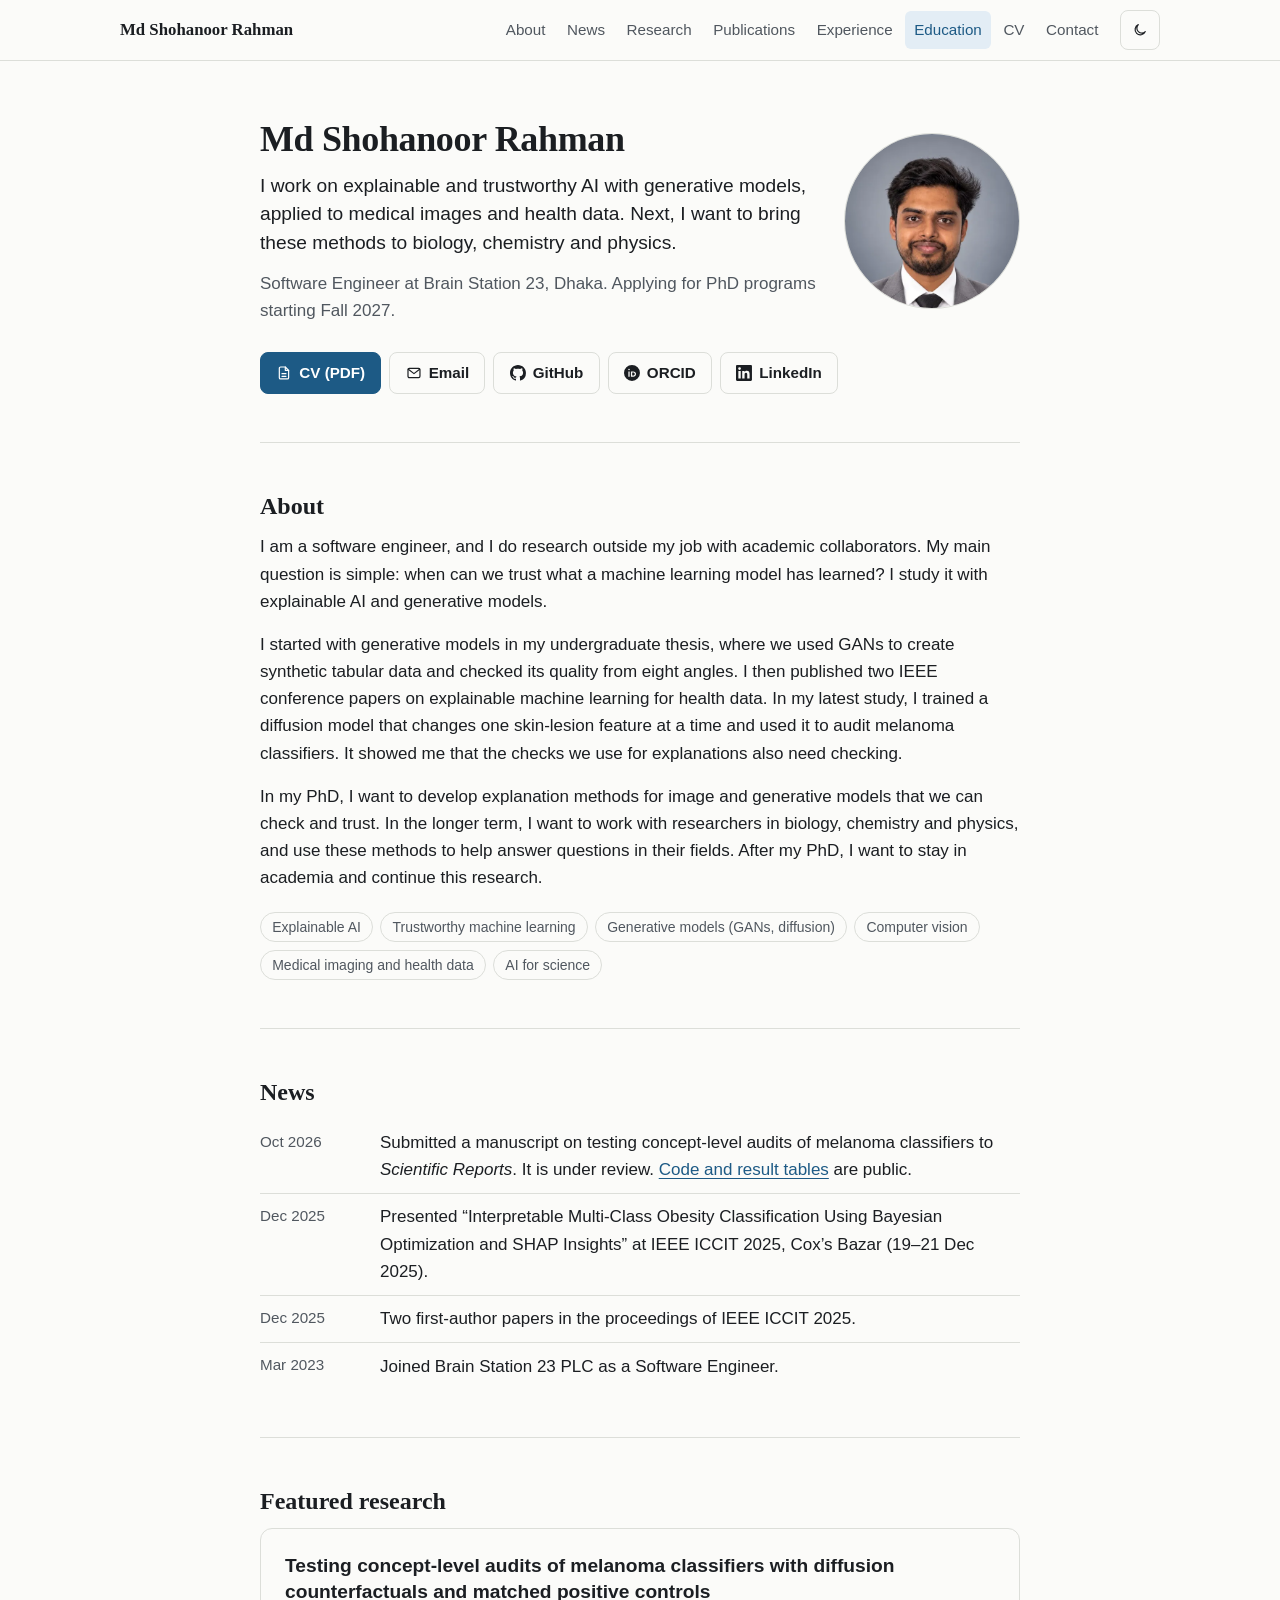
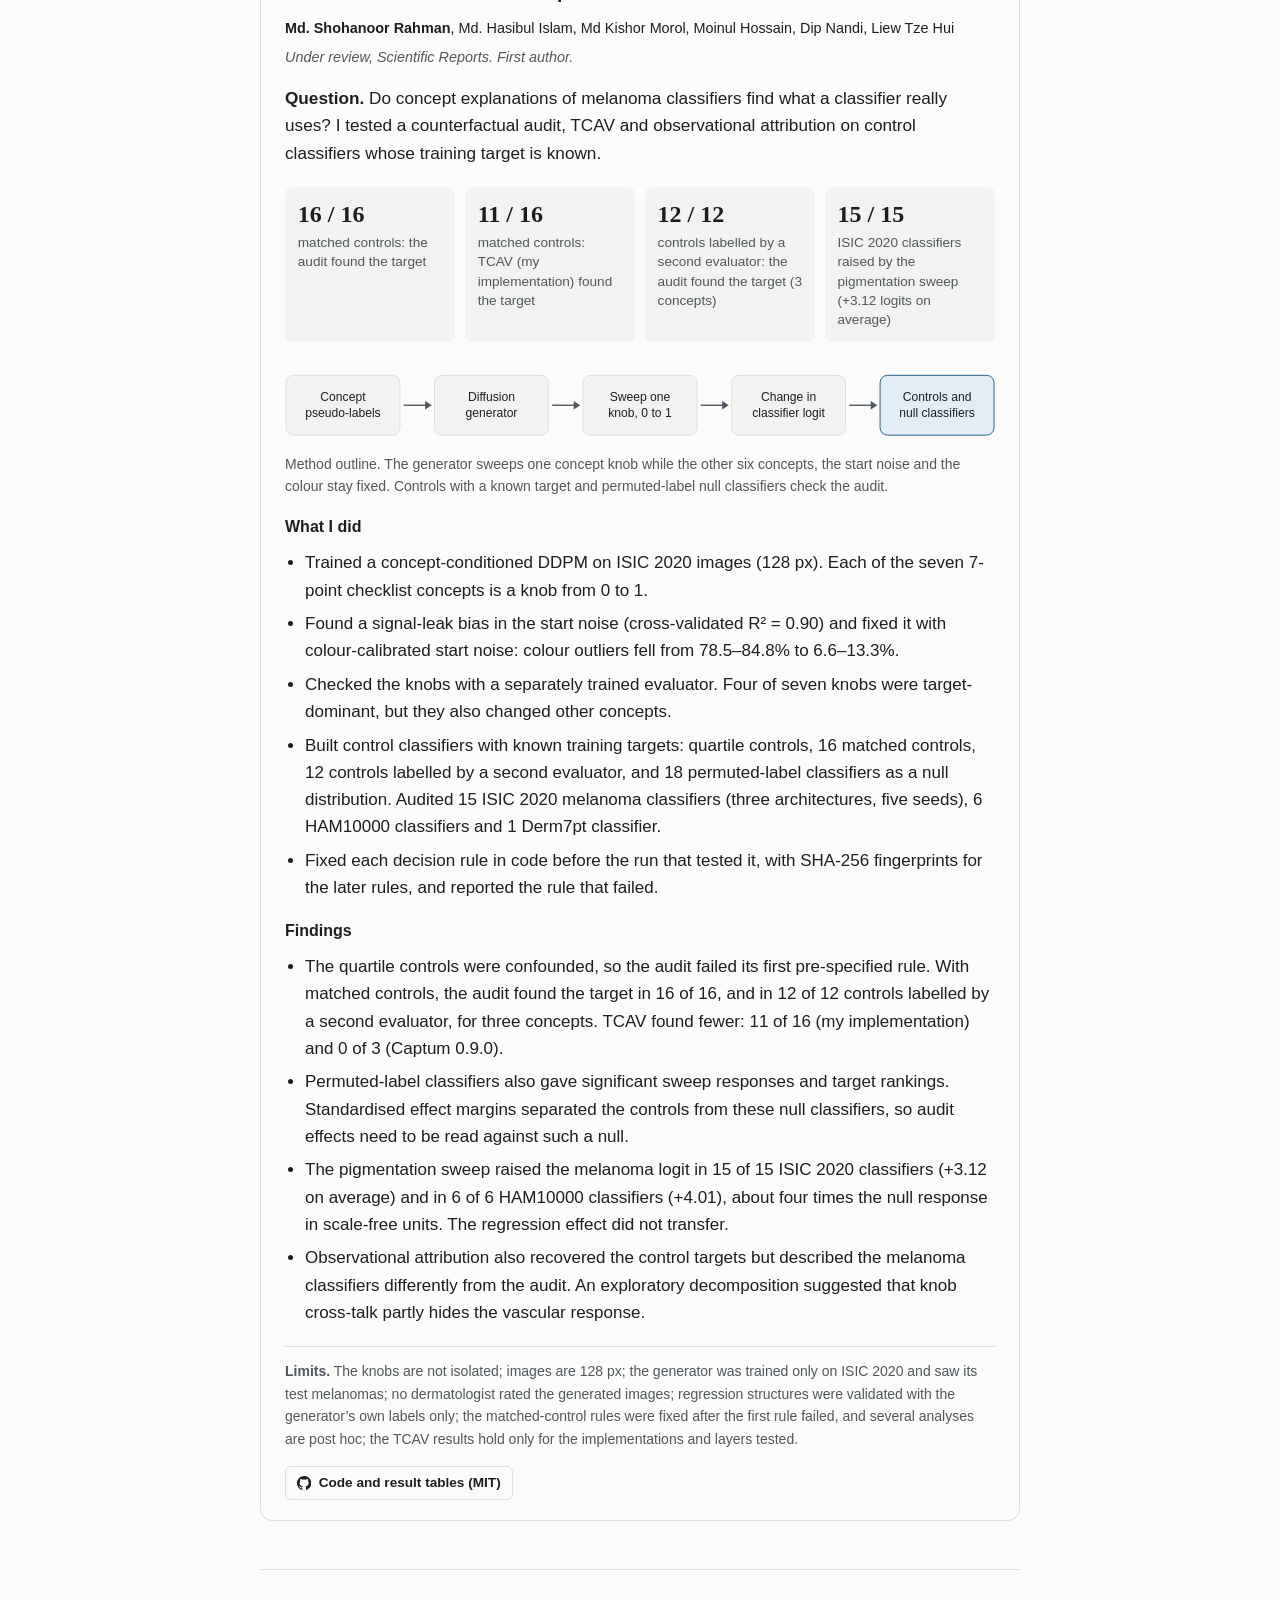
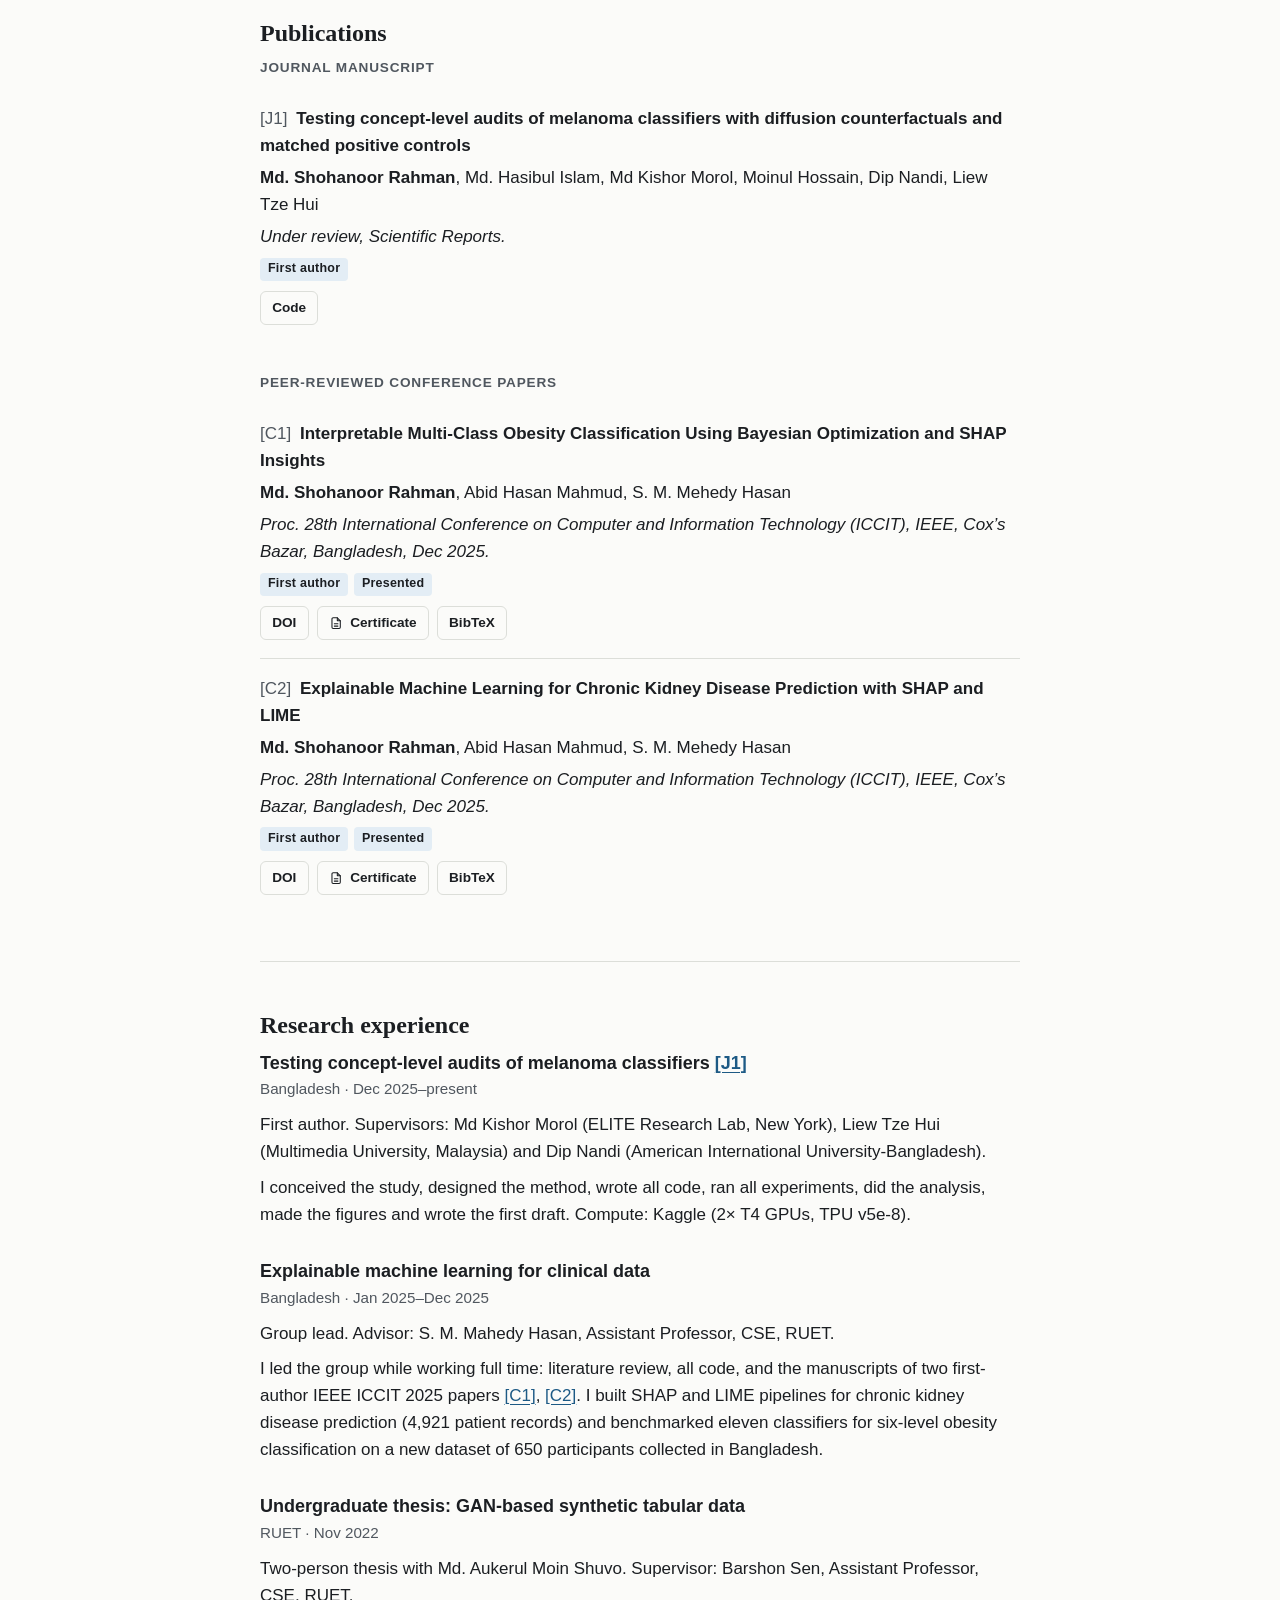
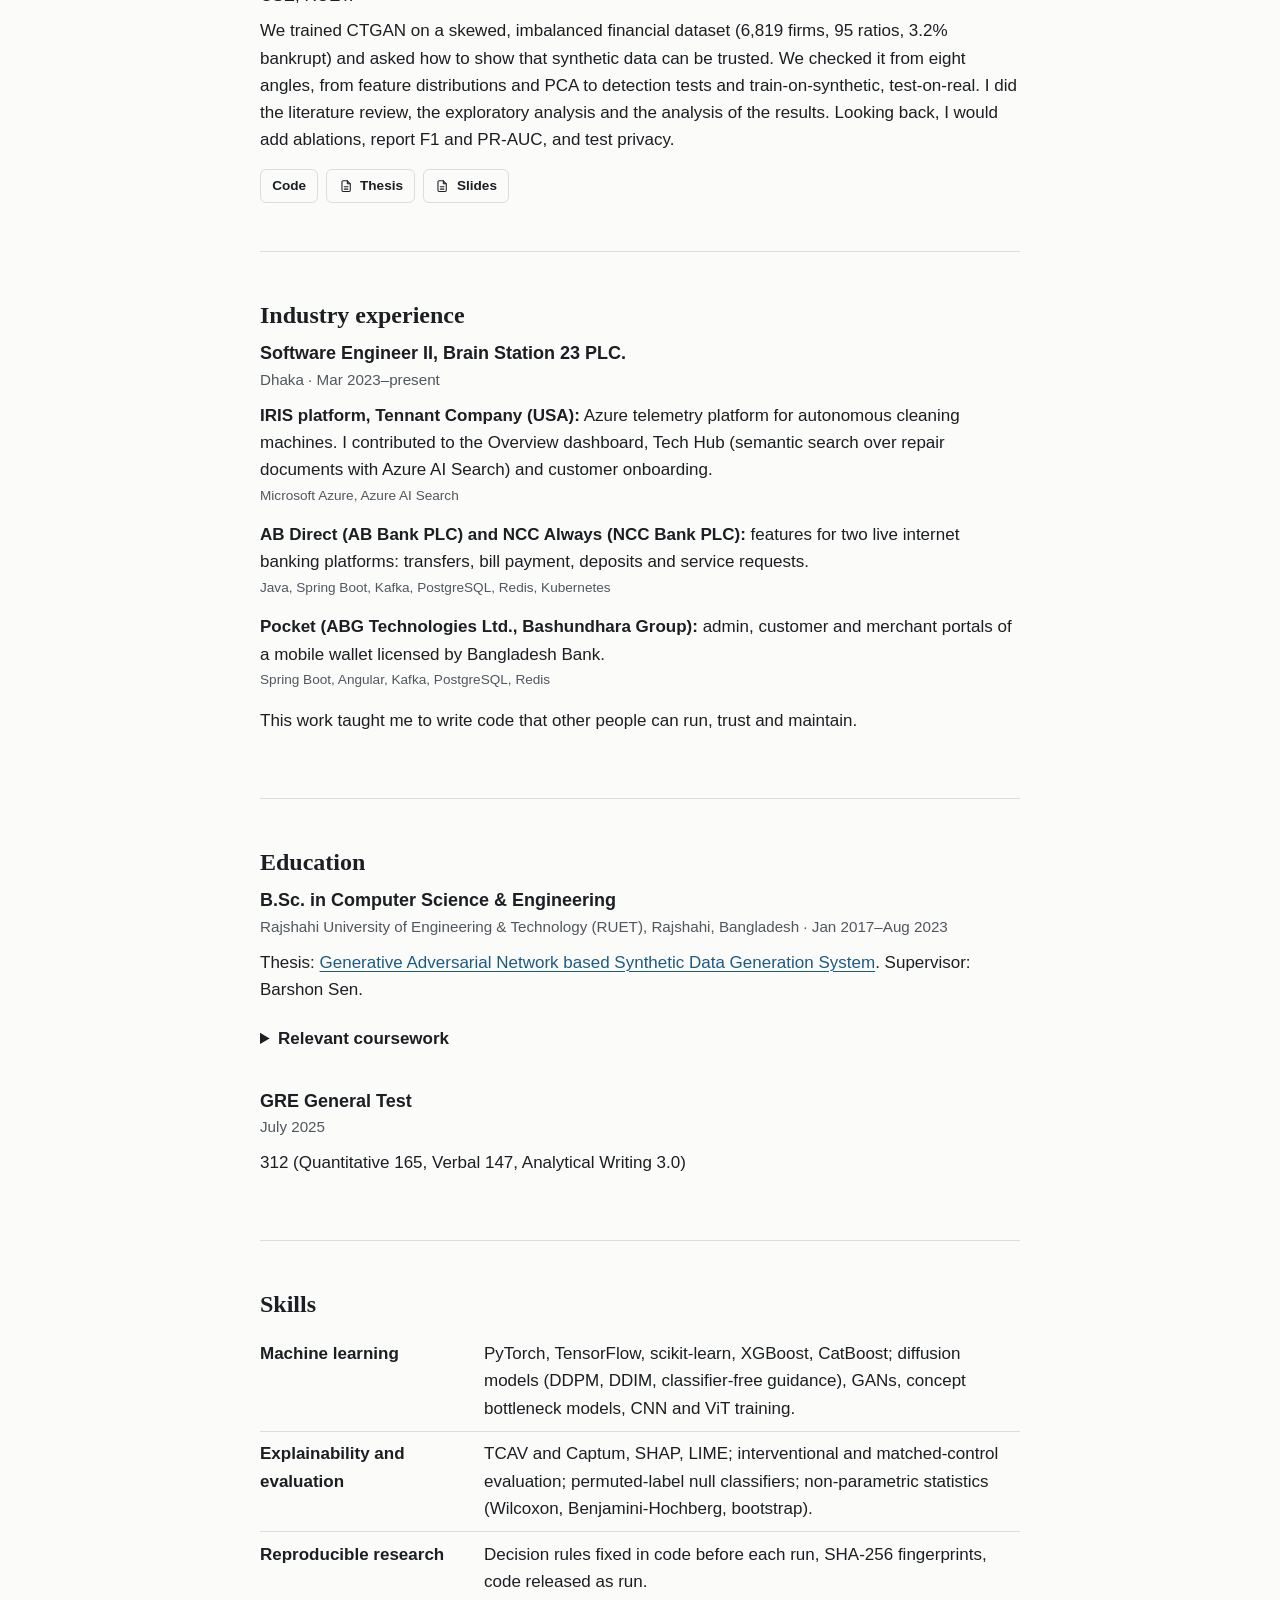
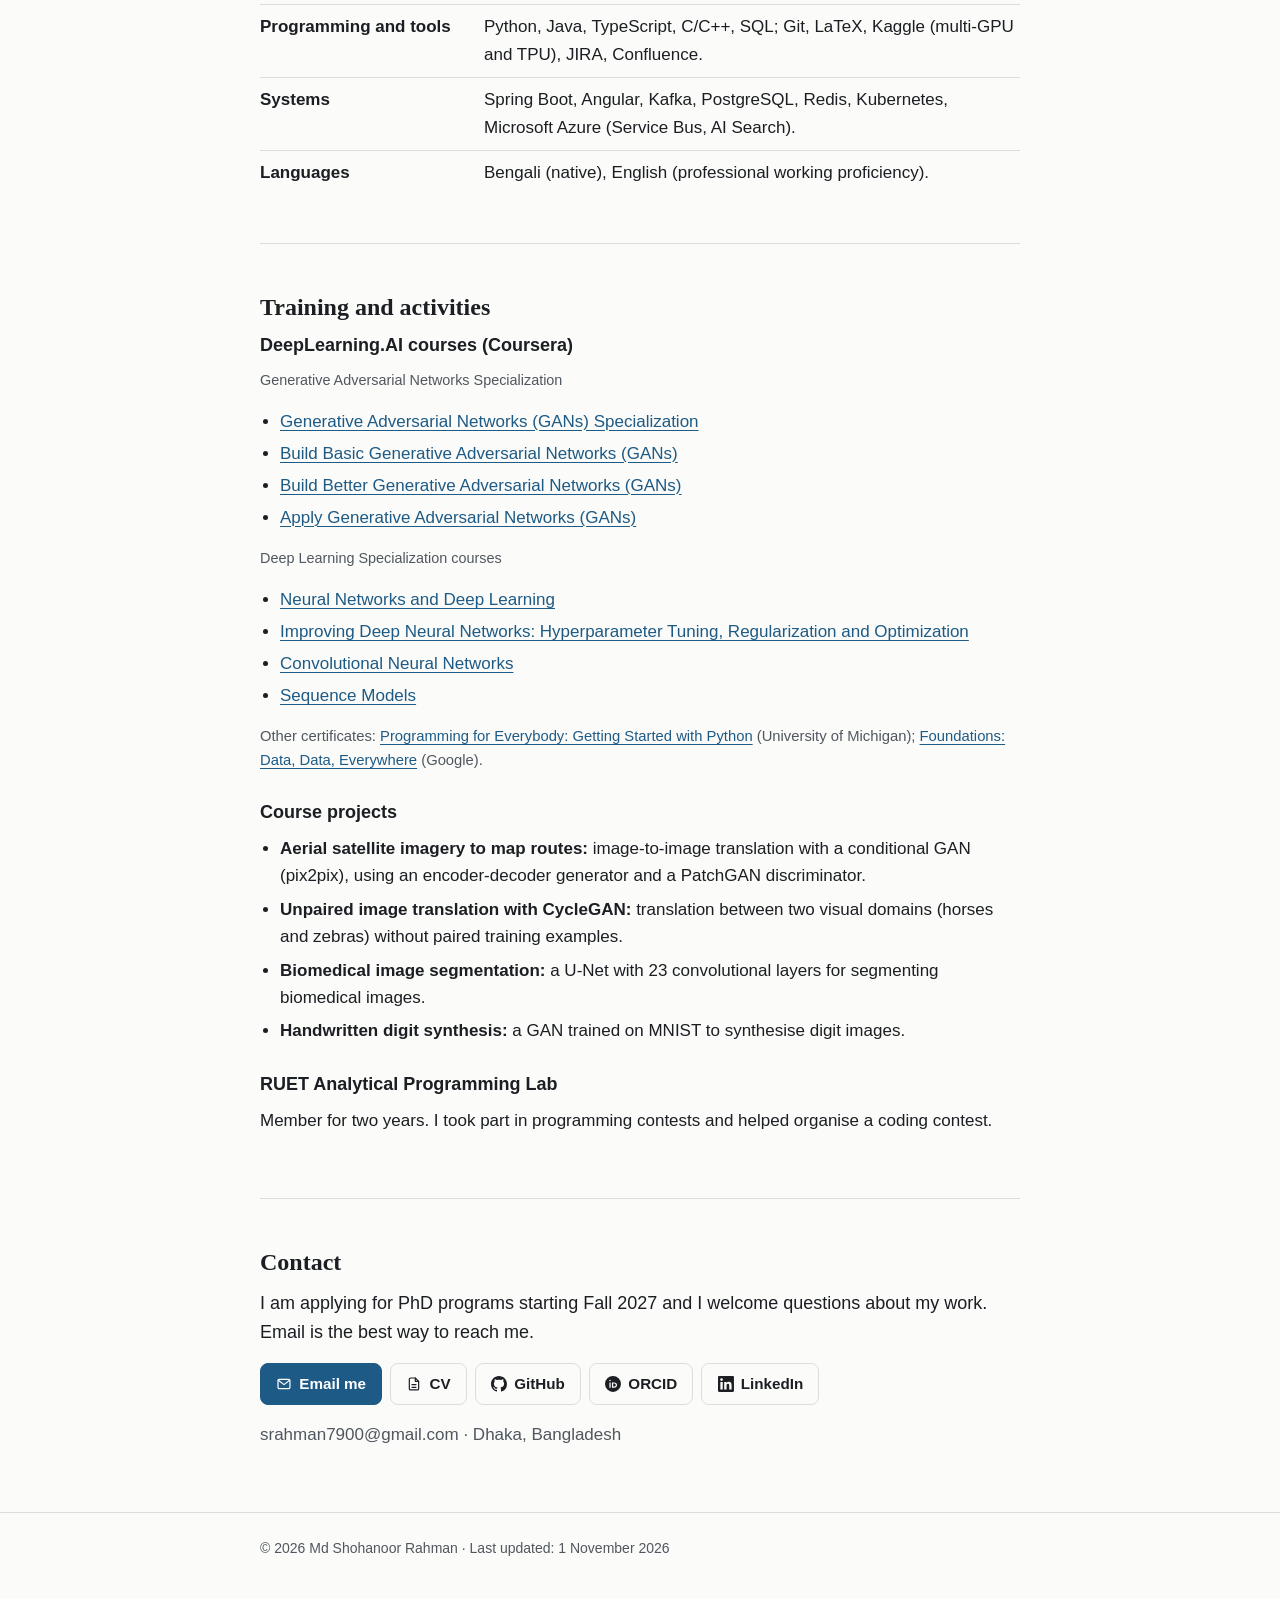
==== index.html @ b1d7bacd "Frame the undergraduate thesis around trusting synthetic data Co-Authored-By: Claude Opus 5.5 <norep" ====
<!DOCTYPE html>
<html lang="en">
<head>
<meta charset="utf-8">
<meta name="viewport" content="width=device-width, initial-scale=1">
<title>Md Shohanoor Rahman: Explainable AI and Generative Models</title>
<meta name="description" content="Prospective PhD student (Fall 2027) working on explainable and trustworthy AI with generative models, applied to medical images and health data.">
<meta name="author" content="Md Shohanoor Rahman">
<link rel="canonical" href="https://srahman7900.github.io/">
<link rel="icon" href="favicon.svg" type="image/svg+xml">
<meta name="theme-color" content="#fbfbf9" media="(prefers-color-scheme: light)">
<meta name="theme-color" content="#14171a" media="(prefers-color-scheme: dark)">

<meta property="og:type" content="profile">
<meta property="og:title" content="Md Shohanoor Rahman: Explainable AI and Generative Models">
<meta property="og:description" content="Prospective PhD student (Fall 2027) working on explainable and trustworthy AI with generative models, applied to medical images and health data.">
<meta property="og:url" content="https://srahman7900.github.io/">
<meta property="og:image" content="https://srahman7900.github.io/assets/img/portrait.jpg">
<meta property="og:image:alt" content="Portrait of Md Shohanoor Rahman">
<meta name="twitter:card" content="summary">
<meta name="twitter:title" content="Md Shohanoor Rahman: Explainable AI and Generative Models">
<meta name="twitter:description" content="Prospective PhD student (Fall 2027) working on explainable and trustworthy AI with generative models, applied to medical images and health data.">
<meta name="twitter:image" content="https://srahman7900.github.io/assets/img/portrait.jpg">

<!-- Apply the saved theme before first paint, to avoid a flash -->
<script>document.documentElement.classList.add('js');try{var t=localStorage.getItem('theme');if(t==='light'||t==='dark')document.documentElement.setAttribute('data-theme',t)}catch(e){}</script>
<link rel="stylesheet" href="assets/css/style.css">
<script src="assets/js/main.js" defer></script>

<script type="application/ld+json">
{
  "@context": "https://schema.org",
  "@graph": [
    {
      "@type": "Person",
      "@id": "https://srahman7900.github.io/#person",
      "name": "Md Shohanoor Rahman",
      "alternateName": "Md. Shohanoor Rahman",
      "url": "https://srahman7900.github.io/",
      "email": "mailto:srahman7900@gmail.com",
      "image": "https://srahman7900.github.io/assets/img/portrait.jpg",
      "jobTitle": "Software Engineer",
      "worksFor": { "@type": "Organization", "name": "Brain Station 23 PLC" },
      "alumniOf": { "@type": "CollegeOrUniversity", "name": "Rajshahi University of Engineering & Technology" },
      "sameAs": [
        "https://orcid.org/0009-0004-4447-7502",
        "https://github.com/srahman7900",
        "https://www.linkedin.com/in/shohanoor-rahman/"
      ]
    },
    {
      "@type": "ScholarlyArticle",
      "headline": "Interpretable Multi-Class Obesity Classification Using Bayesian Optimization and SHAP Insights",
      "author": [
        { "@id": "https://srahman7900.github.io/#person" },
        { "@type": "Person", "name": "Abid Hasan Mahmud" },
        { "@type": "Person", "name": "S. M. Mehedy Hasan" }
      ],
      "datePublished": "2025-12",
      "isPartOf": { "@type": "CreativeWork", "name": "Proc. 28th International Conference on Computer and Information Technology (ICCIT)" },
      "publisher": { "@type": "Organization", "name": "IEEE" },
      "identifier": { "@type": "PropertyValue", "propertyID": "DOI", "value": "10.1109/ICCIT68739.2025.11491728" },
      "sameAs": "https://doi.org/10.1109/ICCIT68739.2025.11491728"
    },
    {
      "@type": "ScholarlyArticle",
      "headline": "Explainable Machine Learning for Chronic Kidney Disease Prediction with SHAP and LIME",
      "author": [
        { "@id": "https://srahman7900.github.io/#person" },
        { "@type": "Person", "name": "Abid Hasan Mahmud" },
        { "@type": "Person", "name": "S. M. Mehedy Hasan" }
      ],
      "datePublished": "2025-12",
      "isPartOf": { "@type": "CreativeWork", "name": "Proc. 28th International Conference on Computer and Information Technology (ICCIT)" },
      "publisher": { "@type": "Organization", "name": "IEEE" },
      "identifier": { "@type": "PropertyValue", "propertyID": "DOI", "value": "10.1109/ICCIT68739.2025.11490146" },
      "sameAs": "https://doi.org/10.1109/ICCIT68739.2025.11490146"
    }
  ]
}
</script>
</head>
<body id="top">

<!-- Icon sprite: referenced with <use href="#..."> -->
<svg xmlns="http://www.w3.org/2000/svg" hidden>
  <symbol id="i-mail" viewBox="0 0 24 24" fill="none" stroke="currentColor" stroke-width="1.8" stroke-linejoin="round" stroke-linecap="round"><rect x="3" y="5" width="18" height="14" rx="2"/><path d="M3.5 6.5 12 13l8.5-6.5"/></symbol>
  <symbol id="i-github" viewBox="0 0 16 16" fill="currentColor"><path d="M8 0C3.58 0 0 3.58 0 8c0 3.54 2.29 6.53 5.47 7.59.4.07.55-.17.55-.38 0-.19-.01-.82-.01-1.49-2.01.37-2.53-.49-2.69-.94-.09-.23-.48-.94-.82-1.13-.28-.15-.68-.52-.01-.53.63-.01 1.08.58 1.23.82.72 1.21 1.87.87 2.33.66.07-.52.28-.87.51-1.07-1.78-.2-3.64-.89-3.64-3.95 0-.87.31-1.59.82-2.15-.08-.2-.36-1.02.08-2.12 0 0 .67-.21 2.2.82.64-.18 1.32-.27 2-.27.68 0 1.36.09 2 .27 1.53-1.04 2.2-.82 2.2-.82.44 1.1.16 1.92.08 2.12.51.56.82 1.27.82 2.15 0 3.07-1.87 3.75-3.65 3.95.29.25.54.73.54 1.48 0 1.07-.01 1.93-.01 2.2 0 .21.15.46.55.38A8.01 8.01 0 0 0 16 8c0-4.42-3.58-8-8-8z"/></symbol>
  <symbol id="i-orcid" viewBox="0 0 24 24" fill="currentColor"><path fill-rule="evenodd" d="M12 0a12 12 0 1 0 0 24 12 12 0 1 0 0-24zM6.6 9.6h1.9v8H6.6zM7.55 5.7a1.15 1.15 0 1 0 0 2.3 1.15 1.15 0 1 0 0-2.3zM10.4 9.6h3.4c2.6 0 4.3 1.7 4.3 4s-1.7 4-4.3 4h-3.4zM12.3 11.3v4.6h1.4c1.5 0 2.5-.9 2.5-2.3s-1-2.3-2.5-2.3z"/></symbol>
  <symbol id="i-linkedin" viewBox="0 0 24 24" fill="currentColor"><path d="M20.45 20.45h-3.56v-5.57c0-1.33-.02-3.04-1.85-3.04-1.85 0-2.14 1.45-2.14 2.94v5.67H9.35V9h3.41v1.56h.05c.48-.9 1.64-1.85 3.37-1.85 3.6 0 4.27 2.37 4.27 5.46v6.28zM5.34 7.43a2.06 2.06 0 1 1 0-4.13 2.06 2.06 0 0 1 0 4.13zM7.12 20.45H3.56V9h3.56v11.45zM22.22 0H1.77C.79 0 0 .77 0 1.73v20.54C0 23.23.79 24 1.77 24h20.45c.98 0 1.78-.77 1.78-1.73V1.73C24 .77 23.2 0 22.22 0z"/></symbol>
  <symbol id="i-pdf" viewBox="0 0 24 24" fill="none" stroke="currentColor" stroke-width="1.8" stroke-linejoin="round" stroke-linecap="round"><path d="M14 3H7a2 2 0 0 0-2 2v14a2 2 0 0 0 2 2h10a2 2 0 0 0 2-2V8z"/><path d="M14 3v5h5M9 13h6M9 17h6"/></symbol>
  <symbol id="i-moon" viewBox="0 0 24 24" fill="none" stroke="currentColor" stroke-width="1.8" stroke-linejoin="round" stroke-linecap="round"><path d="M20 14.5A8 8 0 1 1 9.5 4a6.5 6.5 0 0 0 10.5 10.5z"/></symbol>
  <symbol id="i-sun" viewBox="0 0 24 24" fill="none" stroke="currentColor" stroke-width="1.8" stroke-linecap="round"><circle cx="12" cy="12" r="4"/><path d="M12 2v2M12 20v2M2 12h2M20 12h2M4.9 4.9l1.4 1.4M17.7 17.7l1.4 1.4M4.9 19.1l1.4-1.4M17.7 6.3l1.4-1.4"/></symbol>
  <symbol id="i-menu" viewBox="0 0 24 24" fill="none" stroke="currentColor" stroke-width="1.8" stroke-linecap="round"><path d="M4 7h16M4 12h16M4 17h16"/></symbol>
</svg>

<a class="skip-link" href="#main">Skip to content</a>

<header class="site-header">
  <div class="nav-wrap">
    <a class="brand" href="#top">Md Shohanoor Rahman</a>
    <nav aria-label="Main">
      <button class="menu-btn" type="button" aria-expanded="false" aria-controls="nav-list">
        <svg class="icon" aria-hidden="true"><use href="#i-menu"/></svg>Menu
      </button>
      <ul class="nav-list" id="nav-list">
        <li><a href="#about">About</a></li>
        <li><a href="#news">News</a></li>
        <li><a href="#research">Research</a></li>
        <li><a href="#publications">Publications</a></li>
        <li><a href="#experience">Experience</a></li>
        <li><a href="#education">Education</a></li>
        <li><a href="cv.html">CV</a></li>
        <li><a href="#contact">Contact</a></li>
      </ul>
    </nav>
    <button class="icon-btn theme-btn" type="button" aria-label="Switch colour theme">
      <svg class="icon i-moon" aria-hidden="true"><use href="#i-moon"/></svg>
      <svg class="icon i-sun" aria-hidden="true"><use href="#i-sun"/></svg>
    </button>
  </div>
</header>

<main id="main" class="wrap">

  <!-- 1. Hero -->
  <section class="hero" aria-labelledby="name">
    <div>
      <h1 id="name">Md Shohanoor Rahman</h1>
      <p class="identity">I work on explainable and trustworthy AI with generative models, applied to medical images and health data. Next, I want to bring these methods to biology, chemistry and physics.</p>
      <p class="status-line">Software Engineer at Brain Station 23, Dhaka. Applying for PhD programs starting Fall 2027.</p>
    </div>
    <picture>
      <source srcset="assets/img/portrait.webp" type="image/webp">
      <img class="portrait" src="assets/img/portrait.jpg" width="480" height="480" alt="Portrait of Md Shohanoor Rahman" fetchpriority="high">
    </picture>
    <ul class="btn-row hero-links">
      <li><a class="btn btn-primary" href="cv.html"><svg class="icon" aria-hidden="true"><use href="#i-pdf"/></svg>CV (PDF)</a></li>
      <li><a class="btn" href="mailto:srahman7900@gmail.com"><svg class="icon" aria-hidden="true"><use href="#i-mail"/></svg>Email</a></li>
      <li><a class="btn" href="https://github.com/srahman7900"><svg class="icon" aria-hidden="true"><use href="#i-github"/></svg>GitHub</a></li>
      <li><a class="btn" href="https://orcid.org/0009-0004-4447-7502"><svg class="icon" aria-hidden="true"><use href="#i-orcid"/></svg>ORCID</a></li>
      <li><a class="btn" href="https://www.linkedin.com/in/shohanoor-rahman/"><svg class="icon" aria-hidden="true"><use href="#i-linkedin"/></svg>LinkedIn</a></li>
    </ul>
  </section>

  <!-- 2. About -->
  <section id="about" aria-labelledby="about-h">
    <h2 id="about-h">About</h2>
    <p>I am a software engineer, and I do research outside my job with academic collaborators. My main question is simple: when can we trust what a machine learning model has learned? I study it with explainable AI and generative models.</p>
    <p>I started with generative models in my undergraduate thesis, where we used GANs to create synthetic tabular data and checked its quality from eight angles. I then published two IEEE conference papers on explainable machine learning for health data. In my latest study, I trained a diffusion model that changes one skin-lesion feature at a time and used it to audit melanoma classifiers. It showed me that the checks we use for explanations also need checking.</p>
    <p>In my PhD, I want to develop explanation methods for image and generative models that we can check and trust. In the longer term, I want to work with researchers in biology, chemistry and physics, and use these methods to help answer questions in their fields. After my PhD, I want to stay in academia and continue this research.</p>
    <h3 class="visually-hidden">Research interests</h3>
    <ul class="chips">
      <li>Explainable AI</li>
      <li>Trustworthy machine learning</li>
      <li>Generative models (GANs, diffusion)</li>
      <li>Computer vision</li>
      <li>Medical imaging and health data</li>
      <li>AI for science</li>
    </ul>
  </section>

  <!-- 3. News -->
  <section id="news" aria-labelledby="news-h">
    <h2 id="news-h">News</h2>
    <ul class="news">
      <li><time datetime="2026-10">Oct 2026</time><span>Submitted a manuscript on testing concept-level audits of melanoma classifiers to <i>Scientific Reports</i>. It is under review. <a href="https://github.com/srahman7900/melanoma-concept-audit">Code and result tables</a> are public.</span></li>
      <li><time datetime="2025-12">Dec 2025</time><span>Presented &ldquo;Interpretable Multi-Class Obesity Classification Using Bayesian Optimization and SHAP Insights&rdquo; at IEEE ICCIT 2025, Cox&rsquo;s Bazar (19&ndash;21 Dec 2025).</span></li>
      <li><time datetime="2025-12">Dec 2025</time><span>Two first-author papers in the proceedings of IEEE ICCIT 2025.</span></li>
      <li><time datetime="2023-03">Mar 2023</time><span>Joined Brain Station 23 PLC as a Software Engineer.</span></li>
    </ul>
  </section>

  <!-- 4. Featured research -->
  <section id="research" aria-labelledby="research-h">
    <h2 id="research-h">Featured research</h2>
    <article class="card" aria-labelledby="j1-card-title">
      <h3 id="j1-card-title">Testing concept-level audits of melanoma classifiers with diffusion counterfactuals and matched positive controls</h3>
      <p class="authors small"><strong>Md. Shohanoor Rahman</strong>, Md. Hasibul Islam, Md Kishor Morol, Moinul Hossain, Dip Nandi, Liew Tze Hui</p>
      <p class="venue small muted">Under review, <i>Scientific Reports</i>. First author.</p>

      <p class="question"><b>Question.</b> Do concept explanations of melanoma classifiers find what a classifier really uses? I tested a counterfactual audit, TCAV and observational attribution on control classifiers whose training target is known.</p>

      <ul class="tiles">
        <li><span class="num">16 / 16</span><span class="cap">matched controls: the audit found the target</span></li>
        <li><span class="num">11 / 16</span><span class="cap">matched controls: TCAV (my implementation) found the target</span></li>
        <li><span class="num">12 / 12</span><span class="cap">controls labelled by a second evaluator: the audit found the target (3 concepts)</span></li>
        <li><span class="num">15 / 15</span><span class="cap">ISIC 2020 classifiers raised by the pigmentation sweep (+3.12 logits on average)</span></li>
      </ul>

      <figure class="method">
        <svg class="flow-h" viewBox="0 0 760 84" role="img" aria-labelledby="flow-h-title">
          <title id="flow-h-title">Method outline: concept pseudo-labels, diffusion generator, sweep one knob from 0 to 1, change in classifier logit, check with matched controls and null classifiers.</title>
          <rect class="flow-box" x="1" y="10" width="122" height="64" rx="8"/>
          <text class="flow-text" x="62" y="38" text-anchor="middle">Concept</text>
          <text class="flow-text" x="62" y="55" text-anchor="middle">pseudo-labels</text>
          <path class="flow-arrow" d="M127 42h24"/><path class="flow-head" d="M157 42l-7-4.5v9z"/>
          <rect class="flow-box" x="160" y="10" width="122" height="64" rx="8"/>
          <text class="flow-text" x="221" y="38" text-anchor="middle">Diffusion</text>
          <text class="flow-text" x="221" y="55" text-anchor="middle">generator</text>
          <path class="flow-arrow" d="M286 42h24"/><path class="flow-head" d="M316 42l-7-4.5v9z"/>
          <rect class="flow-box" x="319" y="10" width="122" height="64" rx="8"/>
          <text class="flow-text" x="380" y="38" text-anchor="middle">Sweep one</text>
          <text class="flow-text" x="380" y="55" text-anchor="middle">knob, 0 to 1</text>
          <path class="flow-arrow" d="M445 42h24"/><path class="flow-head" d="M475 42l-7-4.5v9z"/>
          <rect class="flow-box" x="478" y="10" width="122" height="64" rx="8"/>
          <text class="flow-text" x="539" y="38" text-anchor="middle">Change in</text>
          <text class="flow-text" x="539" y="55" text-anchor="middle">classifier logit</text>
          <path class="flow-arrow" d="M604 42h24"/><path class="flow-head" d="M634 42l-7-4.5v9z"/>
          <rect class="flow-box end" x="637" y="10" width="122" height="64" rx="8"/>
          <text class="flow-text" x="698" y="38" text-anchor="middle">Controls and</text>
          <text class="flow-text" x="698" y="55" text-anchor="middle">null classifiers</text>
        </svg>
        <svg class="flow-v" viewBox="0 0 260 326" role="img" aria-labelledby="flow-v-title">
          <title id="flow-v-title">Method outline: concept pseudo-labels, diffusion generator, sweep one knob from 0 to 1, change in classifier logit, check with matched controls and null classifiers.</title>
          <rect class="flow-box" x="20" y="1" width="220" height="44" rx="8"/>
          <text class="flow-text" x="130" y="28" text-anchor="middle">Concept pseudo-labels</text>
          <path class="flow-arrow" d="M130 48v14"/><path class="flow-head" d="M130 68l-4.5-7h9z"/>
          <rect class="flow-box" x="20" y="71" width="220" height="44" rx="8"/>
          <text class="flow-text" x="130" y="98" text-anchor="middle">Diffusion generator</text>
          <path class="flow-arrow" d="M130 118v14"/><path class="flow-head" d="M130 138l-4.5-7h9z"/>
          <rect class="flow-box" x="20" y="141" width="220" height="44" rx="8"/>
          <text class="flow-text" x="130" y="168" text-anchor="middle">Sweep one knob from 0 to 1</text>
          <path class="flow-arrow" d="M130 188v14"/><path class="flow-head" d="M130 208l-4.5-7h9z"/>
          <rect class="flow-box" x="20" y="211" width="220" height="44" rx="8"/>
          <text class="flow-text" x="130" y="238" text-anchor="middle">Change in classifier logit</text>
          <path class="flow-arrow" d="M130 258v14"/><path class="flow-head" d="M130 278l-4.5-7h9z"/>
          <rect class="flow-box end" x="20" y="281" width="220" height="44" rx="8"/>
          <text class="flow-text" x="130" y="308" text-anchor="middle">Controls and null classifiers</text>
        </svg>
        <figcaption>Method outline. The generator sweeps one concept knob while the other six concepts, the start noise and the colour stay fixed. Controls with a known target and permuted-label null classifiers check the audit.</figcaption>
      </figure>

      <h4>What I did</h4>
      <ul>
        <li>Trained a concept-conditioned DDPM on ISIC 2020 images (128 px). Each of the seven 7-point checklist concepts is a knob from 0 to 1.</li>
        <li>Found a signal-leak bias in the start noise (cross-validated R&sup2; = 0.90) and fixed it with colour-calibrated start noise: colour outliers fell from 78.5&ndash;84.8% to 6.6&ndash;13.3%.</li>
        <li>Checked the knobs with a separately trained evaluator. Four of seven knobs were target-dominant, but they also changed other concepts.</li>
        <li>Built control classifiers with known training targets: quartile controls, 16 matched controls, 12 controls labelled by a second evaluator, and 18 permuted-label classifiers as a null distribution. Audited 15 ISIC 2020 melanoma classifiers (three architectures, five seeds), 6 HAM10000 classifiers and 1 Derm7pt classifier.</li>
        <li>Fixed each decision rule in code before the run that tested it, with SHA-256 fingerprints for the later rules, and reported the rule that failed.</li>
      </ul>

      <h4>Findings</h4>
      <ul>
        <li>The quartile controls were confounded, so the audit failed its first pre-specified rule. With matched controls, the audit found the target in 16 of 16, and in 12 of 12 controls labelled by a second evaluator, for three concepts. TCAV found fewer: 11 of 16 (my implementation) and 0 of 3 (Captum 0.9.0).</li>
        <li>Permuted-label classifiers also gave significant sweep responses and target rankings. Standardised effect margins separated the controls from these null classifiers, so audit effects need to be read against such a null.</li>
        <li>The pigmentation sweep raised the melanoma logit in 15 of 15 ISIC 2020 classifiers (+3.12 on average) and in 6 of 6 HAM10000 classifiers (+4.01), about four times the null response in scale-free units. The regression effect did not transfer.</li>
        <li>Observational attribution also recovered the control targets but described the melanoma classifiers differently from the audit. An exploratory decomposition suggested that knob cross-talk partly hides the vascular response.</li>
      </ul>

      <p class="limits"><b>Limits.</b> The knobs are not isolated; images are 128 px; the generator was trained only on ISIC 2020 and saw its test melanomas; no dermatologist rated the generated images; regression structures were validated with the generator&rsquo;s own labels only; the matched-control rules were fixed after the first rule failed, and several analyses are post hoc; the TCAV results hold only for the implementations and layers tested.</p>

      <ul class="btn-row">
        <li><a class="btn btn-sm" href="https://github.com/srahman7900/melanoma-concept-audit"><svg class="icon" aria-hidden="true"><use href="#i-github"/></svg>Code and result tables (MIT)</a></li>
      </ul>
    </article>
  </section>

  <!-- 5. Publications -->
  <section id="publications" aria-labelledby="pubs-h">
    <h2 id="pubs-h">Publications</h2>

    <div class="pub-group">
      <h3>Journal manuscript</h3>
      <article class="pub" id="pub-j1">
        <p class="pub-title"><span class="pub-id">[J1]</span> Testing concept-level audits of melanoma classifiers with diffusion counterfactuals and matched positive controls</p>
        <p><strong>Md. Shohanoor Rahman</strong>, Md. Hasibul Islam, Md Kishor Morol, Moinul Hossain, Dip Nandi, Liew Tze Hui</p>
        <p class="venue">Under review, Scientific Reports.</p>
        <ul class="tags"><li>First author</li></ul>
        <ul class="btn-row actions">
          <li><a class="btn btn-sm" href="https://github.com/srahman7900/melanoma-concept-audit">Code</a></li>
        </ul>
      </article>
    </div>

    <div class="pub-group">
      <h3>Peer-reviewed conference papers</h3>

      <article class="pub" id="pub-c1">
        <p class="pub-title"><span class="pub-id">[C1]</span> Interpretable Multi-Class Obesity Classification Using Bayesian Optimization and SHAP Insights</p>
        <p><strong>Md. Shohanoor Rahman</strong>, Abid Hasan Mahmud, S. M. Mehedy Hasan</p>
        <p class="venue">Proc. 28th International Conference on Computer and Information Technology (ICCIT), IEEE, Cox&rsquo;s Bazar, Bangladesh, Dec 2025.</p>
        <ul class="tags"><li>First author</li><li>Presented</li></ul>
        <ul class="btn-row actions">
          <li><a class="btn btn-sm" href="https://doi.org/10.1109/ICCIT68739.2025.11491728">DOI</a></li>
          <li><a class="btn btn-sm" href="assets/certificates/ICCIT2025_C1_presentation_certificate.pdf" aria-label="Certificate of presentation for [C1] (PDF)"><svg class="icon" aria-hidden="true"><use href="#i-pdf"/></svg>Certificate</a></li>
          <li><button class="btn btn-sm" type="button" data-bib-toggle aria-expanded="false" aria-controls="bib-c1">BibTeX</button></li>
        </ul>
        <div class="bib" id="bib-c1" hidden>
<pre>@inproceedings{rahman2025obesity,
  author    = {Rahman, Md. Shohanoor and Mahmud, Abid Hasan and Hasan, S. M. Mehedy},
  title     = {Interpretable Multi-Class Obesity Classification Using Bayesian Optimization and SHAP Insights},
  booktitle = {Proc. 28th International Conference on Computer and Information Technology (ICCIT)},
  publisher = {IEEE},
  address   = {Cox's Bazar, Bangladesh},
  month     = dec,
  year      = {2025},
  doi       = {10.1109/ICCIT68739.2025.11491728}
}</pre>
          <div class="bib-bar">
            <button class="btn btn-sm" type="button" data-bib-copy>Copy BibTeX</button>
            <span class="copy-status" role="status" aria-live="polite"></span>
          </div>
        </div>
      </article>

      <article class="pub" id="pub-c2">
        <p class="pub-title"><span class="pub-id">[C2]</span> Explainable Machine Learning for Chronic Kidney Disease Prediction with SHAP and LIME</p>
        <p><strong>Md. Shohanoor Rahman</strong>, Abid Hasan Mahmud, S. M. Mehedy Hasan</p>
        <p class="venue">Proc. 28th International Conference on Computer and Information Technology (ICCIT), IEEE, Cox&rsquo;s Bazar, Bangladesh, Dec 2025.</p>
        <ul class="tags"><li>First author</li><li>Presented</li></ul>
        <ul class="btn-row actions">
          <li><a class="btn btn-sm" href="https://doi.org/10.1109/ICCIT68739.2025.11490146">DOI</a></li>
          <li><a class="btn btn-sm" href="assets/certificates/ICCIT2025_C2_presentation_certificate.pdf" aria-label="Certificate of presentation for [C2] (PDF)"><svg class="icon" aria-hidden="true"><use href="#i-pdf"/></svg>Certificate</a></li>
          <li><button class="btn btn-sm" type="button" data-bib-toggle aria-expanded="false" aria-controls="bib-c2">BibTeX</button></li>
        </ul>
        <div class="bib" id="bib-c2" hidden>
<pre>@inproceedings{rahman2025ckd,
  author    = {Rahman, Md. Shohanoor and Mahmud, Abid Hasan and Hasan, S. M. Mehedy},
  title     = {Explainable Machine Learning for Chronic Kidney Disease Prediction with SHAP and LIME},
  booktitle = {Proc. 28th International Conference on Computer and Information Technology (ICCIT)},
  publisher = {IEEE},
  address   = {Cox's Bazar, Bangladesh},
  month     = dec,
  year      = {2025},
  doi       = {10.1109/ICCIT68739.2025.11490146}
}</pre>
          <div class="bib-bar">
            <button class="btn btn-sm" type="button" data-bib-copy>Copy BibTeX</button>
            <span class="copy-status" role="status" aria-live="polite"></span>
          </div>
        </div>
      </article>
    </div>
  </section>

  <!-- 6. Research experience -->
  <section id="experience" aria-labelledby="exp-h">
    <h2 id="exp-h">Research experience</h2>

    <div class="entry">
      <h3>Testing concept-level audits of melanoma classifiers <a href="#pub-j1">[J1]</a></h3>
      <p class="meta">Bangladesh · Dec 2025&ndash;present</p>
      <p class="role">First author. Supervisors: Md Kishor Morol (ELITE Research Lab, New York), Liew Tze Hui (Multimedia University, Malaysia) and Dip Nandi (American International University-Bangladesh).</p>
      <p>I conceived the study, designed the method, wrote all code, ran all experiments, did the analysis, made the figures and wrote the first draft. Compute: Kaggle (2&times; T4 GPUs, TPU v5e-8).</p>
    </div>

    <div class="entry">
      <h3>Explainable machine learning for clinical data</h3>
      <p class="meta">Bangladesh · Jan 2025&ndash;Dec 2025</p>
      <p class="role">Group lead. Advisor: S. M. Mahedy Hasan, Assistant Professor, CSE, RUET.</p>
      <p>I led the group while working full time: literature review, all code, and the manuscripts of two first-author IEEE ICCIT 2025 papers <a href="#pub-c1">[C1]</a>, <a href="#pub-c2">[C2]</a>. I built SHAP and LIME pipelines for chronic kidney disease prediction (4,921 patient records) and benchmarked eleven classifiers for six-level obesity classification on a new dataset of 650 participants collected in Bangladesh.</p>
    </div>

    <div class="entry">
      <h3>Undergraduate thesis: GAN-based synthetic tabular data</h3>
      <p class="meta">RUET · Nov 2022</p>
      <p class="role">Two-person thesis with Md. Aukerul Moin Shuvo. Supervisor: Barshon Sen, Assistant Professor, CSE, RUET.</p>
      <p>We trained CTGAN on a skewed, imbalanced financial dataset (6,819 firms, 95 ratios, 3.2% bankrupt) and asked how to show that synthetic data can be trusted. We checked it from eight angles, from feature distributions and PCA to detection tests and train-on-synthetic, test-on-real. I did the literature review, the exploratory analysis and the analysis of the results. Looking back, I would add ablations, report F1 and PR-AUC, and test privacy.</p>
      <ul class="btn-row actions">
        <li><a class="btn btn-sm" href="https://github.com/srahman7900/UG-Thesis">Code</a></li>
        <li><a class="btn btn-sm" href="https://github.com/srahman7900/UG-Thesis/blob/main/docs/BSc_thesis_RUET_2022.pdf" aria-label="Undergraduate thesis (PDF)"><svg class="icon" aria-hidden="true"><use href="#i-pdf"/></svg>Thesis</a></li>
        <li><a class="btn btn-sm" href="https://github.com/srahman7900/UG-Thesis/blob/main/docs/seminar_slides_2022-08.pdf" aria-label="Thesis seminar slides (PDF)"><svg class="icon" aria-hidden="true"><use href="#i-pdf"/></svg>Slides</a></li>
      </ul>
    </div>
  </section>

  <!-- 7. Industry experience -->
  <section id="engineering" data-nav="experience" aria-labelledby="eng-h">
    <h2 id="eng-h">Industry experience</h2>
    <div class="entry">
      <h3>Software Engineer II, Brain Station 23 PLC.</h3>
      <p class="meta">Dhaka · Mar 2023&ndash;present</p>
      <ul class="projects">
        <li><b>IRIS platform, Tennant Company (USA):</b> Azure telemetry platform for autonomous cleaning machines. I contributed to the Overview dashboard, Tech Hub (semantic search over repair documents with Azure AI Search) and customer onboarding.
          <span class="stack">Microsoft Azure, Azure AI Search</span></li>
        <li><b>AB Direct (AB Bank PLC) and NCC Always (NCC Bank PLC):</b> features for two live internet banking platforms: transfers, bill payment, deposits and service requests.
          <span class="stack">Java, Spring Boot, Kafka, PostgreSQL, Redis, Kubernetes</span></li>
        <li><b>Pocket (ABG Technologies Ltd., Bashundhara Group):</b> admin, customer and merchant portals of a mobile wallet licensed by Bangladesh Bank.
          <span class="stack">Spring Boot, Angular, Kafka, PostgreSQL, Redis</span></li>
      </ul>
      <p>This work taught me to write code that other people can run, trust and maintain.</p>
    </div>
  </section>

  <!-- 8. Education -->
  <section id="education" aria-labelledby="edu-h">
    <h2 id="edu-h">Education</h2>
    <div class="entry">
      <h3>B.Sc. in Computer Science &amp; Engineering</h3>
      <p class="meta">Rajshahi University of Engineering &amp; Technology (RUET), Rajshahi, Bangladesh · Jan 2017&ndash;Aug 2023</p>
      <p>Thesis: <a href="https://github.com/srahman7900/UG-Thesis">Generative Adversarial Network based Synthetic Data Generation System</a>. Supervisor: Barshon Sen.</p>
      <details class="coursework">
        <summary>Relevant coursework</summary>
        <ul class="course-grid">
          <li>Artificial Intelligence</li>
          <li>Neural Networks and Fuzzy Systems</li>
          <li>Data Mining</li>
          <li>Digital Image Processing</li>
          <li>Digital Signal Processing</li>
          <li>Vector Analysis and Linear Algebra</li>
          <li>Applied Statistics and Queuing Theory</li>
          <li>Discrete Mathematics</li>
          <li>Numerical Methods</li>
          <li>Data Structure</li>
          <li>Computer Algorithms</li>
          <li>Database Systems</li>
          <li>Operating Systems</li>
          <li>Parallel and Distributed Processing</li>
          <li>Computer Architecture and Design</li>
          <li>Software Engineering</li>
          <li>Information System Analysis and Design</li>
          <li>Technical Writing and Presentation</li>
        </ul>
      </details>
    </div>
    <div class="entry">
      <h3>GRE General Test</h3>
      <p class="meta">July 2025</p>
      <p>312 (Quantitative 165, Verbal 147, Analytical Writing 3.0)</p>
    </div>
  </section>

  <!-- 9. Skills -->
  <section id="skills" data-nav="education" aria-labelledby="skills-h">
    <h2 id="skills-h">Skills</h2>
    <dl class="skills">
      <div><dt>Machine learning</dt><dd>PyTorch, TensorFlow, scikit-learn, XGBoost, CatBoost; diffusion models (DDPM, DDIM, classifier-free guidance), GANs, concept bottleneck models, CNN and ViT training.</dd></div>
      <div><dt>Explainability and evaluation</dt><dd>TCAV and Captum, SHAP, LIME; interventional and matched-control evaluation; permuted-label null classifiers; non-parametric statistics (Wilcoxon, Benjamini-Hochberg, bootstrap).</dd></div>
      <div><dt>Reproducible research</dt><dd>Decision rules fixed in code before each run, SHA-256 fingerprints, code released as run.</dd></div>
      <div><dt>Programming and tools</dt><dd>Python, Java, TypeScript, C/C++, SQL; Git, LaTeX, Kaggle (multi-GPU and TPU), JIRA, Confluence.</dd></div>
      <div><dt>Systems</dt><dd>Spring Boot, Angular, Kafka, PostgreSQL, Redis, Kubernetes, Microsoft Azure (Service Bus, AI Search).</dd></div>
      <div><dt>Languages</dt><dd>Bengali (native), English (professional working proficiency).</dd></div>
    </dl>
  </section>

  <!-- 10. Training and activities -->
  <section id="training" data-nav="education" aria-labelledby="training-h">
    <h2 id="training-h">Training and activities</h2>

    <div class="sub">
      <h3>DeepLearning.AI courses (Coursera)</h3>
      <p class="muted small">Generative Adversarial Networks Specialization</p>
      <ul class="cert-list">
        <li><a href="https://coursera.org/share/4e77a15c8e4b36a6a1bb5087d89b9ee6">Generative Adversarial Networks (GANs) Specialization</a></li>
        <li><a href="https://www.coursera.org/account/accomplishments/verify/HBCDHSZMQ36U">Build Basic Generative Adversarial Networks (GANs)</a></li>
        <li><a href="https://coursera.org/share/22fc3c9a49e2b21da48cf4cea50bc9f7">Build Better Generative Adversarial Networks (GANs)</a></li>
        <li><a href="https://coursera.org/share/d04cde9a4bf3b81cb0124f67b2621fa6">Apply Generative Adversarial Networks (GANs)</a></li>
      </ul>
      <p class="muted small">Deep Learning Specialization courses</p>
      <ul class="cert-list">
        <li><a href="https://www.coursera.org/account/accomplishments/verify/UCUXWGK6HMRK">Neural Networks and Deep Learning</a></li>
        <li><a href="https://coursera.org/share/be50cd3a6ffbd98c1089dc4ca99d89b1">Improving Deep Neural Networks: Hyperparameter Tuning, Regularization and Optimization</a></li>
        <li><a href="https://coursera.org/share/0c0962410e14a6578bc35b7b6d32cc1b">Convolutional Neural Networks</a></li>
        <li><a href="https://coursera.org/share/31c21f5616a5c2da4eb6157e318751c5">Sequence Models</a></li>
      </ul>
      <p class="minor">Other certificates: <a href="https://www.coursera.org/account/accomplishments/verify/SVXBF7NQUTSP">Programming for Everybody: Getting Started with Python</a> (University of Michigan); <a href="https://coursera.org/share/dfc2165696b8b739e7581026d19f1c70">Foundations: Data, Data, Everywhere</a> (Google).</p>
    </div>

    <div class="sub">
      <h3>Course projects</h3>
      <ul>
        <li><b>Aerial satellite imagery to map routes:</b> image-to-image translation with a conditional GAN (pix2pix), using an encoder-decoder generator and a PatchGAN discriminator.</li>
        <li><b>Unpaired image translation with CycleGAN:</b> translation between two visual domains (horses and zebras) without paired training examples.</li>
        <li><b>Biomedical image segmentation:</b> a U-Net with 23 convolutional layers for segmenting biomedical images.</li>
        <li><b>Handwritten digit synthesis:</b> a GAN trained on MNIST to synthesise digit images.</li>
      </ul>
    </div>

    <div class="sub">
      <h3>RUET Analytical Programming Lab</h3>
      <p>Member for two years. I took part in programming contests and helped organise a coding contest.</p>
    </div>
  </section>

  <!-- 11. Contact -->
  <section id="contact" aria-labelledby="contact-h">
    <h2 id="contact-h">Contact</h2>
    <p class="lead">I am applying for PhD programs starting Fall 2027 and I welcome questions about my work. Email is the best way to reach me.</p>
    <ul class="btn-row contact-links">
      <li><a class="btn btn-primary" href="mailto:srahman7900@gmail.com"><svg class="icon" aria-hidden="true"><use href="#i-mail"/></svg>Email me</a></li>
      <li><a class="btn" href="cv.html"><svg class="icon" aria-hidden="true"><use href="#i-pdf"/></svg>CV</a></li>
      <li><a class="btn" href="https://github.com/srahman7900"><svg class="icon" aria-hidden="true"><use href="#i-github"/></svg>GitHub</a></li>
      <li><a class="btn" href="https://orcid.org/0009-0004-4447-7502"><svg class="icon" aria-hidden="true"><use href="#i-orcid"/></svg>ORCID</a></li>
      <li><a class="btn" href="https://www.linkedin.com/in/shohanoor-rahman/"><svg class="icon" aria-hidden="true"><use href="#i-linkedin"/></svg>LinkedIn</a></li>
    </ul>
    <p class="email-text">srahman7900@gmail.com · Dhaka, Bangladesh</p>
  </section>

</main>

<footer class="site-footer">
  <div class="wrap">
    <p>&copy; 2026 Md Shohanoor Rahman · Last updated: 1 November 2026</p>
  </div>
</footer>

</body>
</html>
---- assets/css/style.css ----
/* Md Shohanoor Rahman: site styles. One file, no build step. */

/* ---------- Colour tokens (light by default) ---------- */
:root {
  color-scheme: light;
  --bg: #fbfbf9;
  --surface: #f2f3f0;
  --text: #1b1e22;
  --muted: #50575f;
  --rule: #dcded9;
  --accent: #1d5a85;
  --accent-text: #ffffff;
  --accent-soft: #e3edf5;
  --focus: #b35c00;

  --sans: -apple-system, BlinkMacSystemFont, "Segoe UI", Roboto, "Helvetica Neue", Arial, sans-serif;
  --serif: "Iowan Old Style", "Palatino Linotype", Palatino, "Book Antiqua", Georgia, serif;
  --mono: ui-monospace, SFMono-Regular, Menlo, Consolas, monospace;

  --col: 800px;
  --header-h: 60px;
}

/* Dark: follow the system unless the visitor chose light */
@media (prefers-color-scheme: dark) {
  :root:not([data-theme="light"]) {
    color-scheme: dark;
    --bg: #14171a;
    --surface: #1c2125;
    --text: #e6e8ea;
    --muted: #a6aeb6;
    --rule: #2e353b;
    --accent: #82bbe8;
    --accent-text: #0f1215;
    --accent-soft: #1b2a36;
    --focus: #f0a64a;
  }
}
/* Dark: chosen with the toggle */
:root[data-theme="dark"] {
  color-scheme: dark;
  --bg: #14171a;
  --surface: #1c2125;
  --text: #e6e8ea;
  --muted: #a6aeb6;
  --rule: #2e353b;
  --accent: #82bbe8;
  --accent-text: #0f1215;
  --accent-soft: #1b2a36;
  --focus: #f0a64a;
}

/* ---------- Base ---------- */
*, *::before, *::after { box-sizing: border-box; }
html { -webkit-text-size-adjust: 100%; scroll-padding-top: calc(var(--header-h) + 12px); }
@media (prefers-reduced-motion: no-preference) {
  html { scroll-behavior: smooth; }
}
body {
  margin: 0;
  background: var(--bg);
  color: var(--text);
  font-family: var(--sans);
  font-size: 1.0625rem;
  line-height: 1.6;
  overflow-wrap: break-word;
}
img, svg { display: block; max-width: 100%; }
[hidden] { display: none !important; }
a { color: var(--accent); text-underline-offset: 0.18em; text-decoration-thickness: 1px; }
a:hover { text-decoration-thickness: 2px; }
:focus-visible { outline: 3px solid var(--focus); outline-offset: 2px; border-radius: 3px; }
p { margin: 0 0 1rem; }
ul, ol { margin: 0 0 1rem; padding-left: 1.25rem; }
li { margin-bottom: 0.4rem; }
h1, h2, h3, h4 { line-height: 1.25; margin: 0 0 0.75rem; }
h1 { font-family: var(--serif); font-size: 2.25rem; font-weight: 600; letter-spacing: -0.01em; }
h2 { font-family: var(--serif); font-size: 1.5rem; font-weight: 600; }
h3 { font-size: 1.125rem; font-weight: 650; }
h4 { font-size: 1rem; font-weight: 650; margin-top: 1.25rem; }
.small { font-size: 0.9rem; }
.muted { color: var(--muted); }

.icon { width: 1.05em; height: 1.05em; flex: none; }
.visually-hidden {
  position: absolute !important; width: 1px; height: 1px; overflow: hidden;
  clip: rect(0 0 0 0); white-space: nowrap;
}

/* Skip link: visible only on keyboard focus */
.skip-link {
  position: absolute; left: 1rem; top: -100px; z-index: 100;
  background: var(--accent); color: var(--accent-text);
  padding: 0.5rem 0.9rem; border-radius: 6px; text-decoration: none;
}
.skip-link:focus { top: 0.75rem; }

/* ---------- Header and navigation ---------- */
.site-header {
  position: sticky; top: 0; z-index: 50;
  background: var(--bg);
  border-bottom: 1px solid var(--rule);
}
.nav-wrap {
  max-width: 1080px; margin: 0 auto; padding: 0 1.25rem;
  height: var(--header-h);
  display: flex; align-items: center; gap: 0.75rem;
}
.brand {
  font-family: var(--serif); font-weight: 600; font-size: 1.05rem;
  color: var(--text); text-decoration: none; margin-right: auto; white-space: nowrap;
}
.nav-list {
  list-style: none; margin: 0; padding: 0;
  display: flex; gap: 0.15rem;
}
.nav-list li { margin: 0; }
.nav-list a {
  display: block; padding: 0.4rem 0.6rem; border-radius: 6px;
  color: var(--muted); text-decoration: none; font-size: 0.95rem;
}
.nav-list a:hover { color: var(--text); background: var(--surface); }
.nav-list a.active, .nav-list a[aria-current="page"] { color: var(--accent); background: var(--accent-soft); }

.icon-btn, .menu-btn {
  display: inline-flex; align-items: center; justify-content: center; gap: 0.4rem;
  min-width: 40px; height: 40px; padding: 0 0.6rem;
  border: 1px solid var(--rule); border-radius: 8px;
  background: transparent; color: var(--text); font: inherit; font-size: 0.95rem;
  cursor: pointer;
}
.icon-btn:hover, .menu-btn:hover { background: var(--surface); }
.menu-btn { display: none; }

/* Theme icon: show the sun in dark mode, the moon in light mode */
.theme-btn .i-sun { display: none; }
:root[data-theme="dark"] .theme-btn .i-sun { display: block; }
:root[data-theme="dark"] .theme-btn .i-moon { display: none; }
@media (prefers-color-scheme: dark) {
  :root:not([data-theme="light"]) .theme-btn .i-sun { display: block; }
  :root:not([data-theme="light"]) .theme-btn .i-moon { display: none; }
}

/* Compact menu below 900 px (only when JS runs; without JS the links wrap) */
@media (max-width: 899px) {
  .js .menu-btn { display: inline-flex; }
  .js .nav-list {
    display: none;
    position: absolute; left: 0; right: 0; top: var(--header-h);
    flex-direction: column; gap: 0;
    background: var(--bg); border-bottom: 1px solid var(--rule);
    padding: 0.5rem 1.25rem 1rem;
    box-shadow: 0 8px 16px rgba(0, 0, 0, 0.08);
  }
  .js .nav-list.open { display: flex; }
  .js .nav-list a { padding: 0.65rem 0.5rem; font-size: 1rem; }
  html:not(.js) .nav-wrap { height: auto; flex-wrap: wrap; padding-block: 0.5rem; }
  html:not(.js) .nav-list { flex-wrap: wrap; }
}

/* ---------- Layout ---------- */
.wrap { max-width: var(--col); margin: 0 auto; padding: 0 1.25rem; }
main section {
  padding: 3rem 0;
  border-top: 1px solid var(--rule);
}
main section:first-child { border-top: 0; }
.lead { font-size: 1.125rem; }

/* ---------- Hero ---------- */
.hero {
  display: grid; gap: 1.75rem; align-items: center;
  grid-template-columns: 1fr auto;
  padding: 3.5rem 0 3rem;
}
.hero h1 { margin-bottom: 0.6rem; }
.hero-links { grid-column: 1 / -1; }
.identity { font-size: 1.2rem; line-height: 1.5; margin-bottom: 0.75rem; max-width: 34em; }
.status-line { color: var(--muted); margin-bottom: 0; }
.portrait {
  width: 176px; height: 176px; border-radius: 50%;
  object-fit: cover; background: var(--surface);
  border: 1px solid var(--rule);
}
@media (max-width: 640px) {
  .hero { grid-template-columns: 1fr; padding-top: 2rem; gap: 1.25rem; }
  .hero picture { order: -1; }
  .portrait { width: 112px; height: 112px; }
  h1 { font-size: 1.95rem; }
  .identity { font-size: 1.1rem; }
}

/* ---------- Buttons ---------- */
.btn-row { display: flex; flex-wrap: wrap; gap: 0.5rem; margin: 0; padding: 0; list-style: none; }
.btn-row li { margin: 0; }
.btn {
  display: inline-flex; align-items: center; gap: 0.45rem;
  min-height: 42px; padding: 0.45rem 0.95rem;
  border: 1px solid var(--rule); border-radius: 8px;
  background: transparent; color: var(--text);
  font: inherit; font-size: 0.95rem; font-weight: 550; line-height: 1.2;
  text-decoration: none; cursor: pointer;
}
.btn:hover { border-color: var(--accent); color: var(--accent); }
.btn-primary { background: var(--accent); border-color: var(--accent); color: var(--accent-text); }
.btn-primary:hover { color: var(--accent-text); filter: brightness(1.08); }
.btn-sm { min-height: 34px; padding: 0.25rem 0.7rem; font-size: 0.85rem; border-radius: 6px; }

/* ---------- Chips ---------- */
.chips { list-style: none; padding: 0; margin: 1.25rem 0 0; display: flex; flex-wrap: wrap; gap: 0.45rem; }
.chips li {
  margin: 0; padding: 0.2rem 0.7rem;
  border: 1px solid var(--rule); border-radius: 999px;
  font-size: 0.875rem; color: var(--muted);
}

/* ---------- News ---------- */
.news { list-style: none; padding: 0; margin: 0; }
.news li {
  display: grid; grid-template-columns: 6.5rem 1fr; gap: 0.25rem 1rem;
  padding: 0.6rem 0; margin: 0; border-bottom: 1px solid var(--rule);
}
.news li:last-child { border-bottom: 0; }
.news time { color: var(--muted); font-size: 0.95rem; font-variant-numeric: tabular-nums; padding-top: 0.05rem; }
@media (max-width: 520px) {
  .news li { grid-template-columns: 1fr; }
}

/* ---------- Featured study card ---------- */
.card {
  border: 1px solid var(--rule); border-radius: 12px;
  padding: 1.5rem 1.5rem 1.25rem;
}
.card h3 { font-size: 1.2rem; line-height: 1.35; }
.authors { margin-bottom: 0.35rem; }
.venue { font-style: italic; margin-bottom: 0.6rem; }
.question { font-size: 1.075rem; margin-top: 1rem; }
.question b { font-weight: 650; }

.tiles {
  list-style: none; padding: 0; margin: 1.25rem 0;
  display: grid; grid-template-columns: repeat(4, 1fr); gap: 0.6rem;
}
.tiles li {
  margin: 0; padding: 0.85rem 0.8rem;
  background: var(--surface); border-radius: 8px;
}
.tiles .num {
  display: block; font-family: var(--serif); font-size: 1.5rem; font-weight: 600;
  line-height: 1.15; color: var(--text); font-variant-numeric: tabular-nums;
}
.tiles .cap { display: block; font-size: 0.85rem; color: var(--muted); line-height: 1.4; margin-top: 0.3rem; }
@media (max-width: 640px) {
  .tiles { grid-template-columns: repeat(2, 1fr); }
  .card { padding: 1.1rem 1rem 1rem; }
}

/* Method outline: boxes joined by arrows; stacks on small screens */
.method { margin: 1.5rem 0 0.5rem; }
.method svg { width: 100%; height: auto; }
.method .flow-v { display: none; margin: 0 auto; max-width: 260px; }
.method figcaption { font-size: 0.875rem; color: var(--muted); margin-top: 0.5rem; }
@media (max-width: 640px) {
  .method .flow-h { display: none; }
  .method .flow-v { display: block; }
}
.flow-box { fill: var(--surface); stroke: var(--rule); }
.flow-box.end { fill: var(--accent-soft); stroke: var(--accent); }
.flow-text { fill: var(--text); font-family: var(--sans); font-size: 13px; }
.flow-arrow { stroke: var(--muted); fill: none; stroke-width: 1.5; }
.flow-head { fill: var(--muted); }

.limits {
  font-size: 0.875rem; color: var(--muted);
  border-top: 1px solid var(--rule); padding-top: 0.85rem; margin: 1.25rem 0 1rem;
}

/* ---------- Publications ---------- */
.pub-group { margin-top: 2rem; }
.pub-group:first-of-type { margin-top: 0; }
.pub-group > h3 { font-size: 0.85rem; text-transform: uppercase; letter-spacing: 0.06em; color: var(--muted); font-weight: 600; }
.pub { padding: 1rem 0 1.1rem; border-bottom: 1px solid var(--rule); }
.pub:last-child { border-bottom: 0; }
.pub-title { font-weight: 650; margin-bottom: 0.3rem; }
.pub-id { color: var(--muted); font-weight: 500; font-variant-numeric: tabular-nums; margin-right: 0.25rem; }
.pub p { margin-bottom: 0.3rem; }
.tags { list-style: none; padding: 0; margin: 0.45rem 0 0.65rem; display: flex; flex-wrap: wrap; gap: 0.35rem; }
.tags li {
  margin: 0; font-size: 0.78rem; font-weight: 600; letter-spacing: 0.02em;
  padding: 0.1rem 0.5rem; border-radius: 4px;
  background: var(--accent-soft); color: var(--text);
}
.bib { margin-top: 0.75rem; }
.bib[hidden] { display: none; }
.bib pre {
  margin: 0; padding: 0.85rem 1rem; overflow-x: auto;
  background: var(--surface); border-radius: 8px;
  font-family: var(--mono); font-size: 0.8rem; line-height: 1.5;
}
.bib-bar { display: flex; align-items: center; gap: 0.75rem; margin-top: 0.5rem; }
.copy-status { font-size: 0.85rem; color: var(--muted); }

/* ---------- Experience and education entries ---------- */
.entry { margin-bottom: 2rem; }
.entry:last-child { margin-bottom: 0; }
.entry h3 { margin-bottom: 0.2rem; }
.meta { color: var(--muted); font-size: 0.95rem; margin-bottom: 0.6rem; }
.role { margin-bottom: 0.5rem; }
.projects { list-style: none; padding: 0; }
.projects li { margin-bottom: 0.9rem; }
.stack { display: block; font-size: 0.85rem; color: var(--muted); margin-top: 0.1rem; }

details.coursework { margin-top: 1rem; }
details.coursework summary {
  cursor: pointer; font-weight: 600; padding: 0.35rem 0; width: fit-content;
}
.course-grid {
  list-style: none; padding: 0; margin: 0.75rem 0 0;
  display: grid; grid-template-columns: 1fr; gap: 0.3rem 1.5rem;
  font-size: 0.95rem;
}
.course-grid li { margin: 0; }
@media (min-width: 768px) {
  .course-grid { grid-template-columns: repeat(3, 1fr); }
}

/* ---------- Skills ---------- */
.skills { margin: 0; }
.skills div { display: grid; grid-template-columns: 13rem 1fr; gap: 1rem; padding: 0.55rem 0; border-bottom: 1px solid var(--rule); }
.skills div:last-child { border-bottom: 0; }
.skills dt { font-weight: 650; }
.skills dd { margin: 0; }
@media (max-width: 640px) {
  .skills div { grid-template-columns: 1fr; gap: 0.15rem; }
}

/* ---------- Training ---------- */
.sub { margin-top: 1.75rem; }
.sub:first-of-type { margin-top: 0; }
.cert-list li { margin-bottom: 0.3rem; }
.minor { font-size: 0.925rem; color: var(--muted); }

/* ---------- Contact ---------- */
.contact-links { margin-top: 1rem; }
.email-text { margin-top: 1rem; color: var(--muted); }

/* ---------- Footer ---------- */
.site-footer {
  border-top: 1px solid var(--rule);
  padding: 1.5rem 0 2.5rem; color: var(--muted); font-size: 0.875rem;
}
.site-footer p { margin: 0; }

/* ---------- CV page ---------- */
.cv-head { padding: 2.5rem 0 1.25rem; }
.cv-head h1 { margin-bottom: 0.3rem; }
.cv-frame {
  display: block; width: 100%; height: 85vh;
  border: 1px solid var(--rule); border-radius: 8px; background: var(--surface);
  margin-bottom: 2.5rem;
}
.cv-wrap { max-width: 1080px; }
@media (max-width: 767px) {
  .cv-frame { display: none; }
  .cv-mobile-note { display: block; }
}
.cv-mobile-note { display: none; margin-top: 1.25rem; }

/* ---------- 404 ---------- */
.notfound { padding: 5rem 0; }

/* ---------- Print: ink-light summary ---------- */
@media print {
  :root, :root[data-theme="dark"] {
    color-scheme: light;
    --bg: #fff; --surface: #fff; --text: #000; --muted: #333; --rule: #bbb;
    --accent: #000; --accent-soft: #fff; --accent-text: #000;
  }
  body { font-size: 10.5pt; line-height: 1.45; }
  .site-header, .skip-link, .btn-row, .theme-btn, .bib, .actions, .method, .portrait, picture, .cv-frame { display: none !important; }
  main section { padding: 1rem 0; break-inside: auto; }
  .hero { display: block; padding: 0 0 0.5rem; }
  h2, h3 { break-after: avoid; }
  .entry, .pub, .tiles li { break-inside: avoid; }
  .card { border: 0; padding: 0; }
  .tiles li { border: 1px solid var(--rule); }
  a { color: #000; text-decoration: none; }
  a[href^="http"]::after, a[href^="mailto"]::after { content: " (" attr(href) ")"; font-size: 0.85em; word-break: break-all; }
  .nav-list a::after, .chips a::after { content: none; }
}
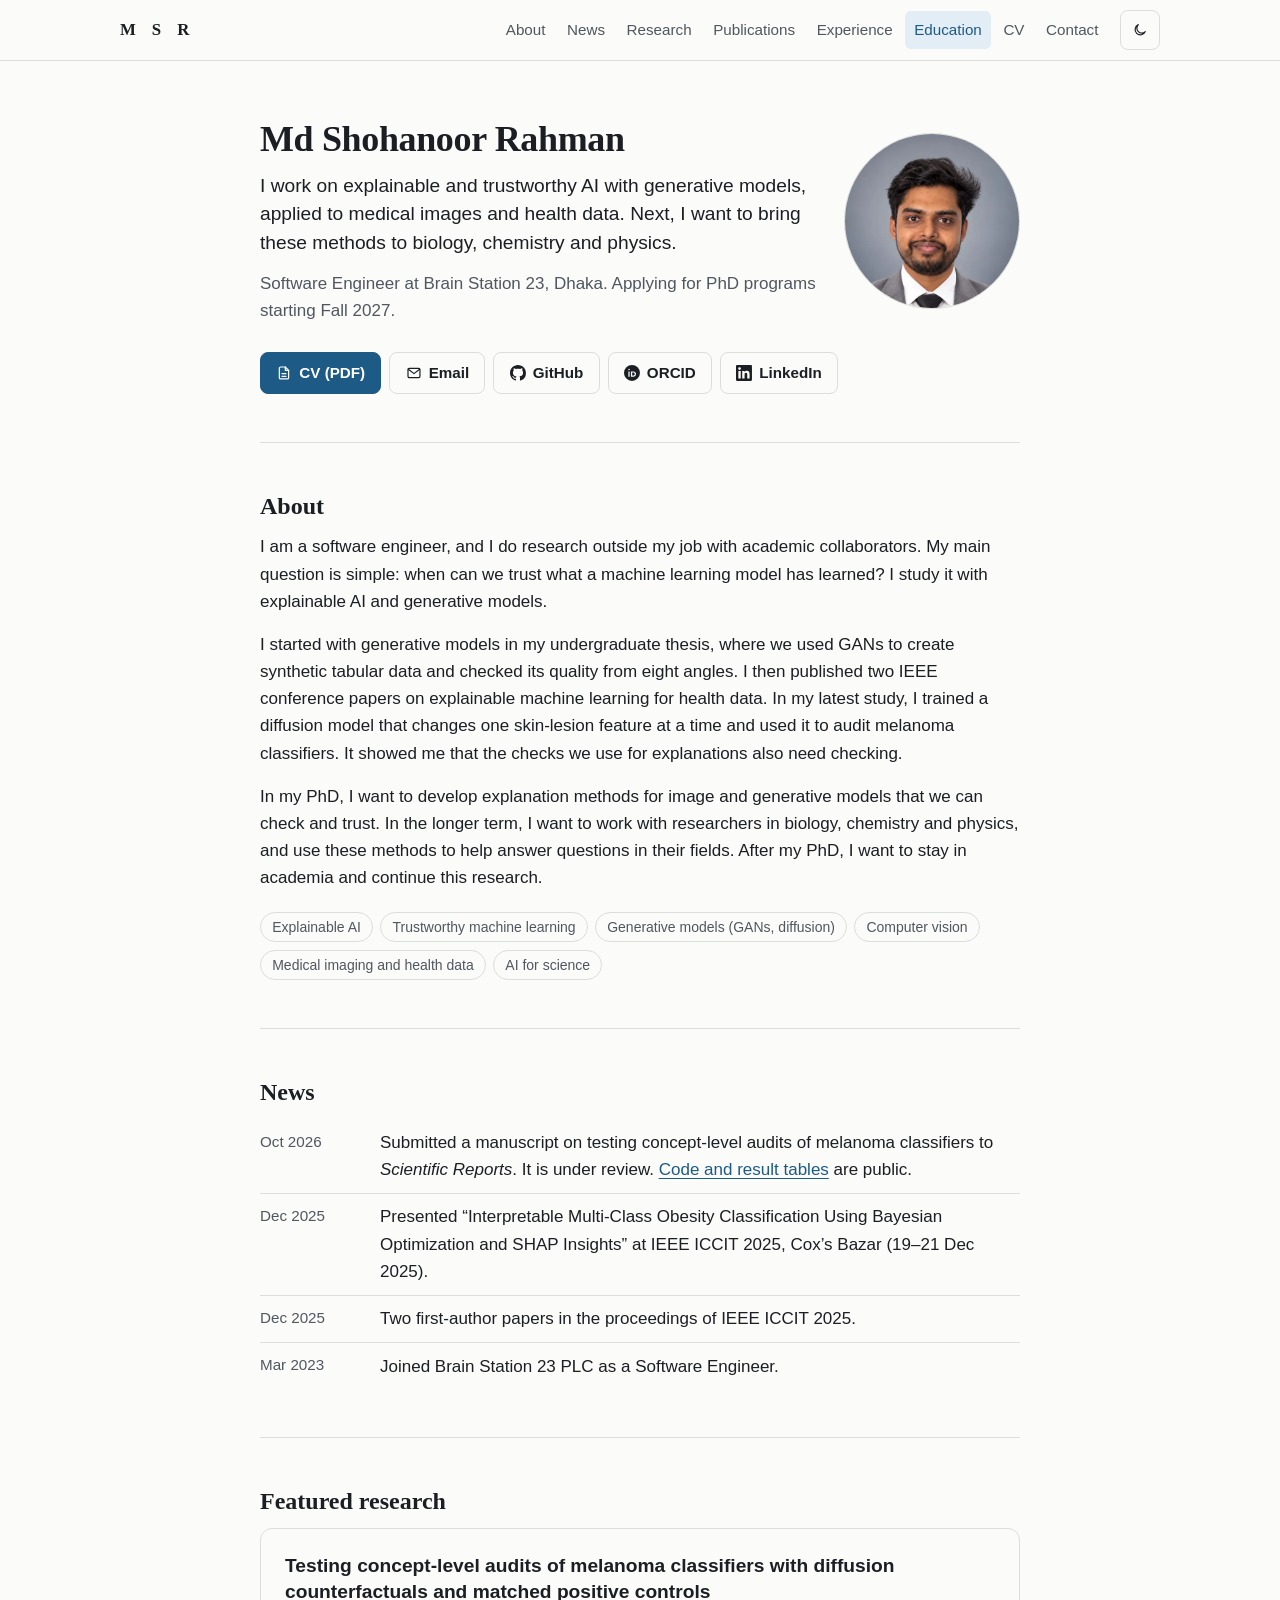
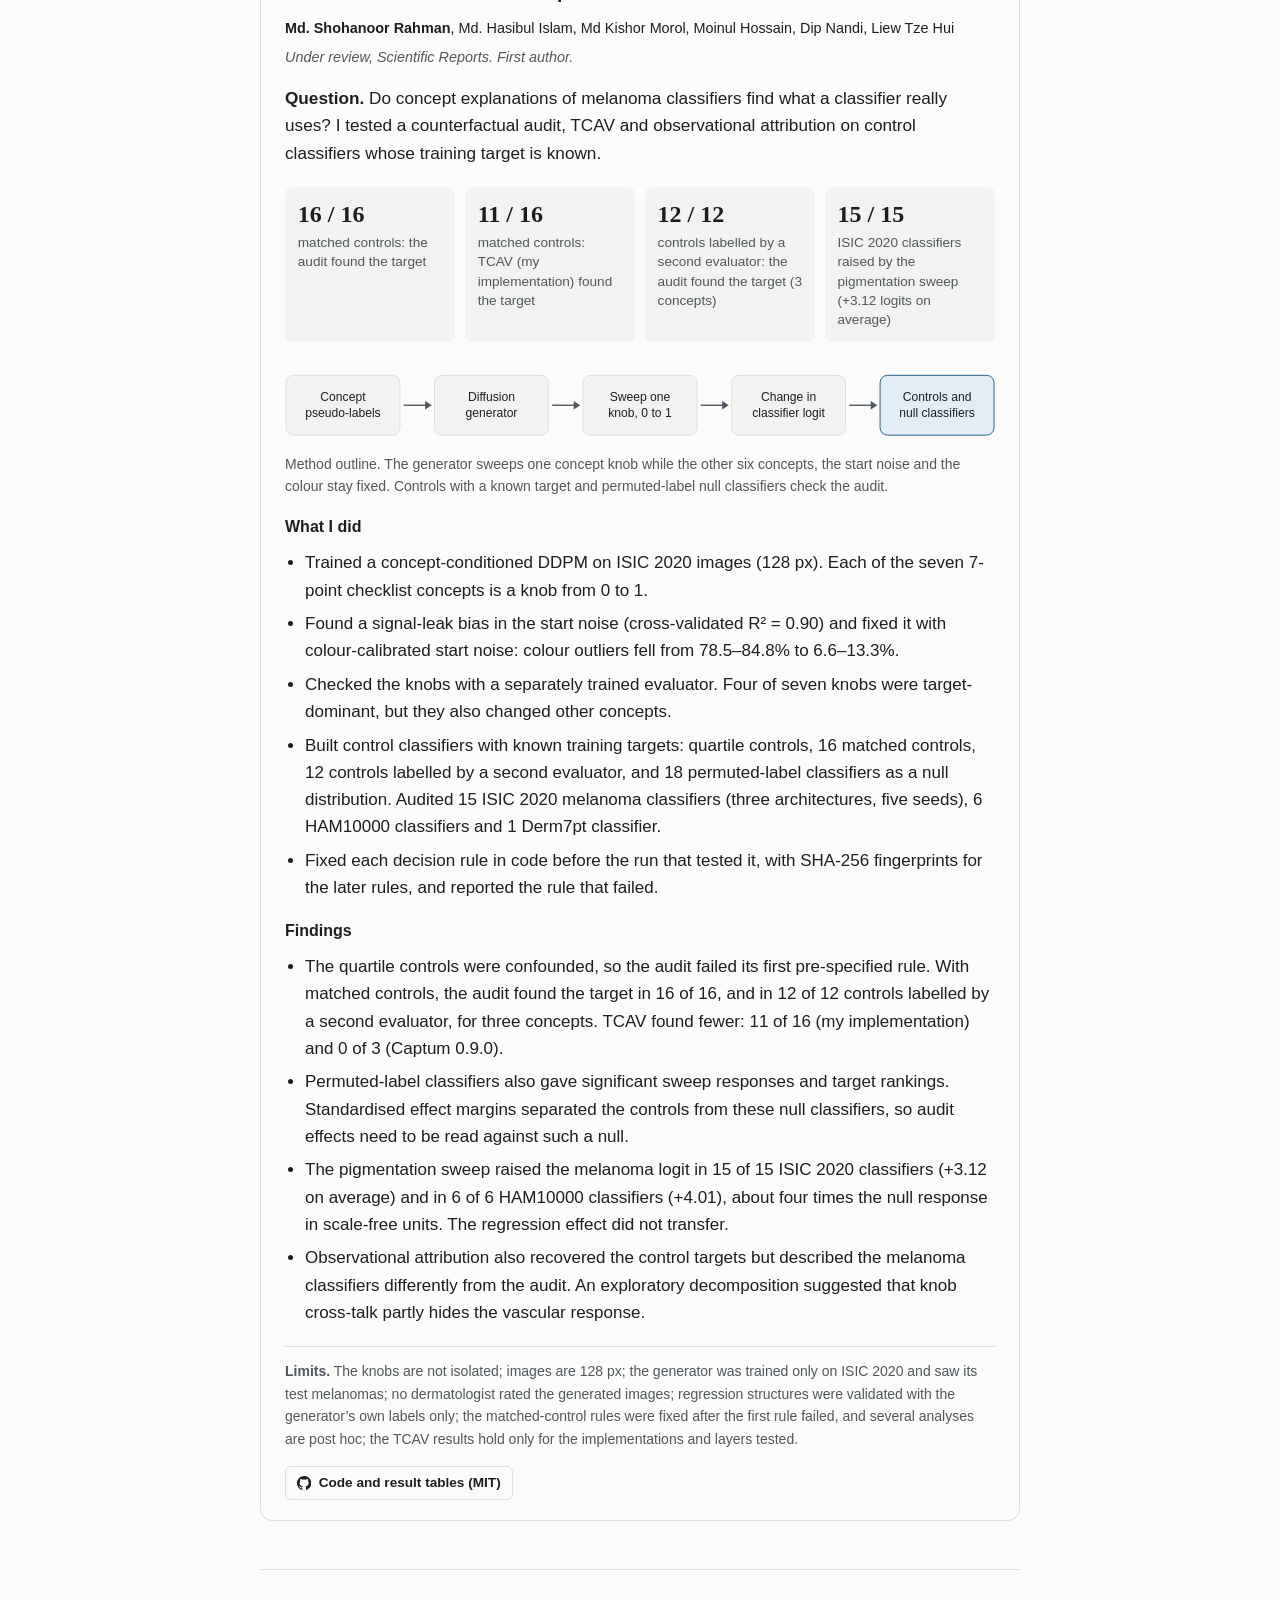
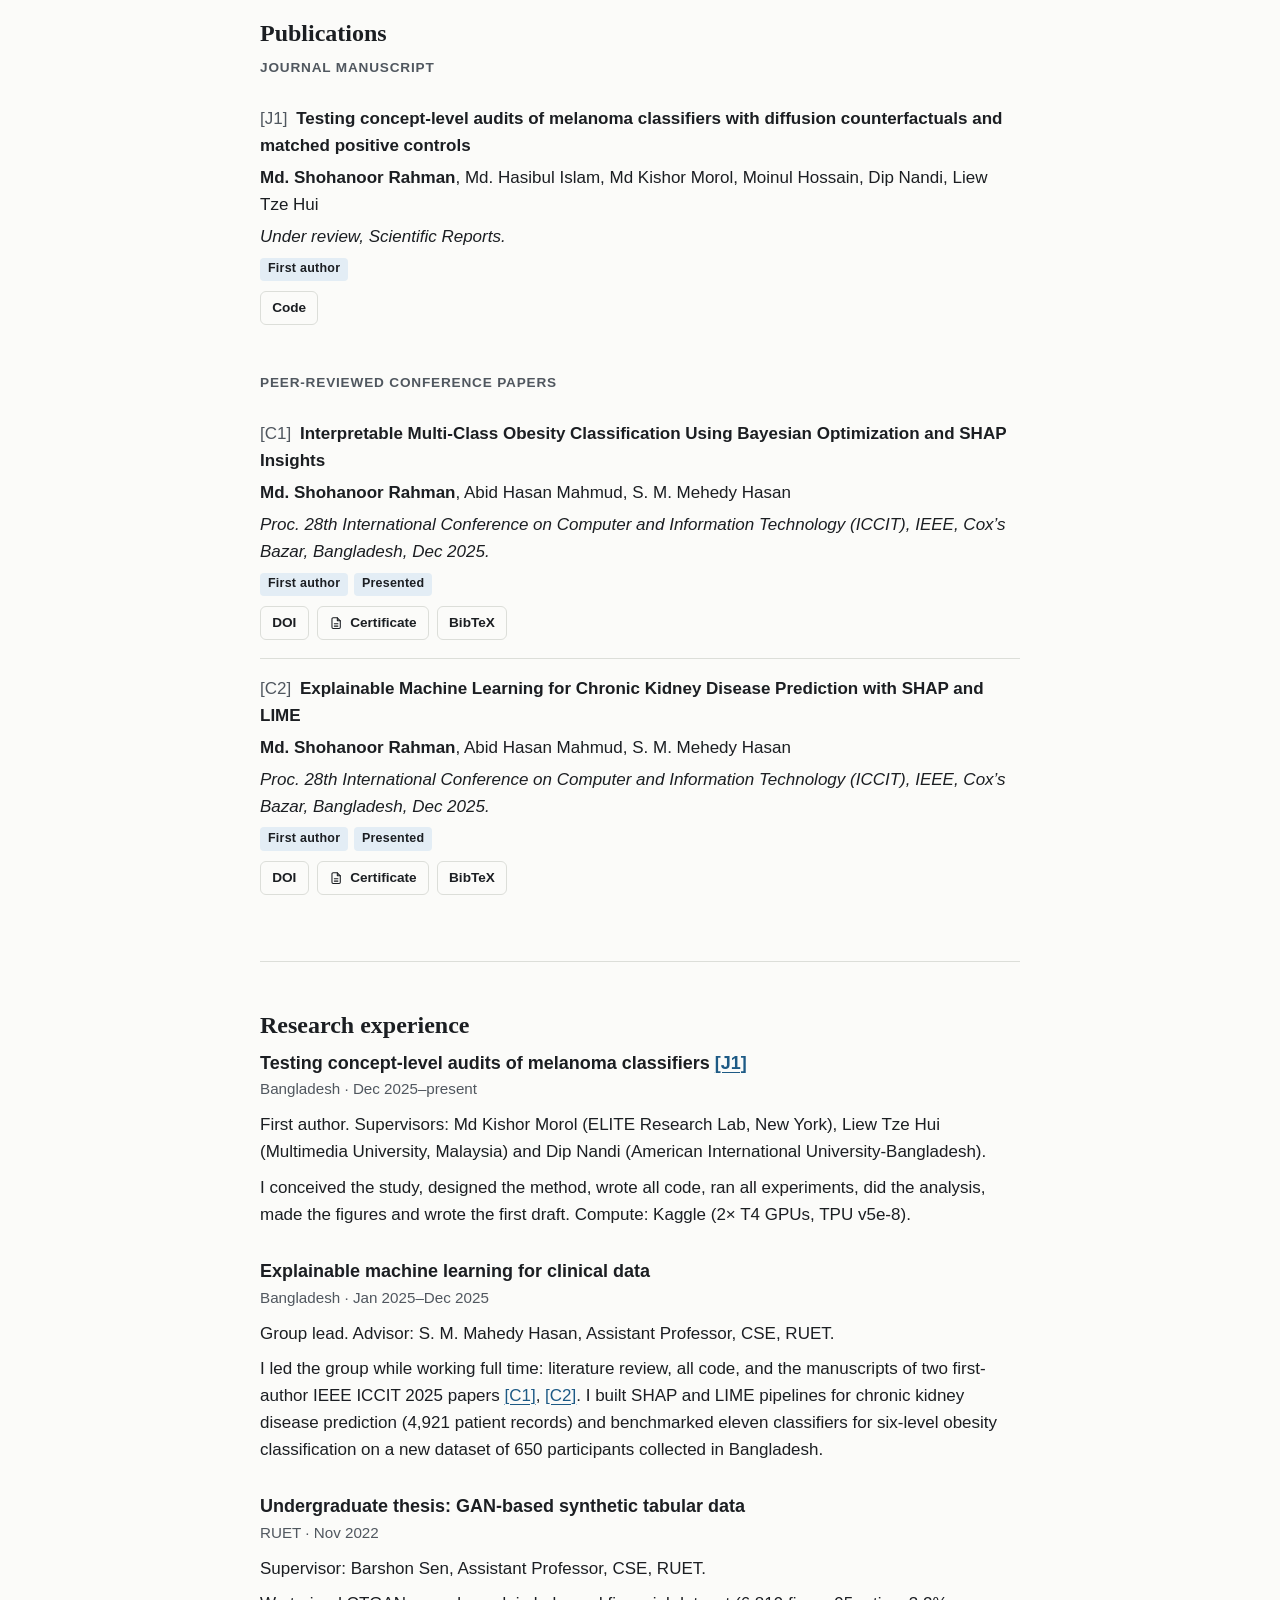
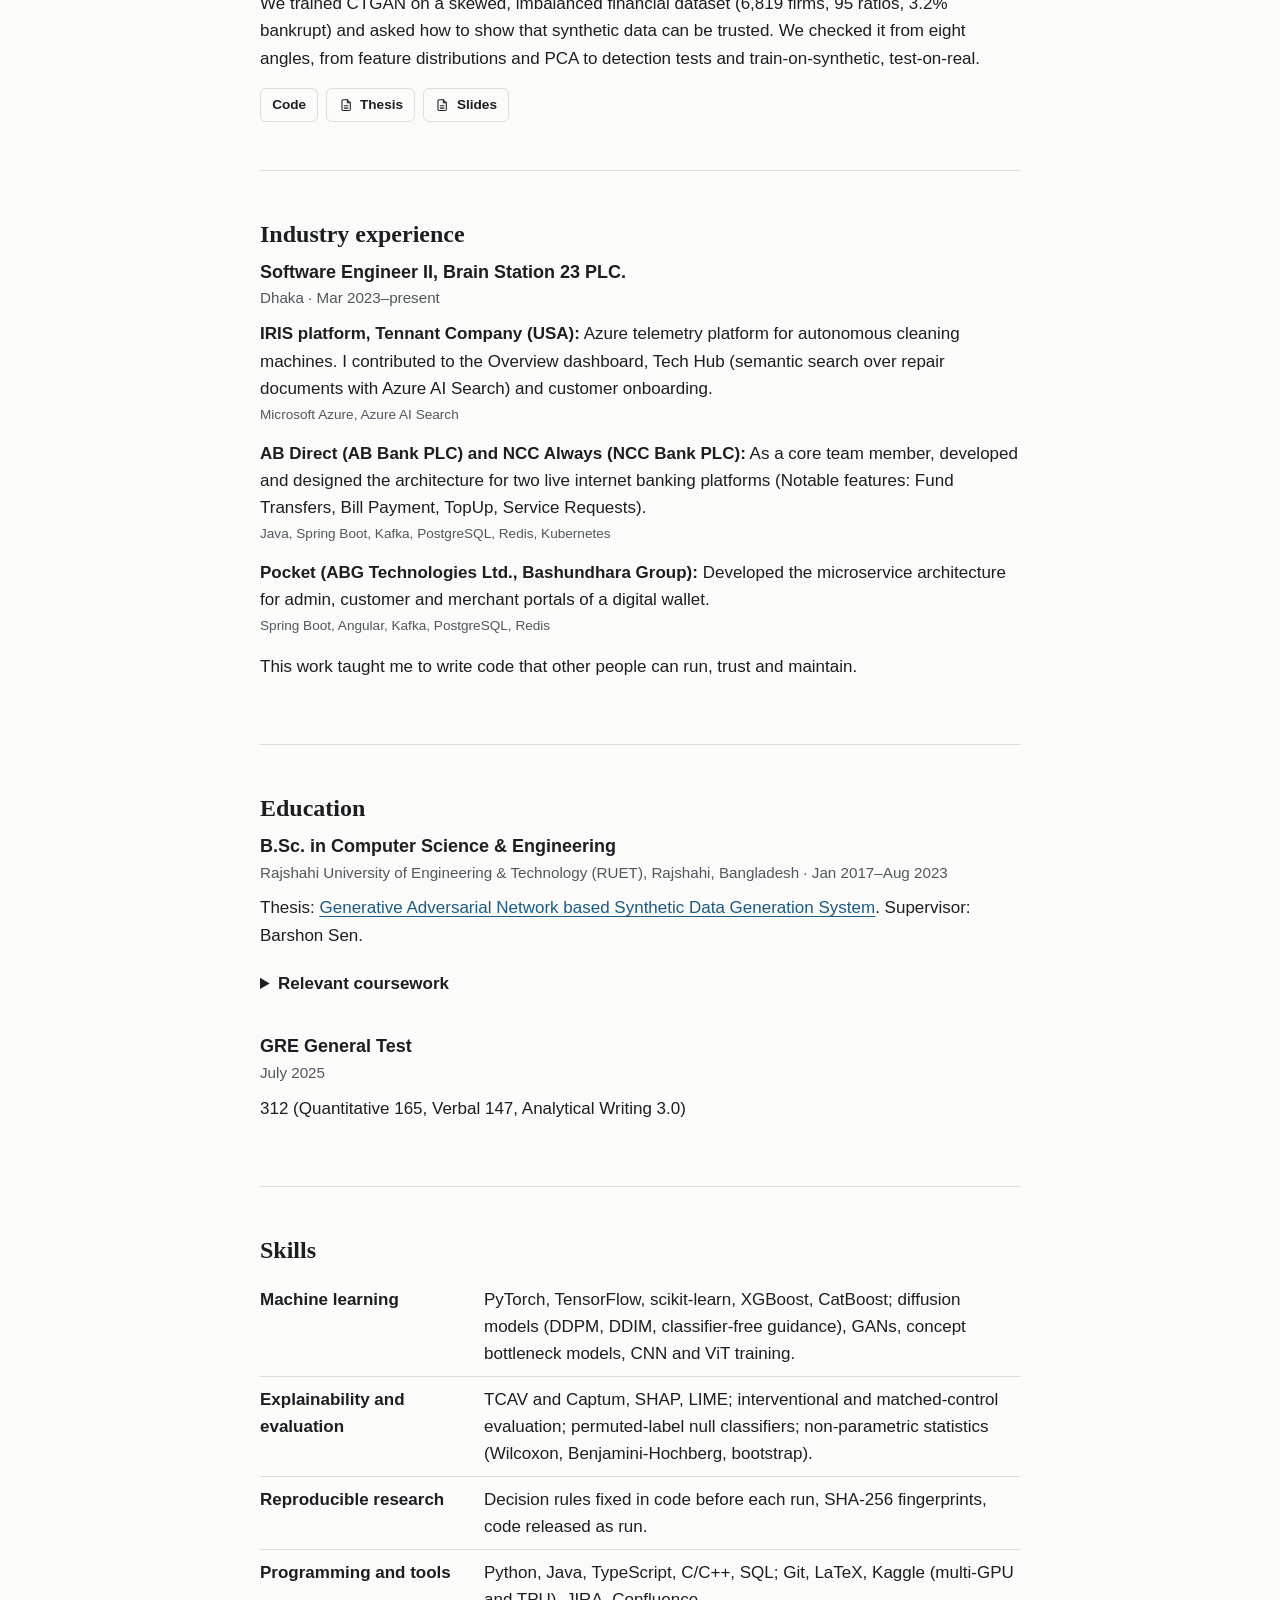
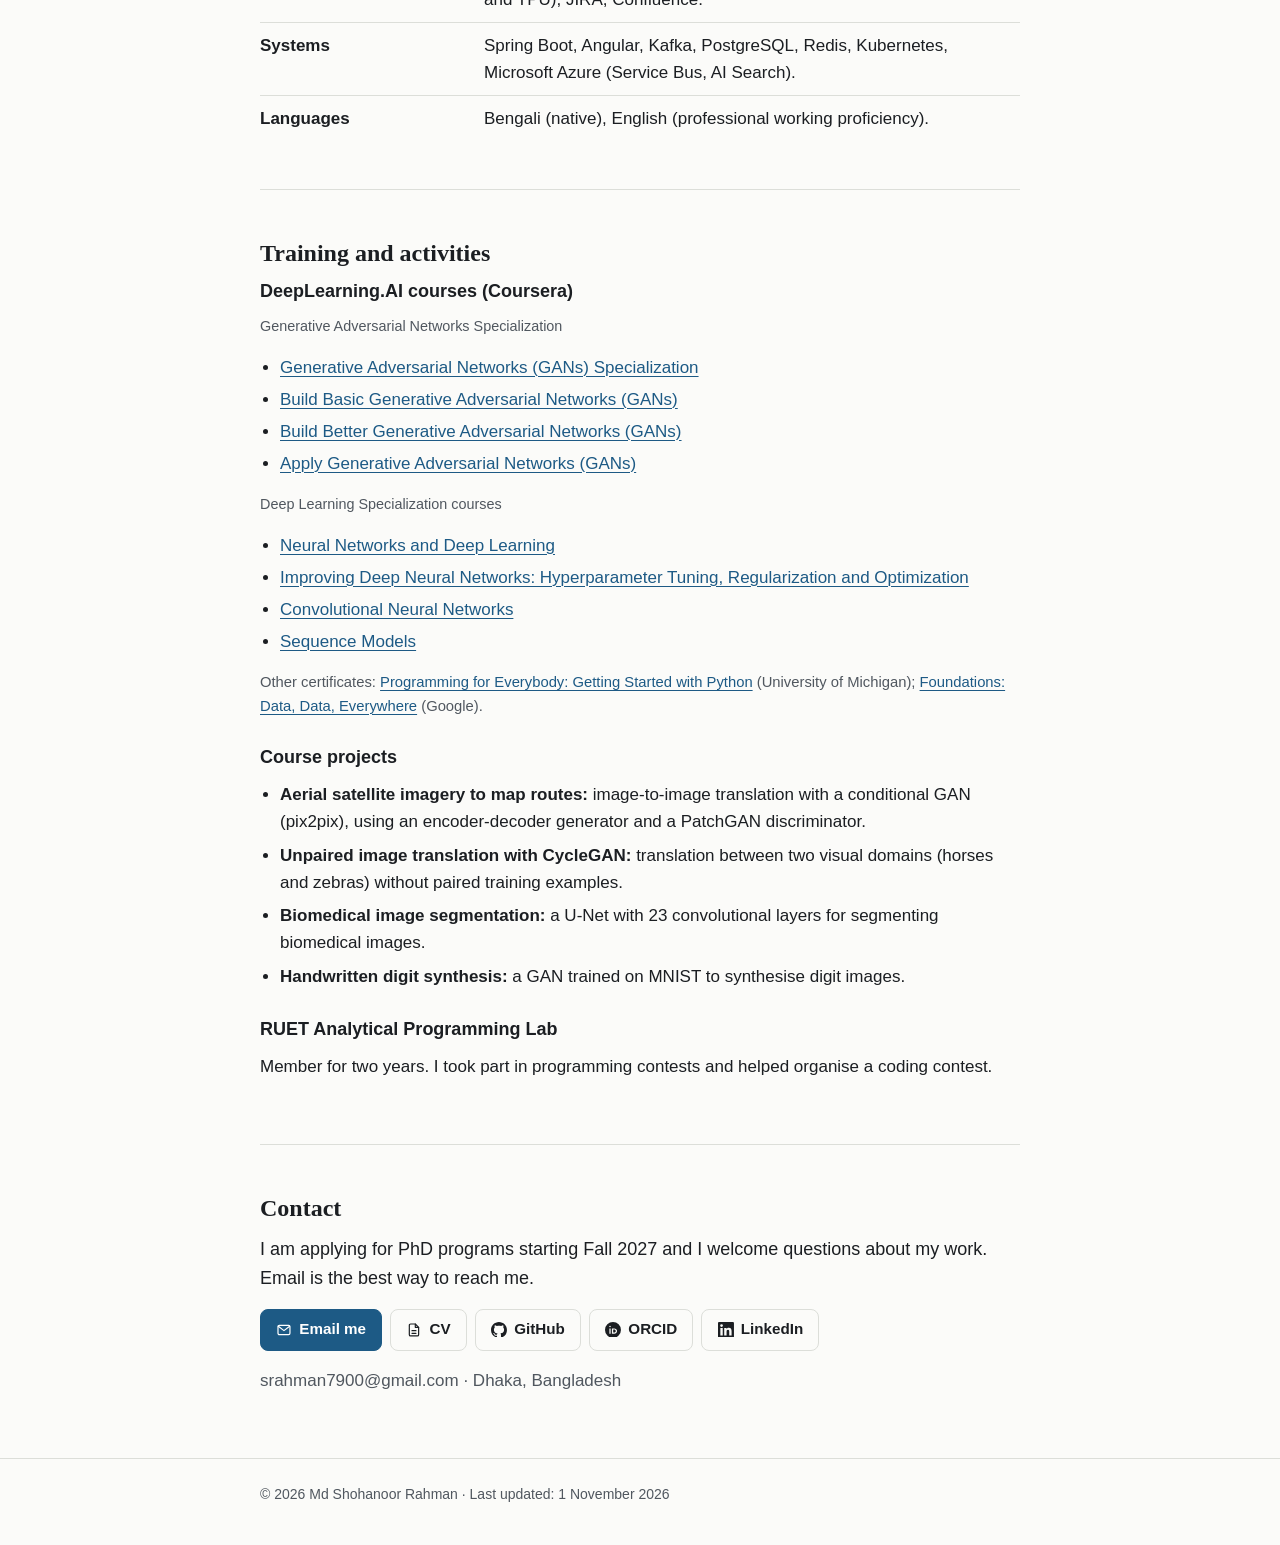
==== commit 19ae0568: "Update CV PDF and simplify brand name in header" ====
--- a/index.html
+++ b/index.html
@@ -98,7 +98,7 @@
 
 <header class="site-header">
   <div class="nav-wrap">
-    <a class="brand" href="#top">Md Shohanoor Rahman</a>
+    <a class="brand" href="#top">MSR</a>
     <nav aria-label="Main">
       <button class="menu-btn" type="button" aria-expanded="false" aria-controls="nav-list">
         <svg class="icon" aria-hidden="true"><use href="#i-menu"/></svg>Menu
@@ -355,8 +355,8 @@
     <div class="entry">
       <h3>Undergraduate thesis: GAN-based synthetic tabular data</h3>
       <p class="meta">RUET · Nov 2022</p>
-      <p class="role">Two-person thesis with Md. Aukerul Moin Shuvo. Supervisor: Barshon Sen, Assistant Professor, CSE, RUET.</p>
-      <p>We trained CTGAN on a skewed, imbalanced financial dataset (6,819 firms, 95 ratios, 3.2% bankrupt) and asked how to show that synthetic data can be trusted. We checked it from eight angles, from feature distributions and PCA to detection tests and train-on-synthetic, test-on-real. I did the literature review, the exploratory analysis and the analysis of the results. Looking back, I would add ablations, report F1 and PR-AUC, and test privacy.</p>
+      <p class="role">Supervisor: Barshon Sen, Assistant Professor, CSE, RUET.</p>
+      <p>We trained CTGAN on a skewed, imbalanced financial dataset (6,819 firms, 95 ratios, 3.2% bankrupt) and asked how to show that synthetic data can be trusted. We checked it from eight angles, from feature distributions and PCA to detection tests and train-on-synthetic, test-on-real.</p>
       <ul class="btn-row actions">
         <li><a class="btn btn-sm" href="https://github.com/srahman7900/UG-Thesis">Code</a></li>
         <li><a class="btn btn-sm" href="https://github.com/srahman7900/UG-Thesis/blob/main/docs/BSc_thesis_RUET_2022.pdf" aria-label="Undergraduate thesis (PDF)"><svg class="icon" aria-hidden="true"><use href="#i-pdf"/></svg>Thesis</a></li>
@@ -374,9 +374,9 @@
       <ul class="projects">
         <li><b>IRIS platform, Tennant Company (USA):</b> Azure telemetry platform for autonomous cleaning machines. I contributed to the Overview dashboard, Tech Hub (semantic search over repair documents with Azure AI Search) and customer onboarding.
           <span class="stack">Microsoft Azure, Azure AI Search</span></li>
-        <li><b>AB Direct (AB Bank PLC) and NCC Always (NCC Bank PLC):</b> features for two live internet banking platforms: transfers, bill payment, deposits and service requests.
+        <li><b>AB Direct (AB Bank PLC) and NCC Always (NCC Bank PLC):</b> As a core team member, developed and designed the architecture for two live internet banking platforms (Notable features: Fund Transfers, Bill Payment, TopUp, Service Requests).
           <span class="stack">Java, Spring Boot, Kafka, PostgreSQL, Redis, Kubernetes</span></li>
-        <li><b>Pocket (ABG Technologies Ltd., Bashundhara Group):</b> admin, customer and merchant portals of a mobile wallet licensed by Bangladesh Bank.
+        <li><b>Pocket (ABG Technologies Ltd., Bashundhara Group):</b> Developed the microservice architecture for admin, customer and merchant portals of a digital wallet.
           <span class="stack">Spring Boot, Angular, Kafka, PostgreSQL, Redis</span></li>
       </ul>
       <p>This work taught me to write code that other people can run, trust and maintain.</p>
--- a/assets/css/style.css
+++ b/assets/css/style.css
@@ -107,7 +107,7 @@
   display: flex; align-items: center; gap: 0.75rem;
 }
 .brand {
-  font-family: var(--serif); font-weight: 600; font-size: 1.05rem;
+  font-family: var(--serif); font-weight: 600; font-size: 1.05rem; letter-spacing: 1rem;
   color: var(--text); text-decoration: none; margin-right: auto; white-space: nowrap;
 }
 .nav-list {
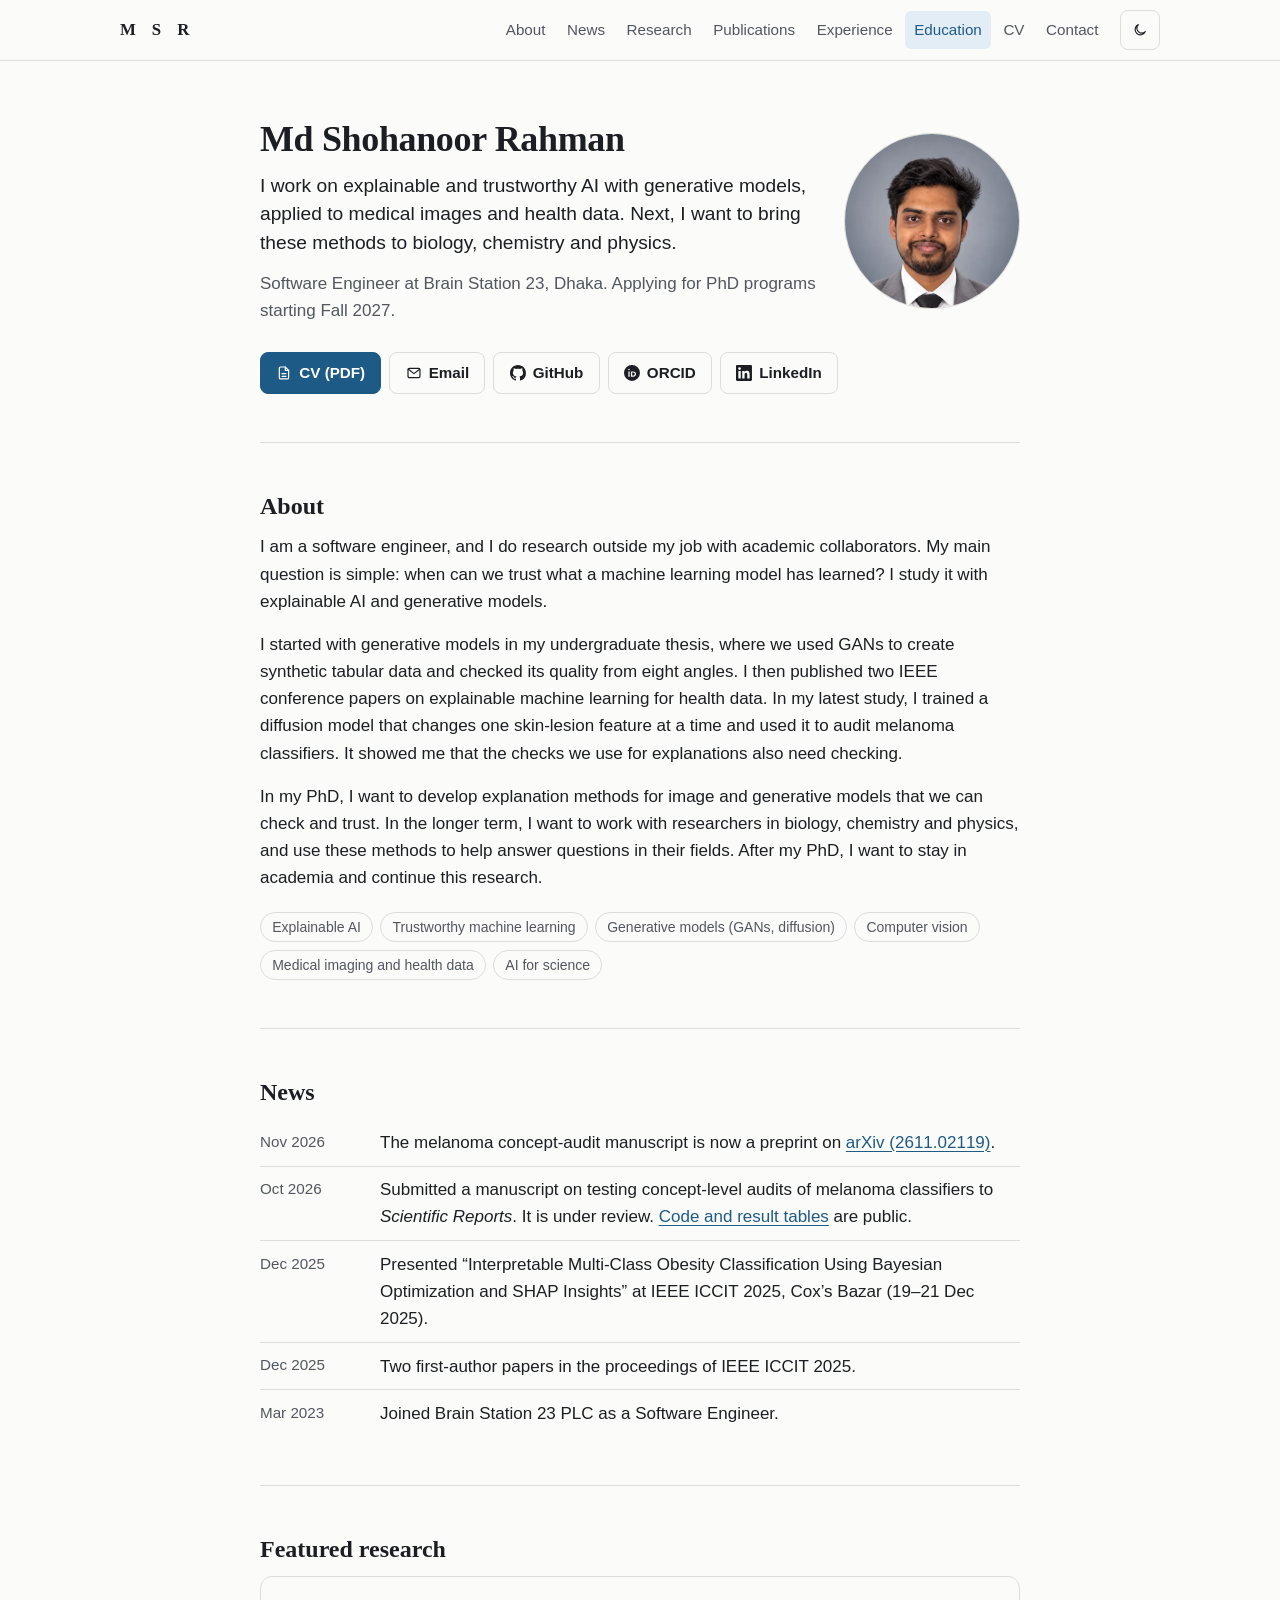
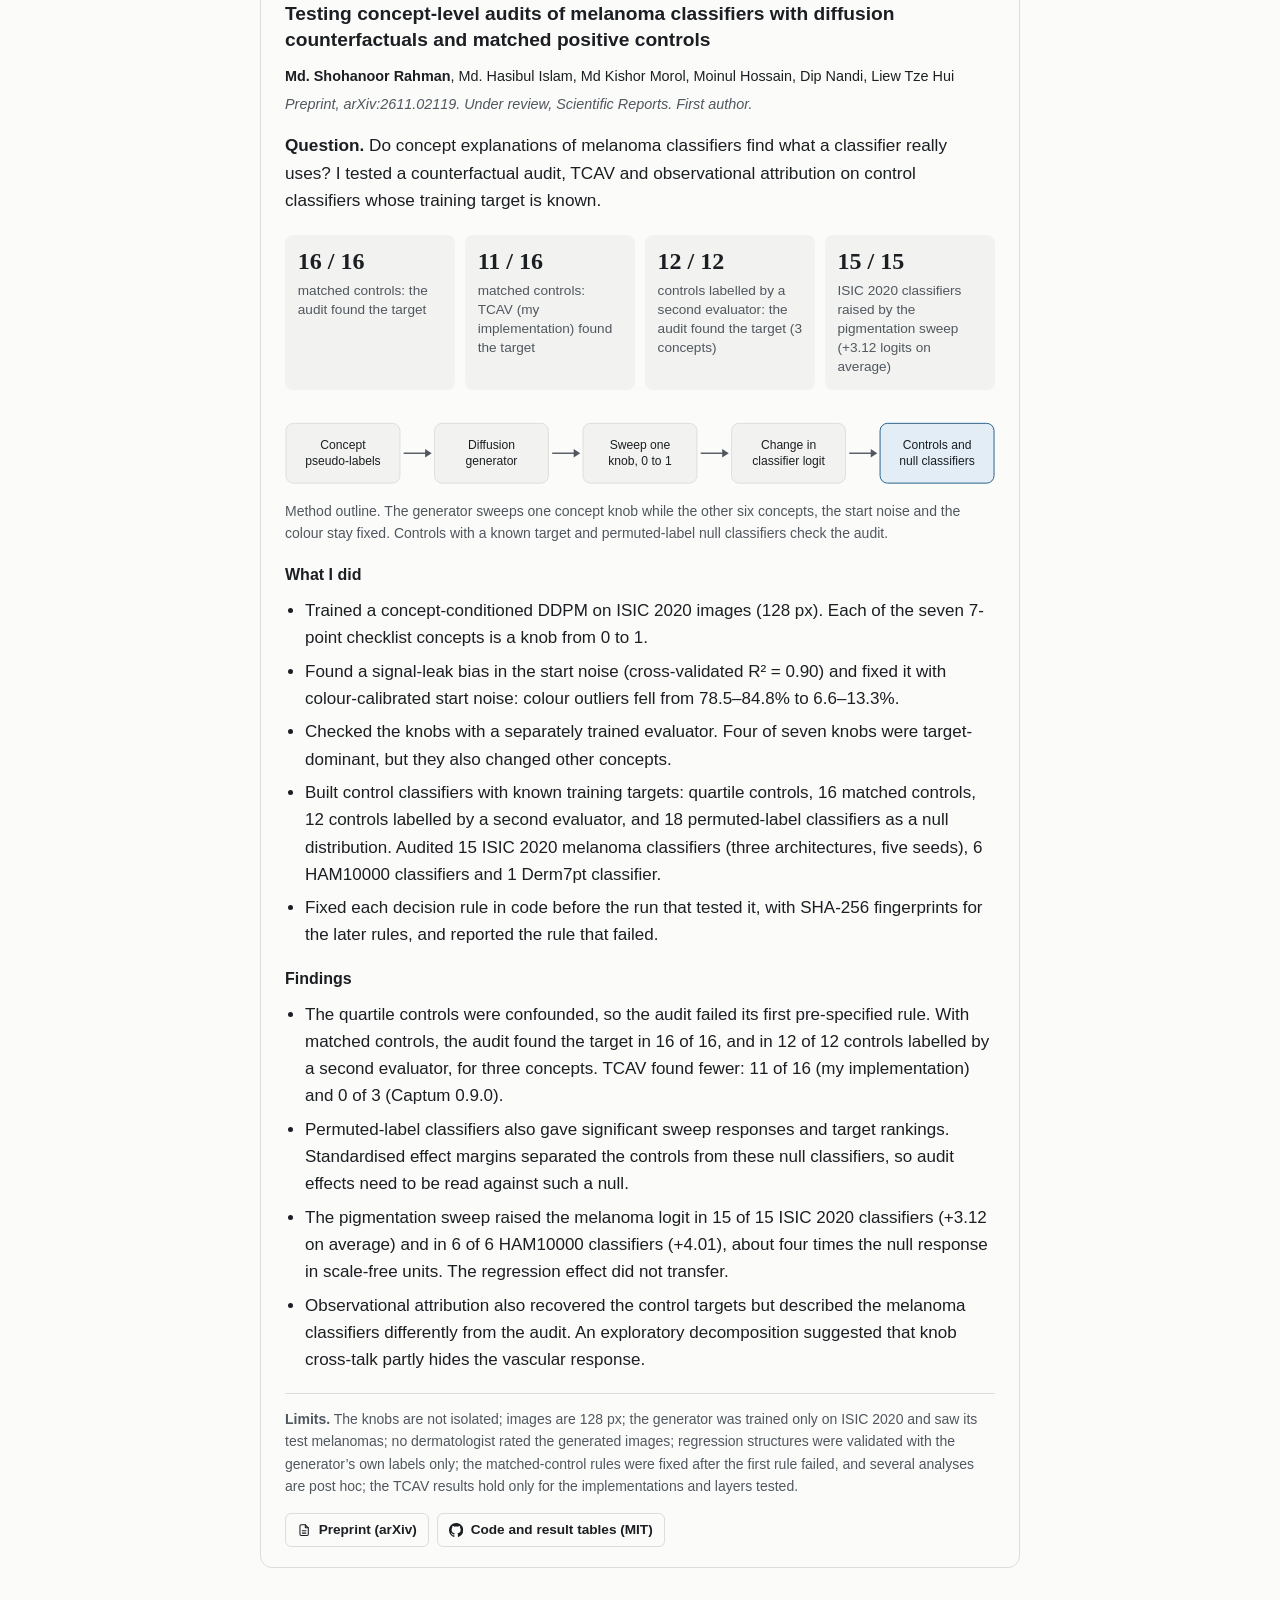
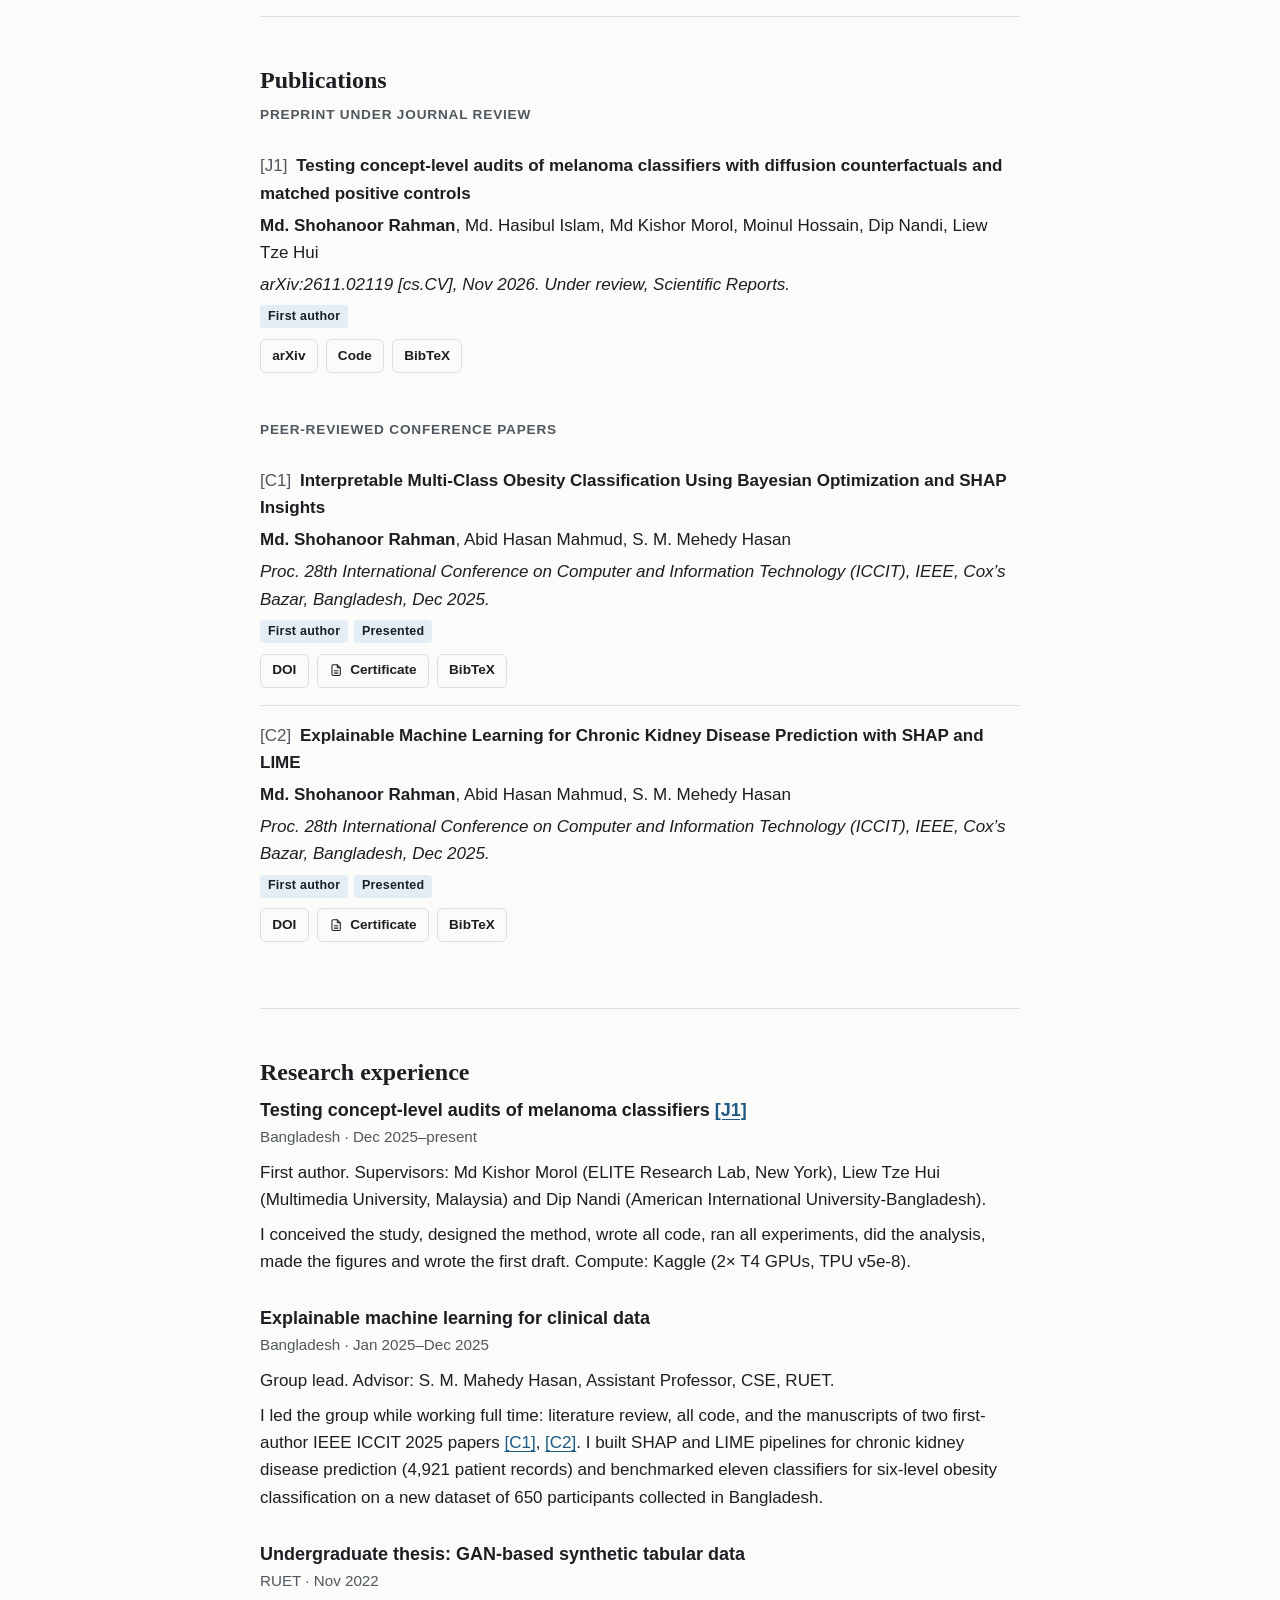
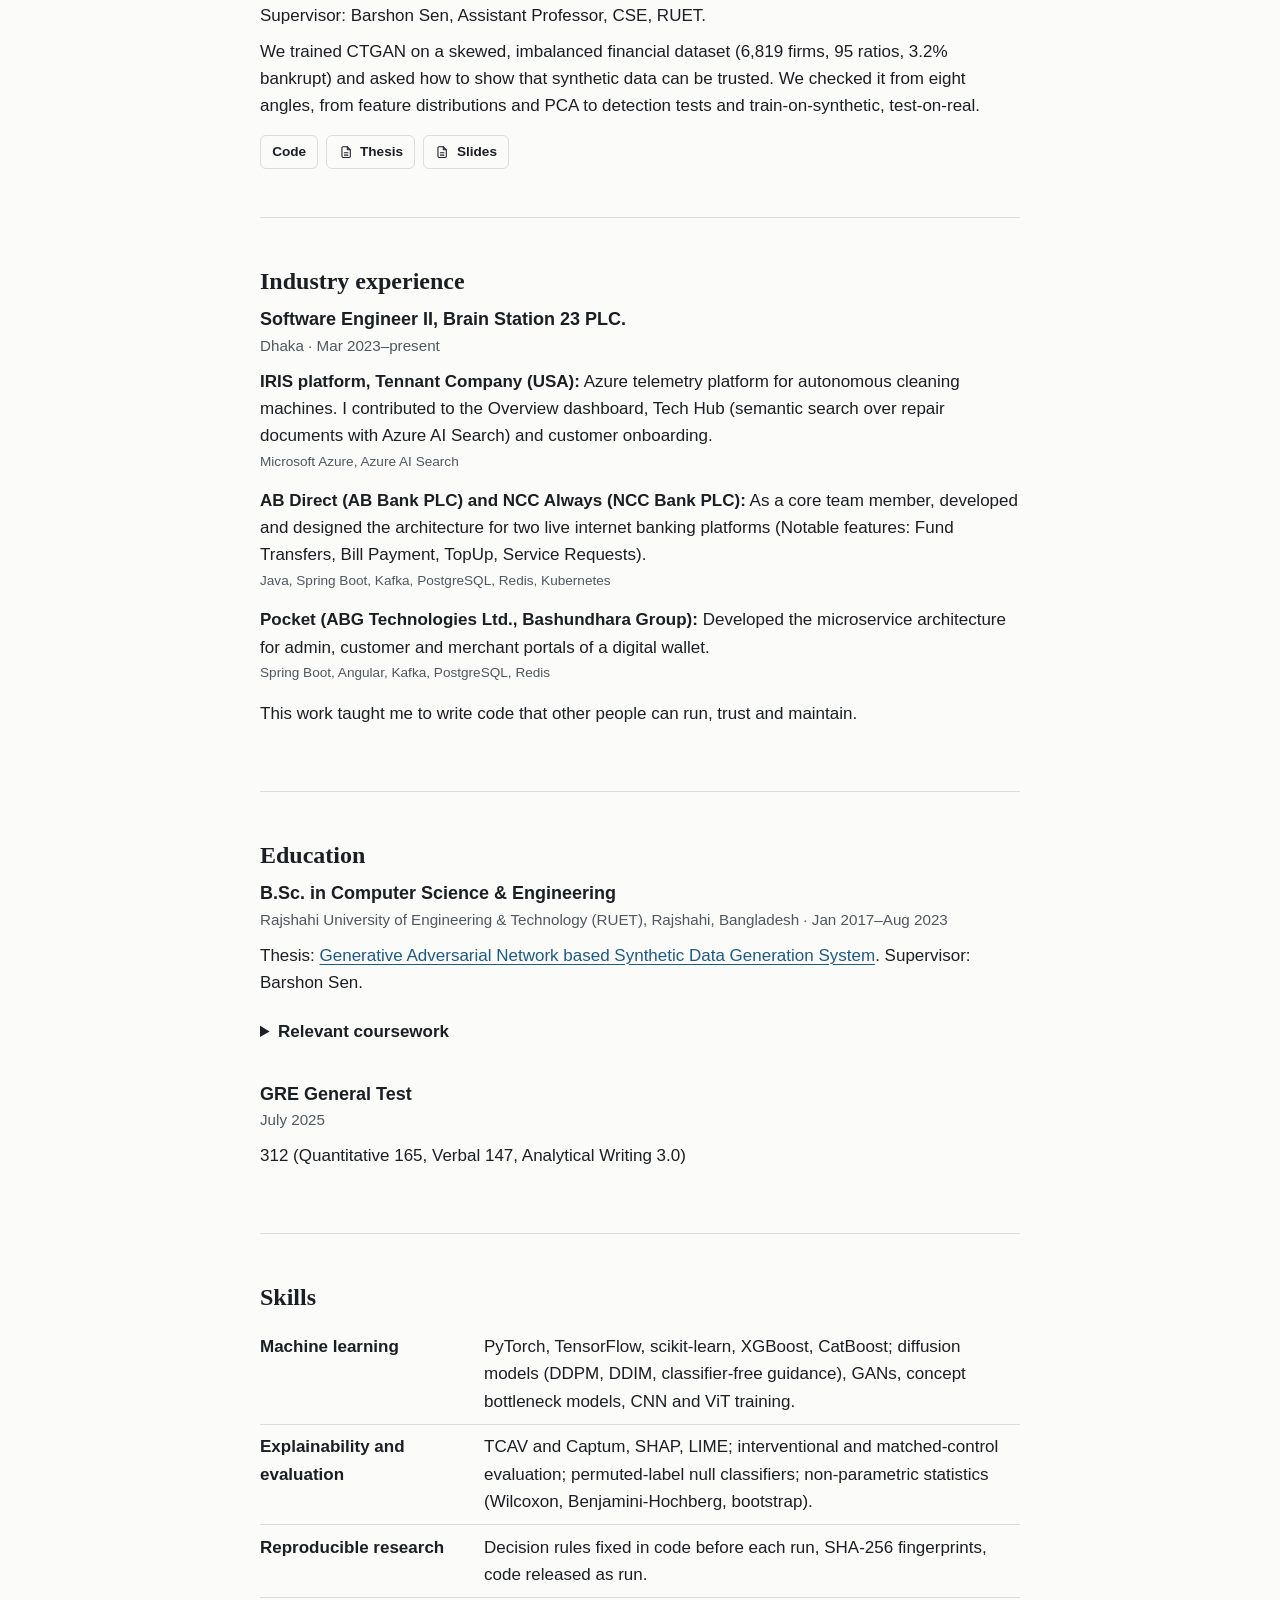
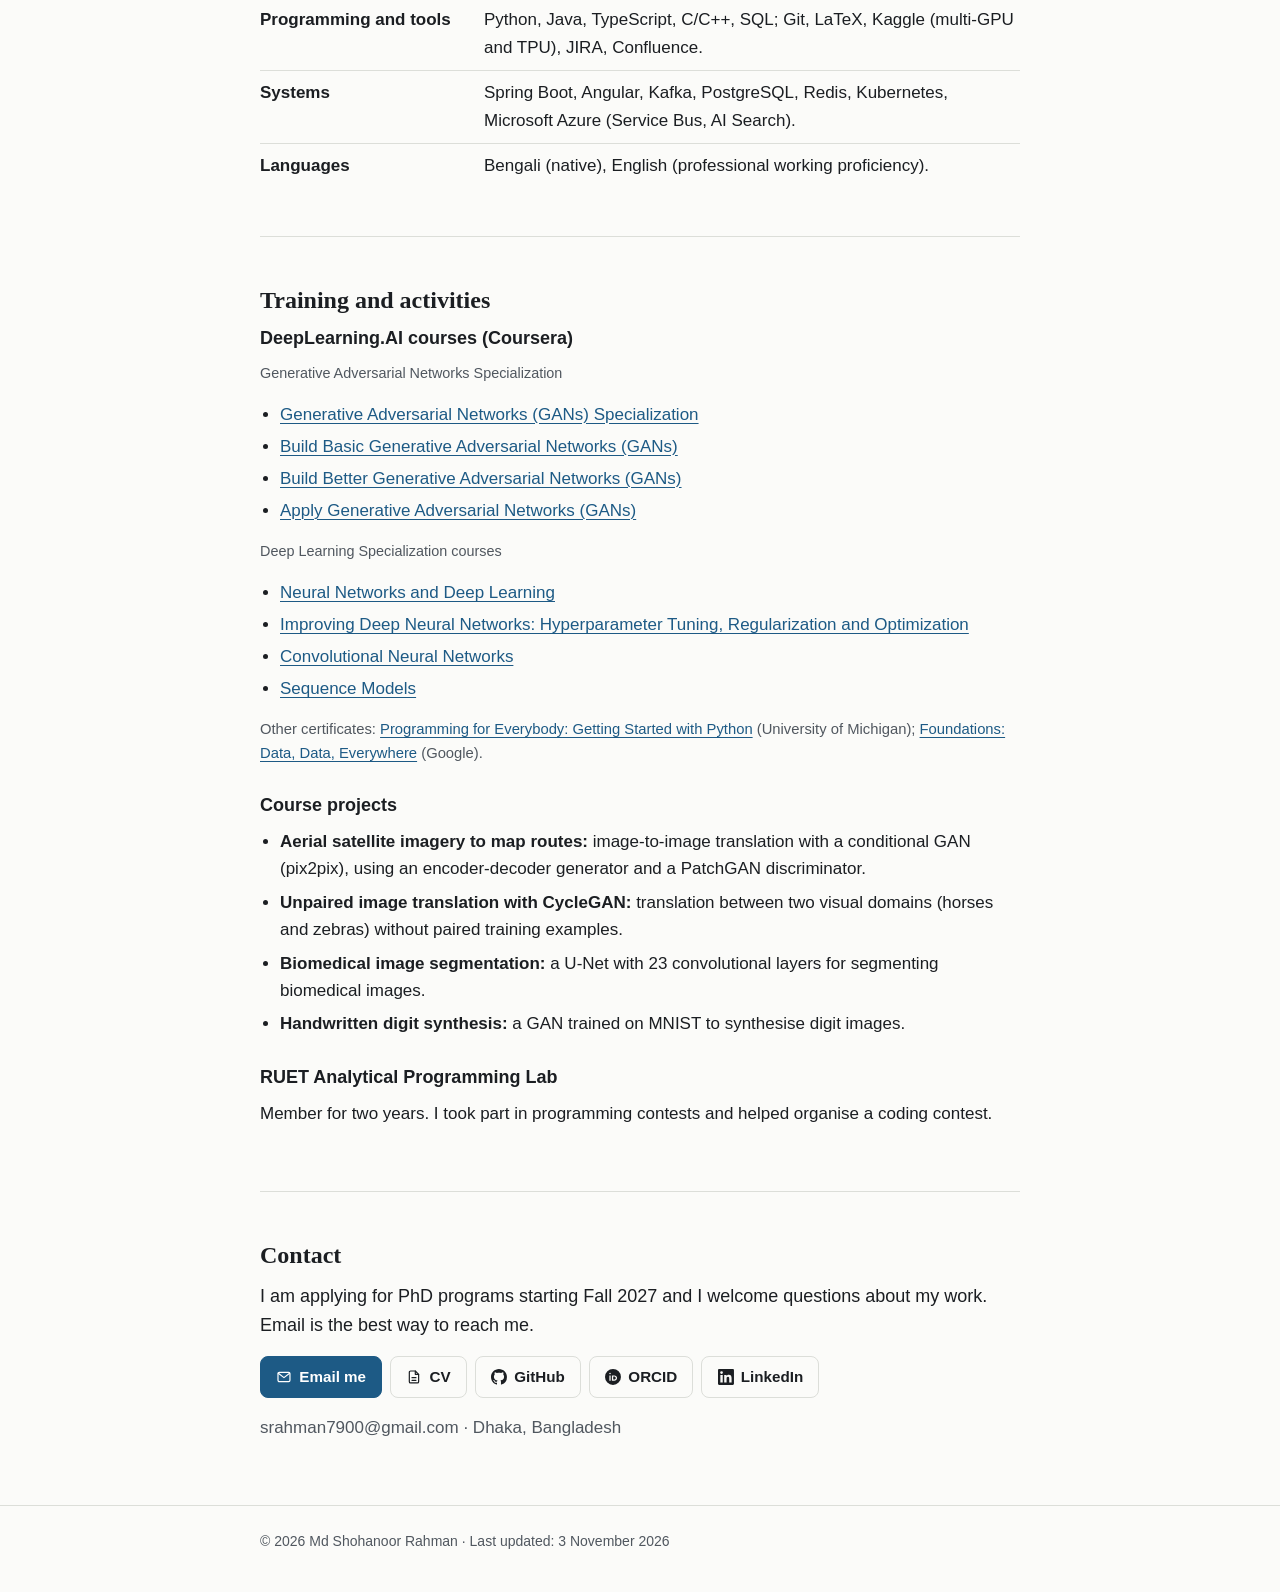
==== commit a08e25bb: "Add arXiv preprint of the melanoma concept-audit study Co-Authored-By: Claude Opus 5.5 <noreply@anth" ====
--- a/index.html
+++ b/index.html
@@ -75,6 +75,22 @@
       "publisher": { "@type": "Organization", "name": "IEEE" },
       "identifier": { "@type": "PropertyValue", "propertyID": "DOI", "value": "10.1109/ICCIT68739.2025.11490146" },
       "sameAs": "https://doi.org/10.1109/ICCIT68739.2025.11490146"
+    },
+    {
+      "@type": "ScholarlyArticle",
+      "headline": "Testing concept-level audits of melanoma classifiers with diffusion counterfactuals and matched positive controls",
+      "author": [
+        { "@id": "https://srahman7900.github.io/#person" },
+        { "@type": "Person", "name": "Md. Hasibul Islam" },
+        { "@type": "Person", "name": "Md Kishor Morol" },
+        { "@type": "Person", "name": "Moinul Hossain" },
+        { "@type": "Person", "name": "Dip Nandi" },
+        { "@type": "Person", "name": "Liew Tze Hui" }
+      ],
+      "datePublished": "2026-11-01",
+      "isPartOf": { "@type": "CreativeWork", "name": "arXiv" },
+      "identifier": { "@type": "PropertyValue", "propertyID": "DOI", "value": "10.48550/arXiv.2611.02119" },
+      "sameAs": "https://arxiv.org/abs/2611.02119"
     }
   ]
 }
@@ -164,6 +180,7 @@
   <section id="news" aria-labelledby="news-h">
     <h2 id="news-h">News</h2>
     <ul class="news">
+      <li><time datetime="2026-11">Nov 2026</time><span>The melanoma concept-audit manuscript is now a preprint on <a href="https://arxiv.org/abs/2611.02119">arXiv (2611.02119)</a>.</span></li>
       <li><time datetime="2026-10">Oct 2026</time><span>Submitted a manuscript on testing concept-level audits of melanoma classifiers to <i>Scientific Reports</i>. It is under review. <a href="https://github.com/srahman7900/melanoma-concept-audit">Code and result tables</a> are public.</span></li>
       <li><time datetime="2025-12">Dec 2025</time><span>Presented &ldquo;Interpretable Multi-Class Obesity Classification Using Bayesian Optimization and SHAP Insights&rdquo; at IEEE ICCIT 2025, Cox&rsquo;s Bazar (19&ndash;21 Dec 2025).</span></li>
       <li><time datetime="2025-12">Dec 2025</time><span>Two first-author papers in the proceedings of IEEE ICCIT 2025.</span></li>
@@ -177,7 +194,7 @@
     <article class="card" aria-labelledby="j1-card-title">
       <h3 id="j1-card-title">Testing concept-level audits of melanoma classifiers with diffusion counterfactuals and matched positive controls</h3>
       <p class="authors small"><strong>Md. Shohanoor Rahman</strong>, Md. Hasibul Islam, Md Kishor Morol, Moinul Hossain, Dip Nandi, Liew Tze Hui</p>
-      <p class="venue small muted">Under review, <i>Scientific Reports</i>. First author.</p>
+      <p class="venue small muted">Preprint, arXiv:2611.02119. Under review, <i>Scientific Reports</i>. First author.</p>
 
       <p class="question"><b>Question.</b> Do concept explanations of melanoma classifiers find what a classifier really uses? I tested a counterfactual audit, TCAV and observational attribution on control classifiers whose training target is known.</p>
 
@@ -251,6 +268,7 @@
       <p class="limits"><b>Limits.</b> The knobs are not isolated; images are 128 px; the generator was trained only on ISIC 2020 and saw its test melanomas; no dermatologist rated the generated images; regression structures were validated with the generator&rsquo;s own labels only; the matched-control rules were fixed after the first rule failed, and several analyses are post hoc; the TCAV results hold only for the implementations and layers tested.</p>
 
       <ul class="btn-row">
+        <li><a class="btn btn-sm" href="https://arxiv.org/abs/2611.02119"><svg class="icon" aria-hidden="true"><use href="#i-pdf"/></svg>Preprint (arXiv)</a></li>
         <li><a class="btn btn-sm" href="https://github.com/srahman7900/melanoma-concept-audit"><svg class="icon" aria-hidden="true"><use href="#i-github"/></svg>Code and result tables (MIT)</a></li>
       </ul>
     </article>
@@ -261,15 +279,32 @@
     <h2 id="pubs-h">Publications</h2>
 
     <div class="pub-group">
-      <h3>Journal manuscript</h3>
+      <h3>Preprint under journal review</h3>
       <article class="pub" id="pub-j1">
         <p class="pub-title"><span class="pub-id">[J1]</span> Testing concept-level audits of melanoma classifiers with diffusion counterfactuals and matched positive controls</p>
         <p><strong>Md. Shohanoor Rahman</strong>, Md. Hasibul Islam, Md Kishor Morol, Moinul Hossain, Dip Nandi, Liew Tze Hui</p>
-        <p class="venue">Under review, Scientific Reports.</p>
+        <p class="venue">arXiv:2611.02119 [cs.CV], Nov 2026. Under review, Scientific Reports.</p>
         <ul class="tags"><li>First author</li></ul>
         <ul class="btn-row actions">
+          <li><a class="btn btn-sm" href="https://arxiv.org/abs/2611.02119">arXiv</a></li>
           <li><a class="btn btn-sm" href="https://github.com/srahman7900/melanoma-concept-audit">Code</a></li>
+          <li><button class="btn btn-sm" type="button" data-bib-toggle aria-expanded="false" aria-controls="bib-j1">BibTeX</button></li>
         </ul>
+        <div class="bib" id="bib-j1" hidden>
+<pre>@misc{rahman2026testing,
+  author        = {Rahman, Md. Shohanoor and Islam, Md. Hasibul and Morol, Md Kishor and Hossain, Moinul and Nandi, Dip and Liew, Tze Hui},
+  title         = {Testing concept-level audits of melanoma classifiers with diffusion counterfactuals and matched positive controls},
+  year          = {2026},
+  eprint        = {2611.02119},
+  archivePrefix = {arXiv},
+  primaryClass  = {cs.CV},
+  doi           = {10.48550/arXiv.2611.02119}
+}</pre>
+          <div class="bib-bar">
+            <button class="btn btn-sm" type="button" data-bib-copy>Copy BibTeX</button>
+            <span class="copy-status" role="status" aria-live="polite"></span>
+          </div>
+        </div>
       </article>
     </div>
 
@@ -491,7 +526,7 @@
 
 <footer class="site-footer">
   <div class="wrap">
-    <p>&copy; 2026 Md Shohanoor Rahman · Last updated: 1 November 2026</p>
+    <p>&copy; 2026 Md Shohanoor Rahman · Last updated: 3 November 2026</p>
   </div>
 </footer>
 
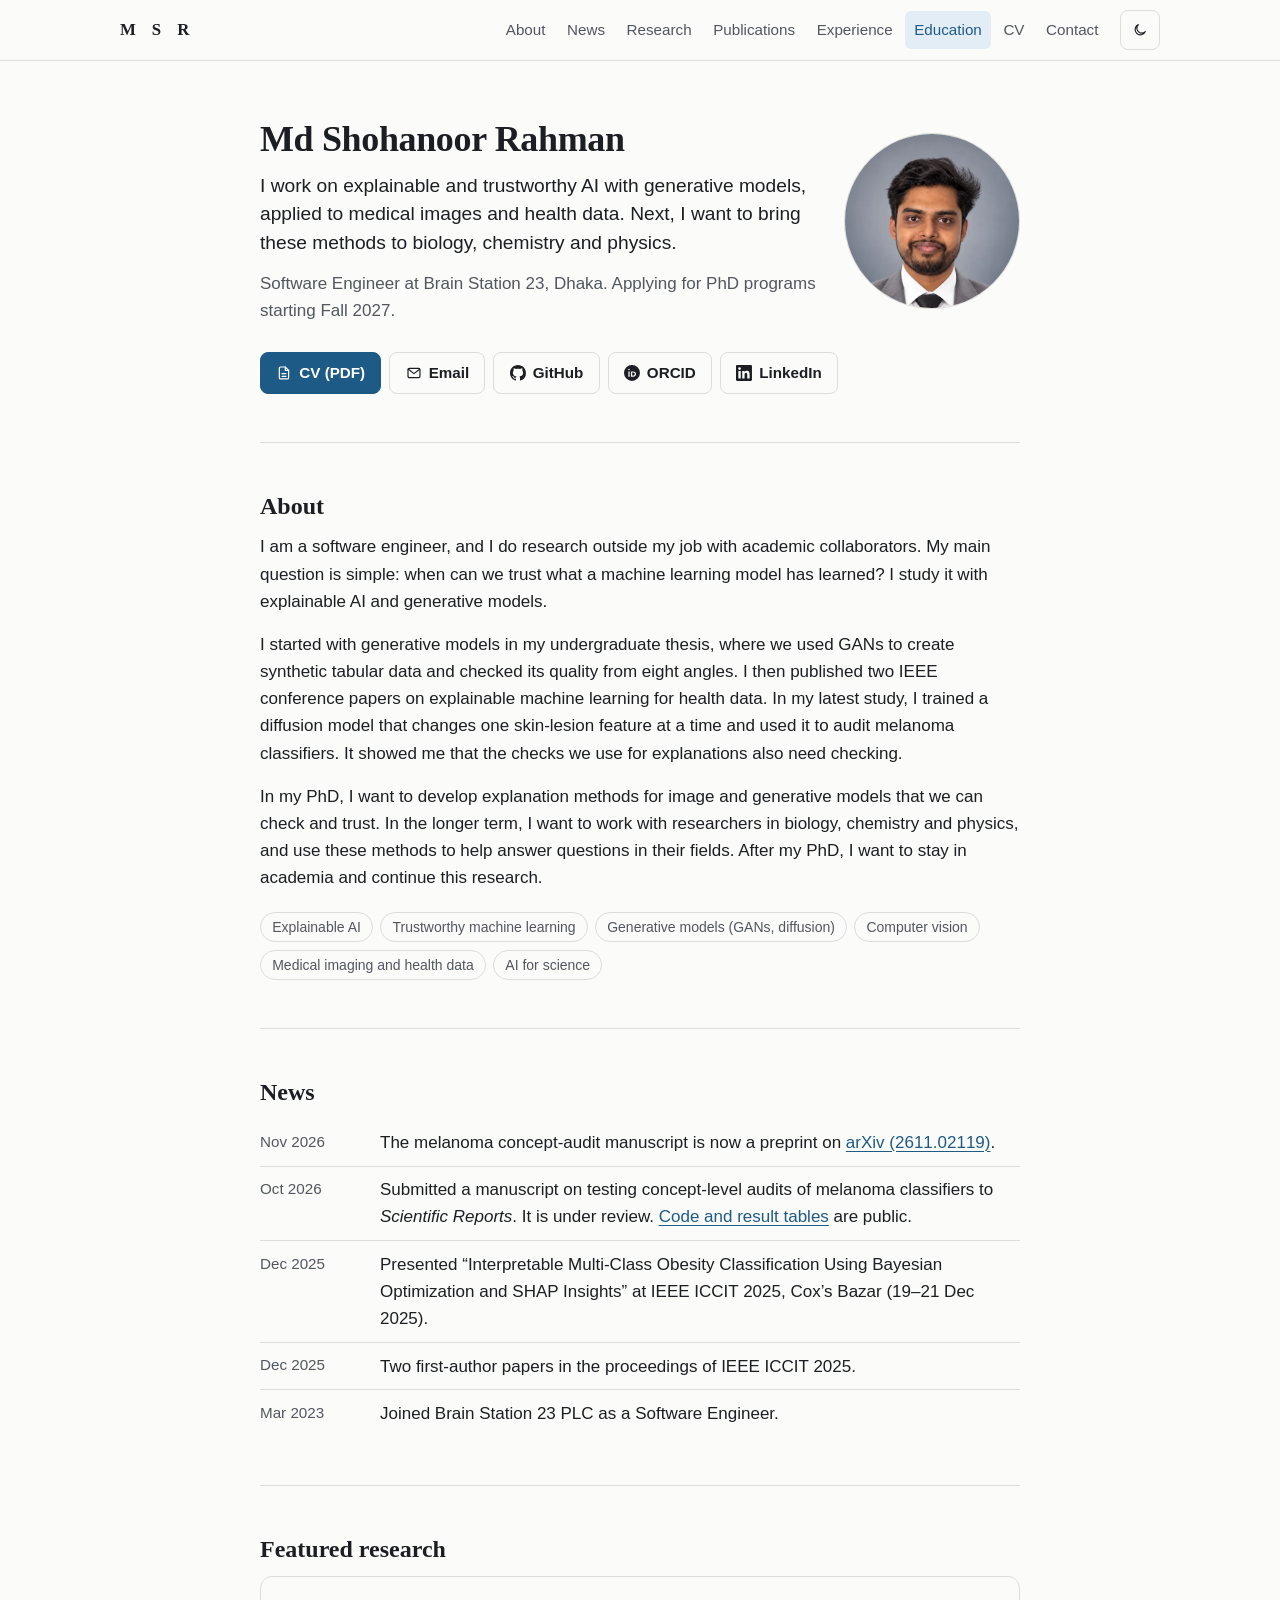
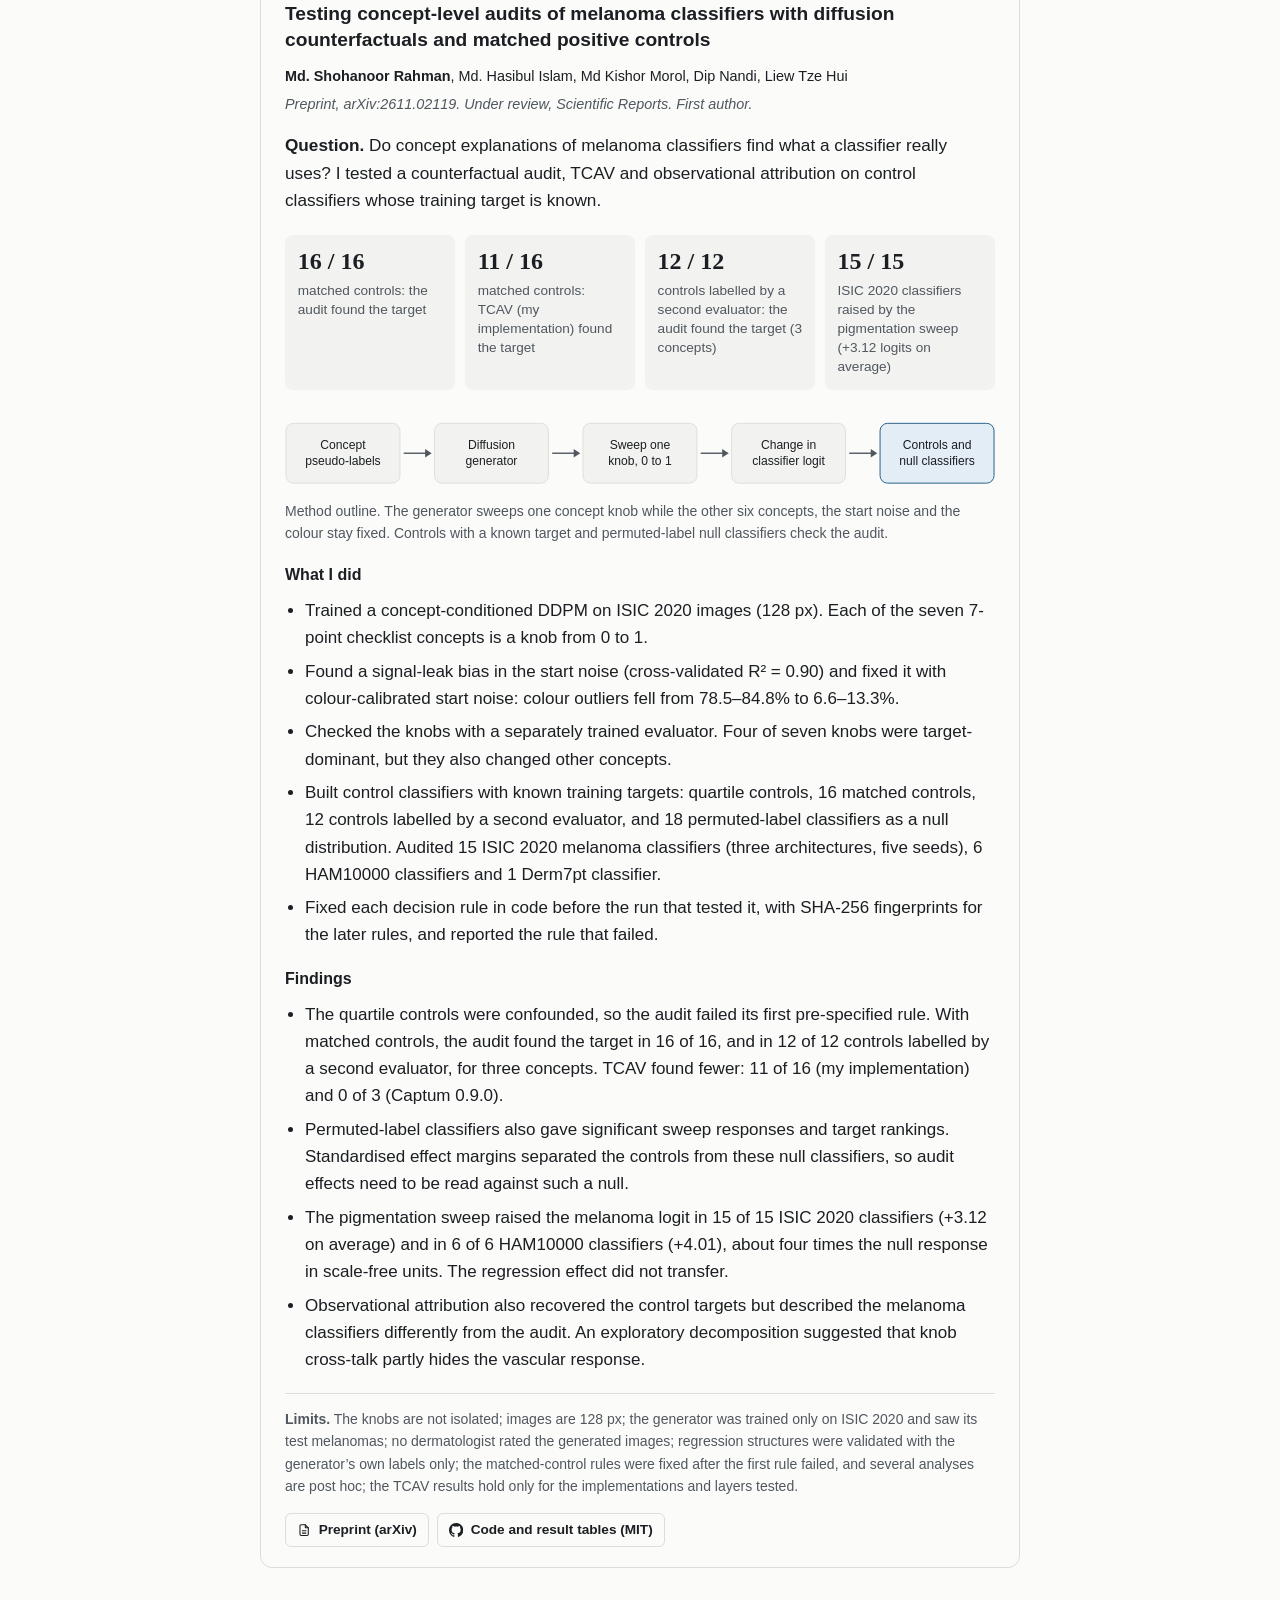
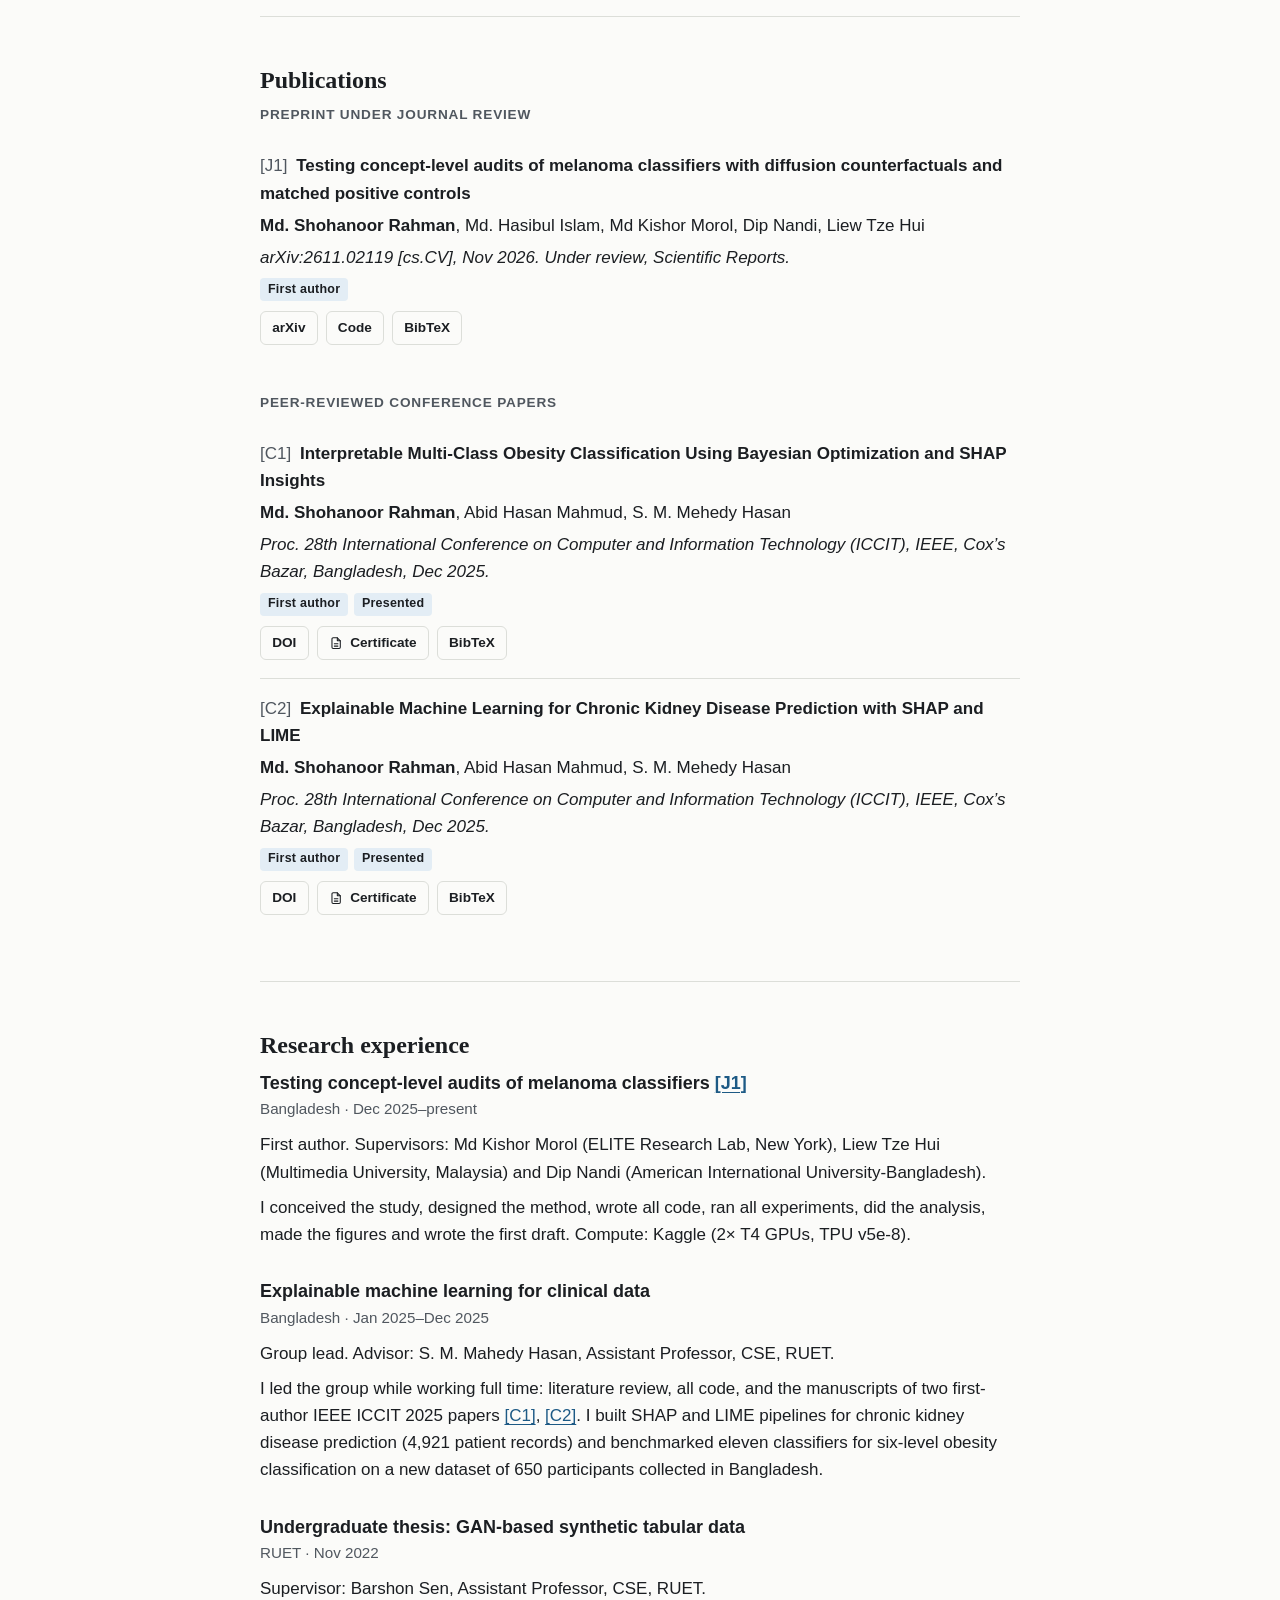
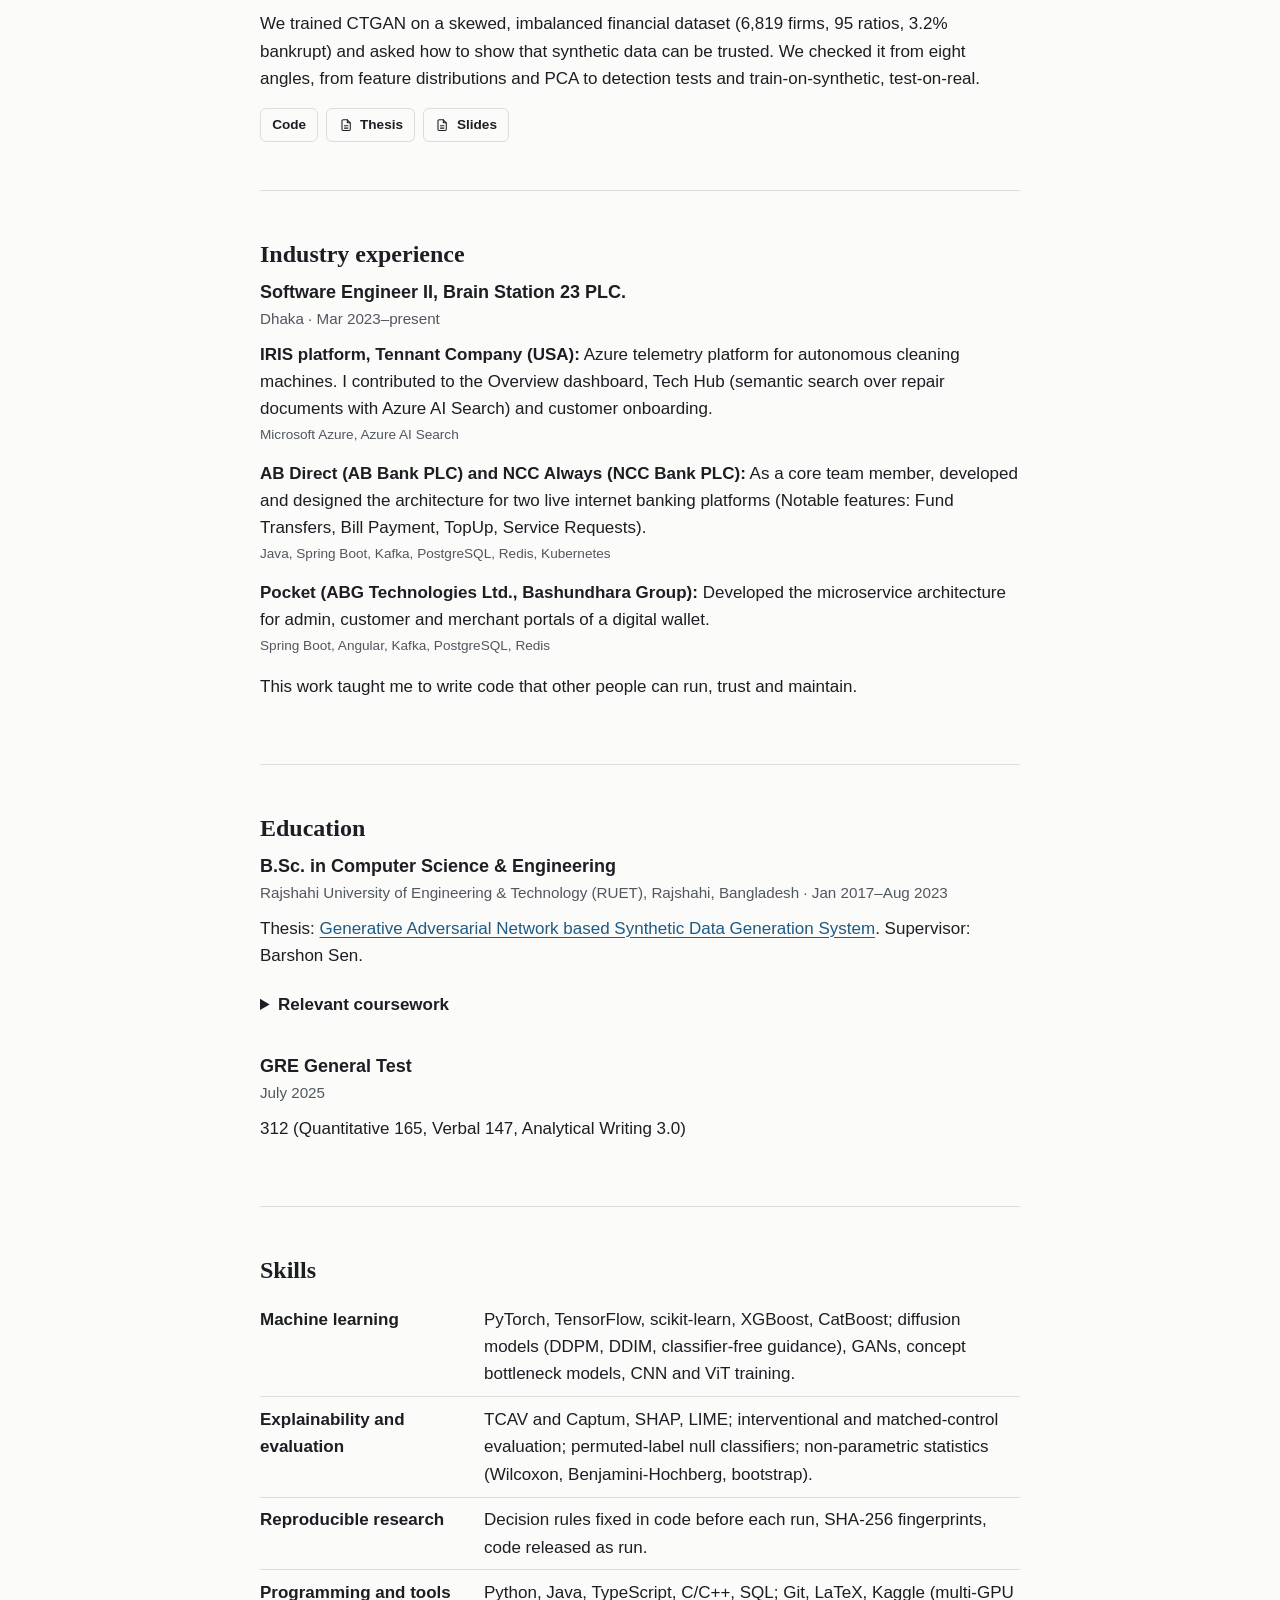
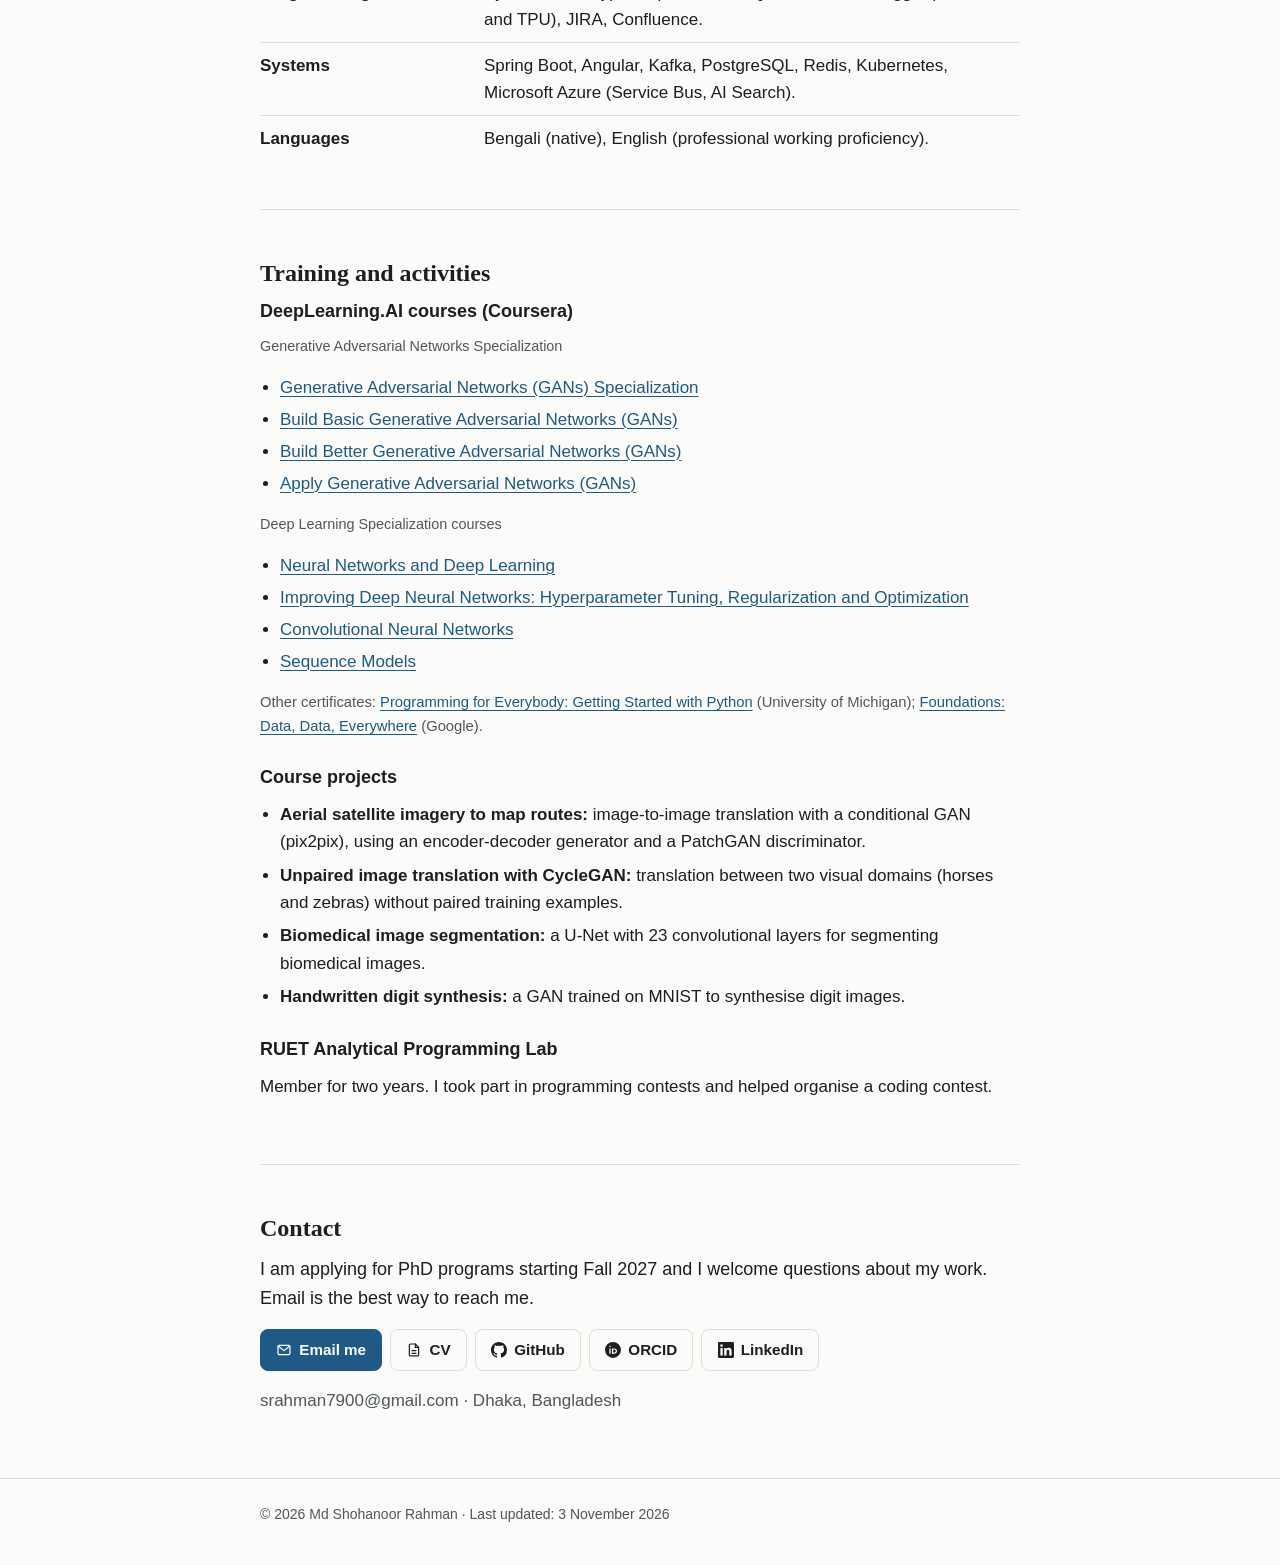
==== commit ad4a4463: "Remove Moinul Hossain from author list in research article and preprint sections" ====
--- a/index.html
+++ b/index.html
@@ -83,7 +83,6 @@
         { "@id": "https://srahman7900.github.io/#person" },
         { "@type": "Person", "name": "Md. Hasibul Islam" },
         { "@type": "Person", "name": "Md Kishor Morol" },
-        { "@type": "Person", "name": "Moinul Hossain" },
         { "@type": "Person", "name": "Dip Nandi" },
         { "@type": "Person", "name": "Liew Tze Hui" }
       ],
@@ -193,7 +192,7 @@
     <h2 id="research-h">Featured research</h2>
     <article class="card" aria-labelledby="j1-card-title">
       <h3 id="j1-card-title">Testing concept-level audits of melanoma classifiers with diffusion counterfactuals and matched positive controls</h3>
-      <p class="authors small"><strong>Md. Shohanoor Rahman</strong>, Md. Hasibul Islam, Md Kishor Morol, Moinul Hossain, Dip Nandi, Liew Tze Hui</p>
+      <p class="authors small"><strong>Md. Shohanoor Rahman</strong>, Md. Hasibul Islam, Md Kishor Morol, Dip Nandi, Liew Tze Hui</p>
       <p class="venue small muted">Preprint, arXiv:2611.02119. Under review, <i>Scientific Reports</i>. First author.</p>
 
       <p class="question"><b>Question.</b> Do concept explanations of melanoma classifiers find what a classifier really uses? I tested a counterfactual audit, TCAV and observational attribution on control classifiers whose training target is known.</p>
@@ -282,7 +281,7 @@
       <h3>Preprint under journal review</h3>
       <article class="pub" id="pub-j1">
         <p class="pub-title"><span class="pub-id">[J1]</span> Testing concept-level audits of melanoma classifiers with diffusion counterfactuals and matched positive controls</p>
-        <p><strong>Md. Shohanoor Rahman</strong>, Md. Hasibul Islam, Md Kishor Morol, Moinul Hossain, Dip Nandi, Liew Tze Hui</p>
+        <p><strong>Md. Shohanoor Rahman</strong>, Md. Hasibul Islam, Md Kishor Morol, Dip Nandi, Liew Tze Hui</p>
         <p class="venue">arXiv:2611.02119 [cs.CV], Nov 2026. Under review, Scientific Reports.</p>
         <ul class="tags"><li>First author</li></ul>
         <ul class="btn-row actions">
@@ -292,7 +291,7 @@
         </ul>
         <div class="bib" id="bib-j1" hidden>
 <pre>@misc{rahman2026testing,
-  author        = {Rahman, Md. Shohanoor and Islam, Md. Hasibul and Morol, Md Kishor and Hossain, Moinul and Nandi, Dip and Liew, Tze Hui},
+  author        = {Rahman, Md. Shohanoor and Islam, Md. Hasibul and Morol, Md Kishor and Nandi, Dip and Liew, Tze Hui},
   title         = {Testing concept-level audits of melanoma classifiers with diffusion counterfactuals and matched positive controls},
   year          = {2026},
   eprint        = {2611.02119},
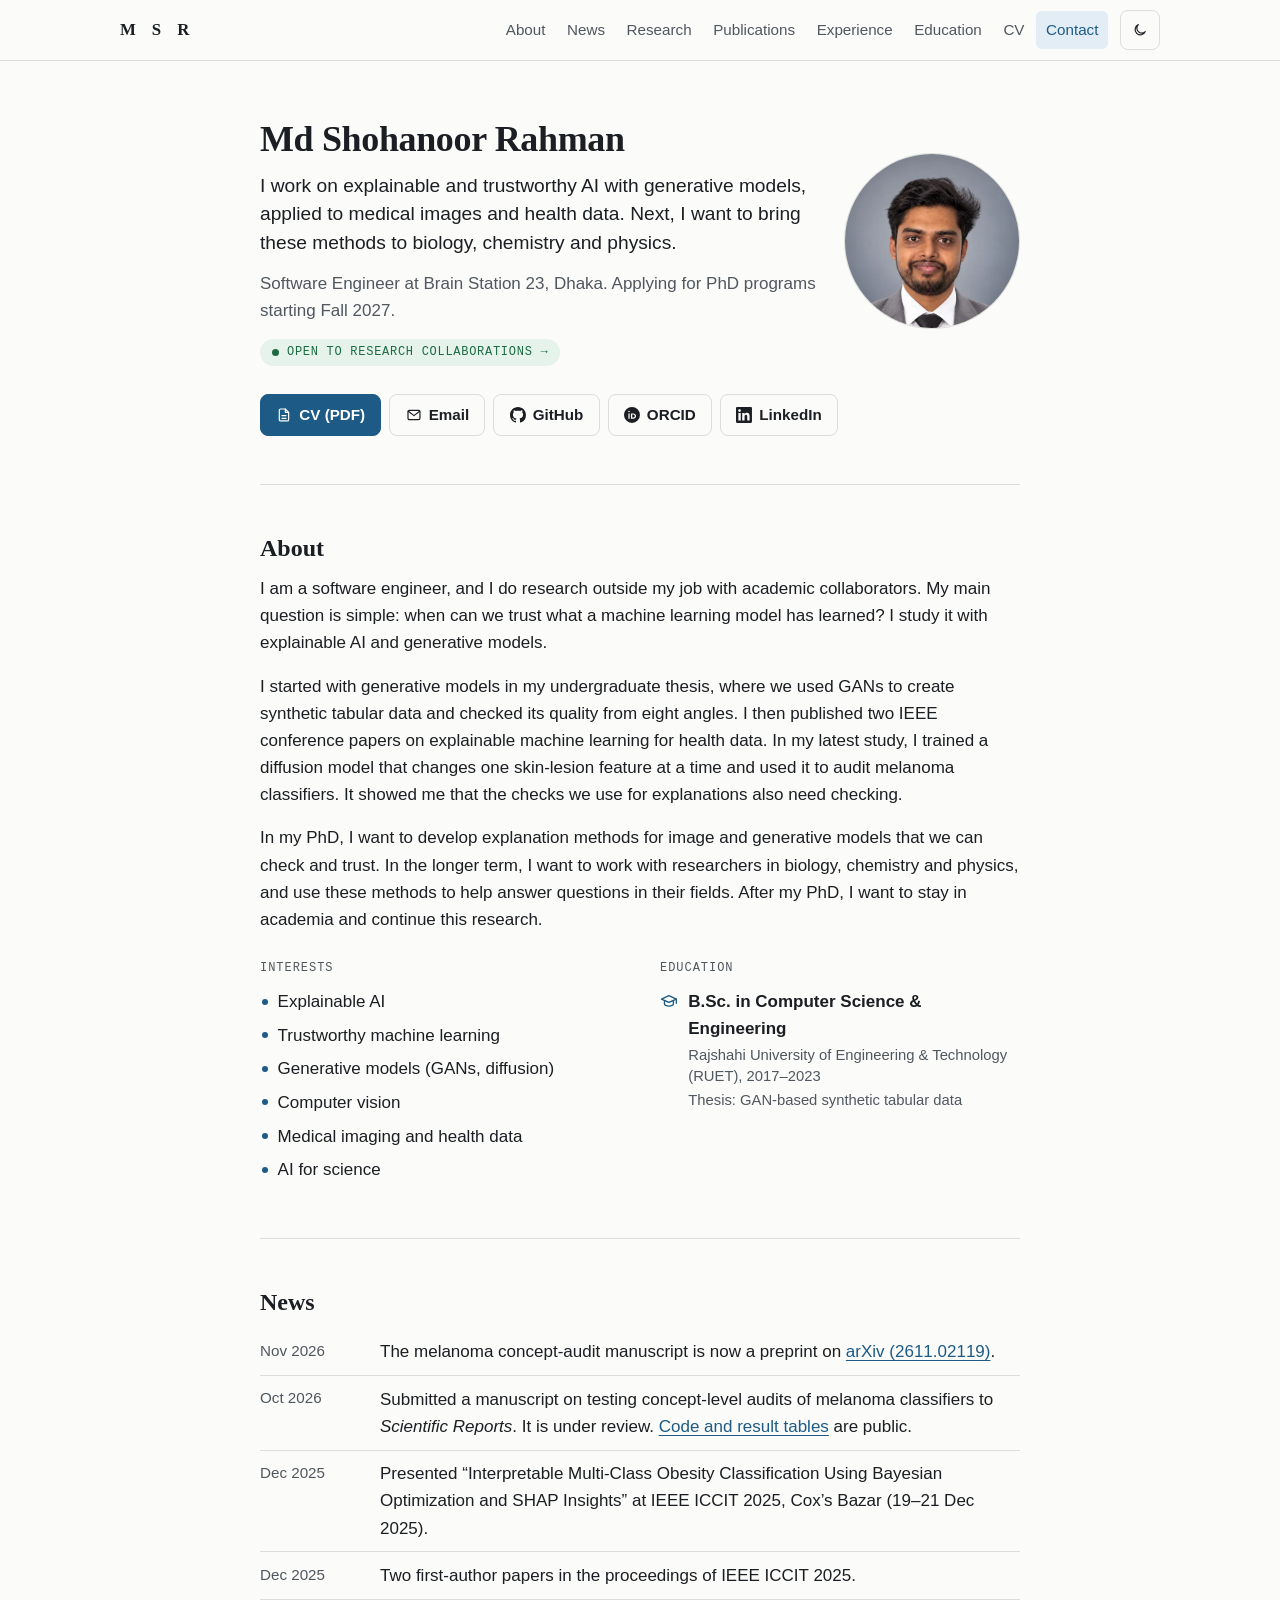
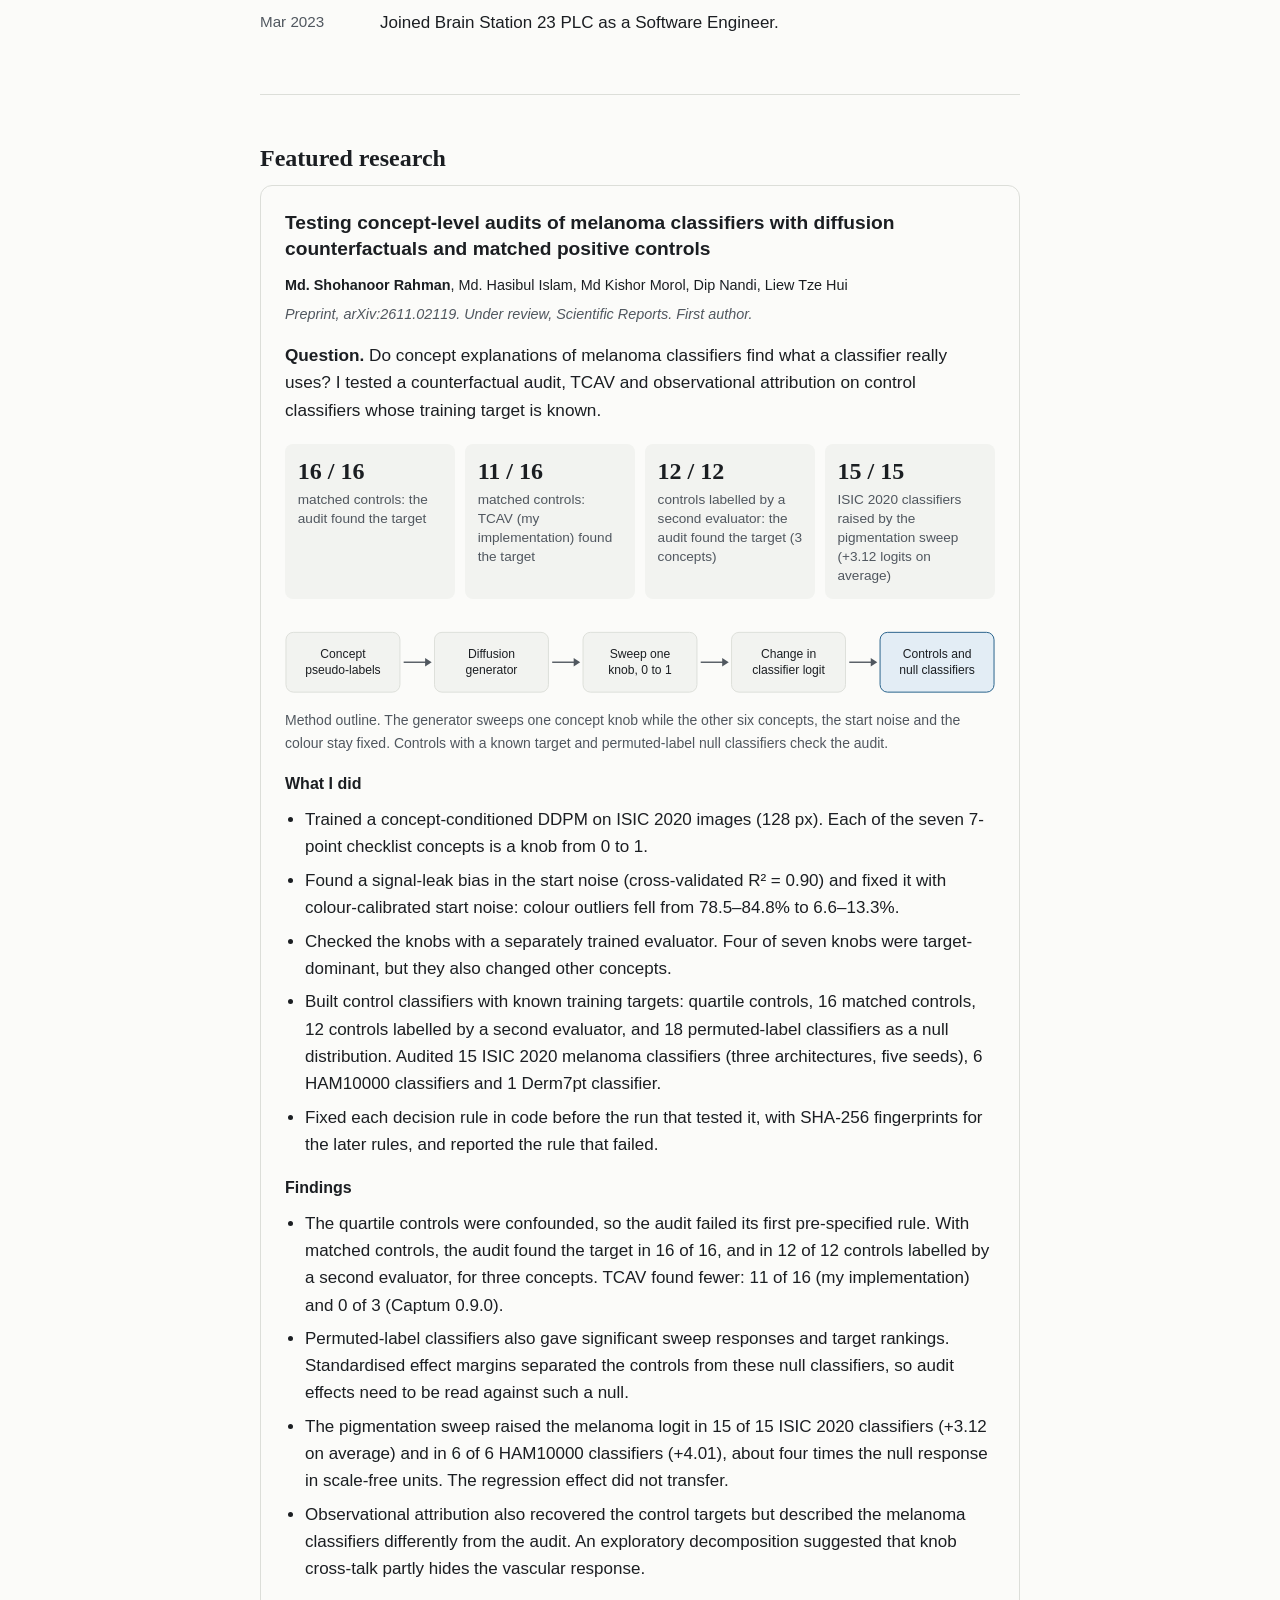
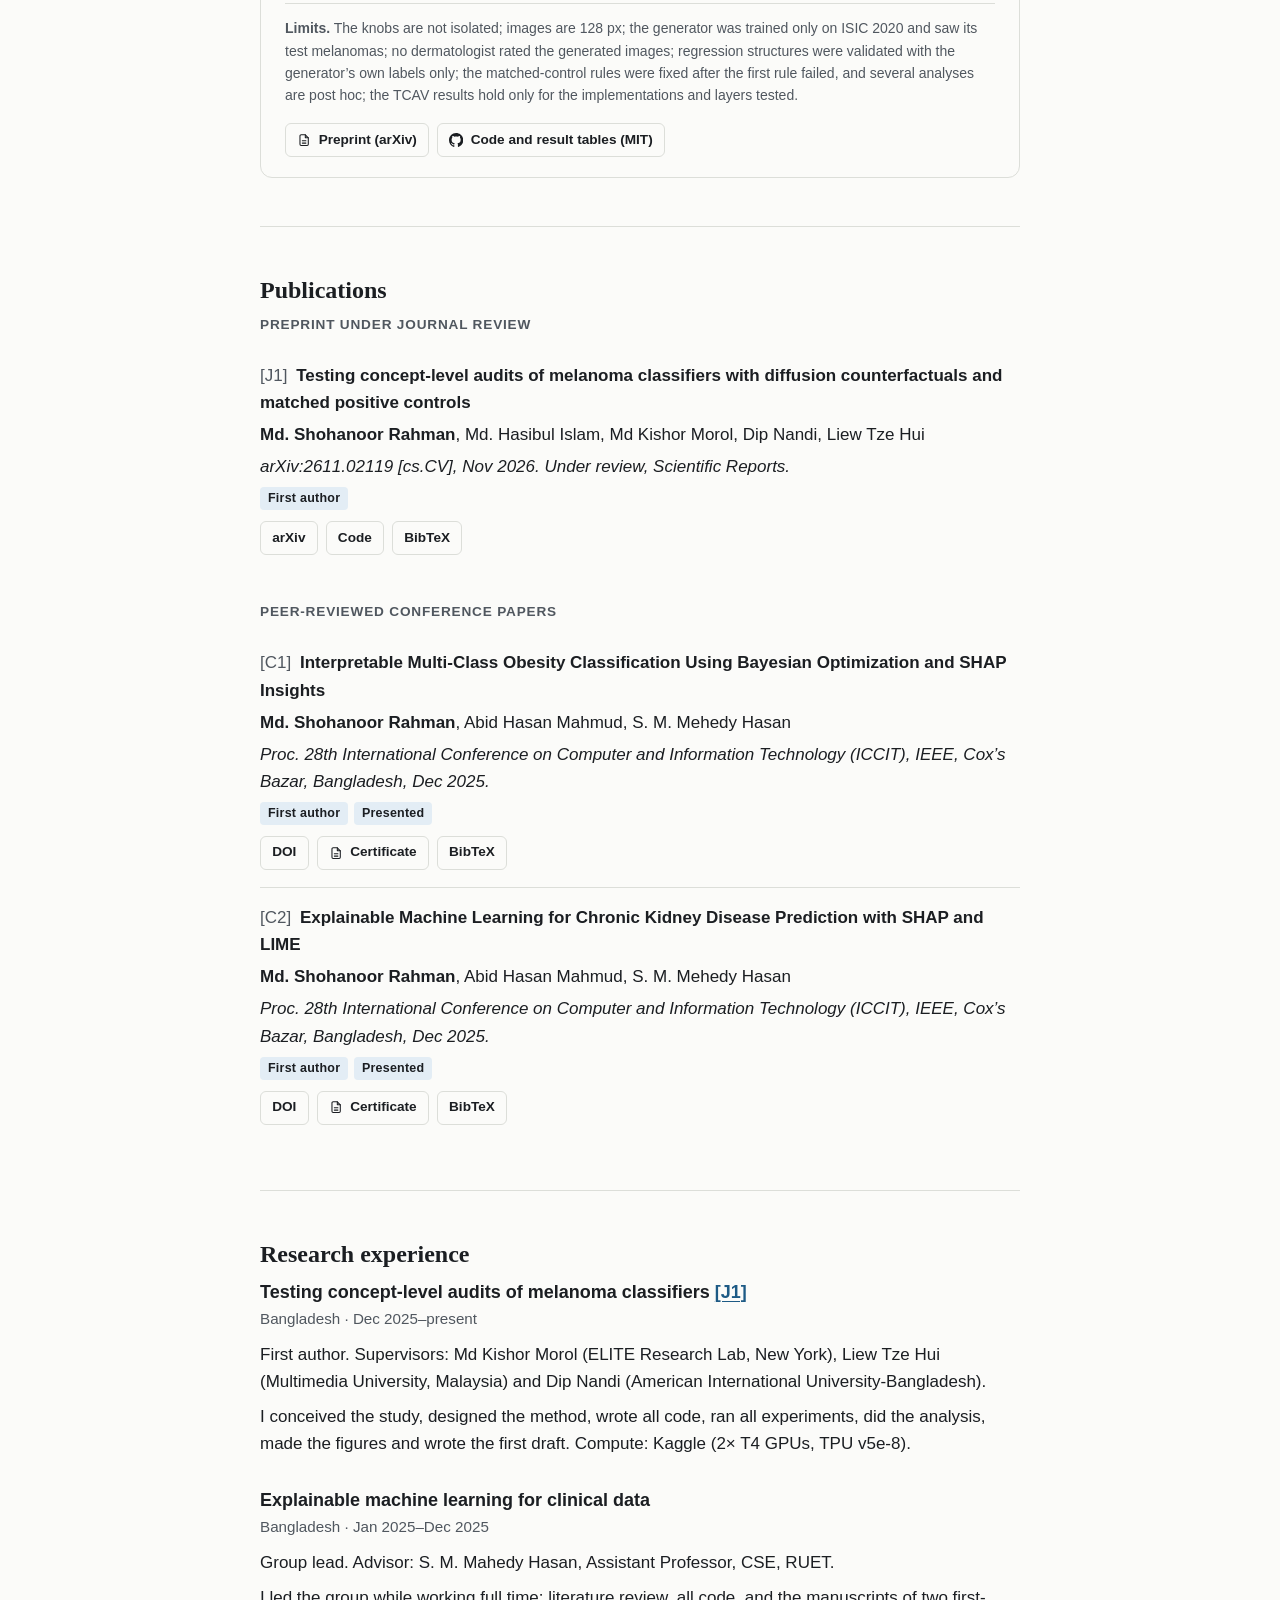
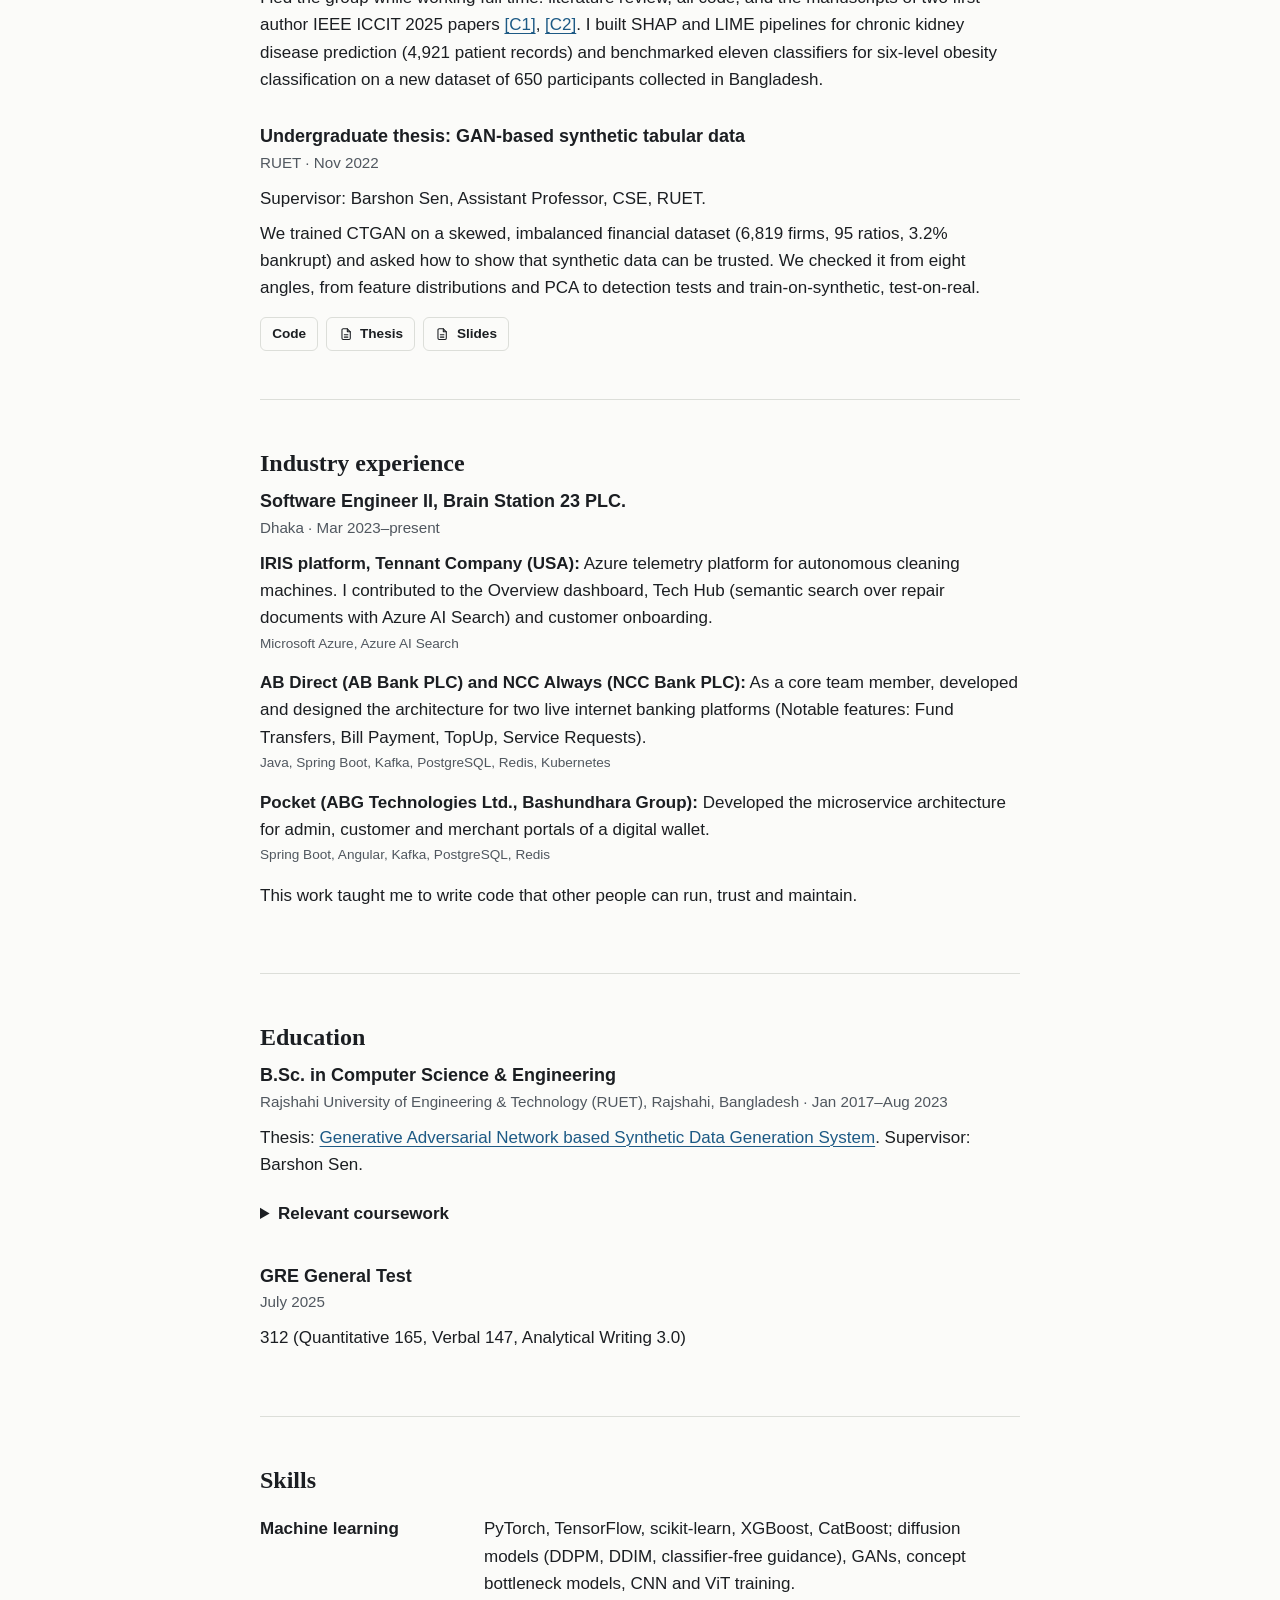
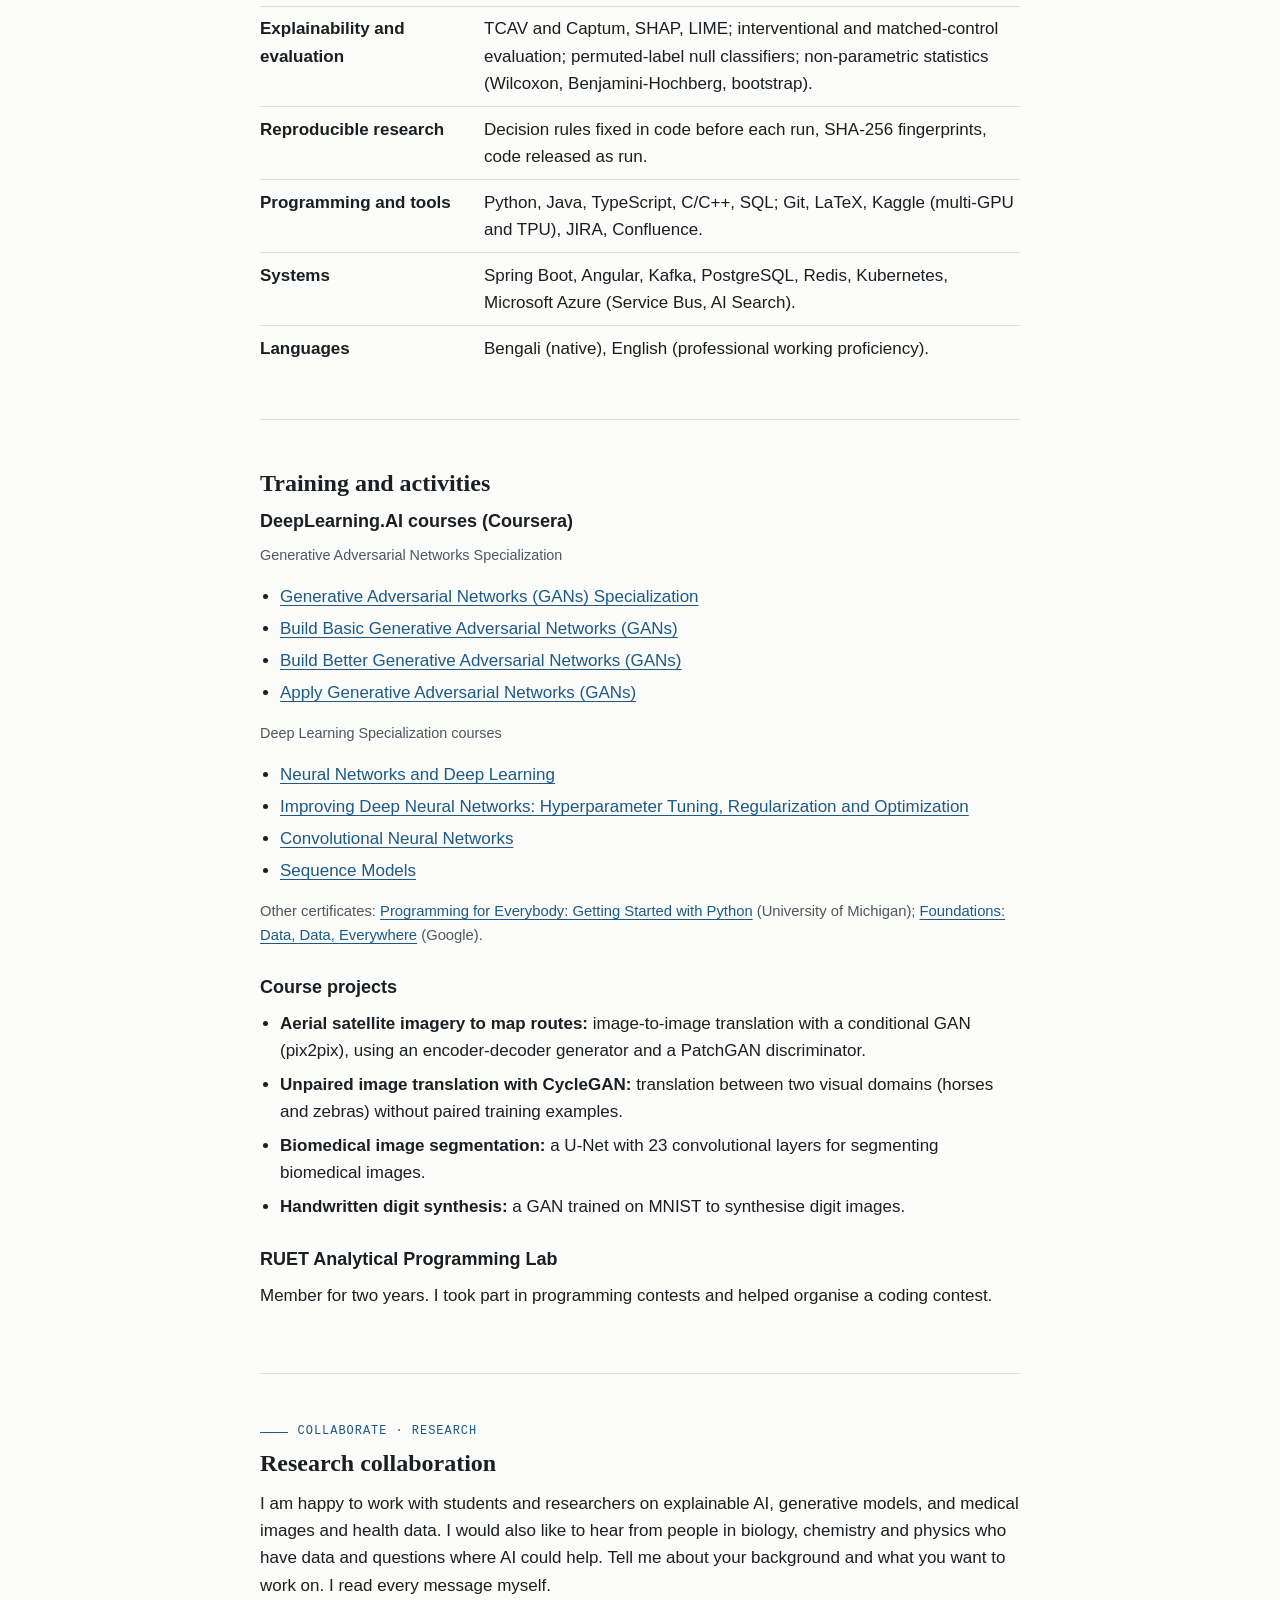
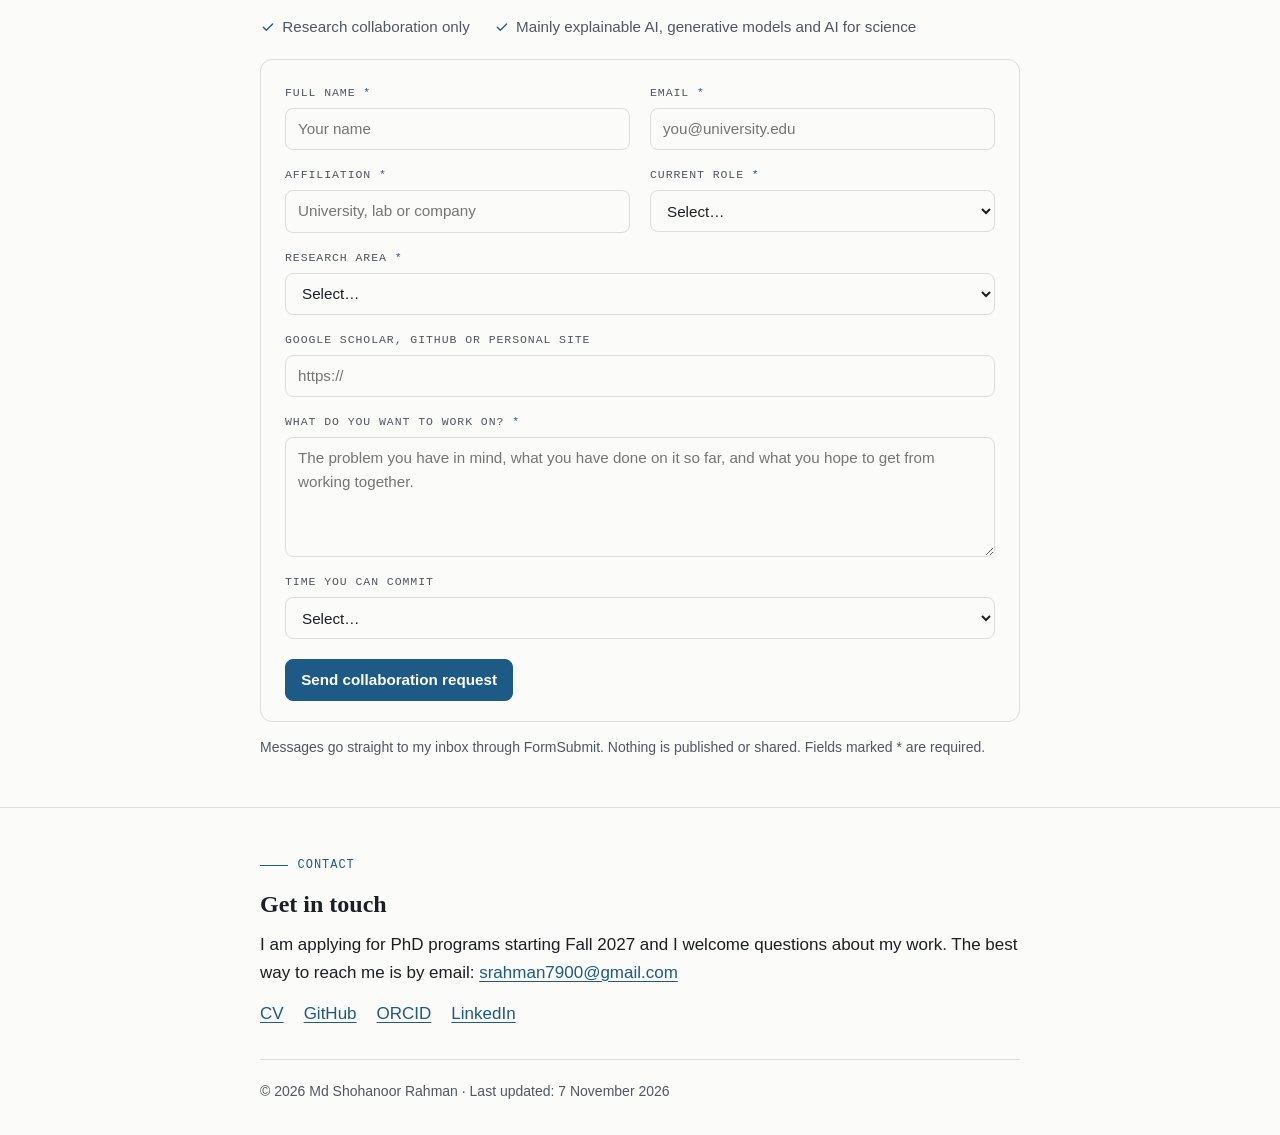
==== commit 01169158: "Add interests and education grid, collaboration form, and footer contact with view count Co-Authored" ====
--- a/index.html
+++ b/index.html
@@ -26,6 +26,7 @@
 <script>document.documentElement.classList.add('js');try{var t=localStorage.getItem('theme');if(t==='light'||t==='dark')document.documentElement.setAttribute('data-theme',t)}catch(e){}</script>
 <link rel="stylesheet" href="assets/css/style.css">
 <script src="assets/js/main.js" defer></script>
+<script data-goatcounter="https://srahman7900.goatcounter.com/count" async src="https://gc.zgo.at/count.js"></script>
 
 <script type="application/ld+json">
 {
@@ -106,6 +107,8 @@
   <symbol id="i-pdf" viewBox="0 0 24 24" fill="none" stroke="currentColor" stroke-width="1.8" stroke-linejoin="round" stroke-linecap="round"><path d="M14 3H7a2 2 0 0 0-2 2v14a2 2 0 0 0 2 2h10a2 2 0 0 0 2-2V8z"/><path d="M14 3v5h5M9 13h6M9 17h6"/></symbol>
   <symbol id="i-moon" viewBox="0 0 24 24" fill="none" stroke="currentColor" stroke-width="1.8" stroke-linejoin="round" stroke-linecap="round"><path d="M20 14.5A8 8 0 1 1 9.5 4a6.5 6.5 0 0 0 10.5 10.5z"/></symbol>
   <symbol id="i-sun" viewBox="0 0 24 24" fill="none" stroke="currentColor" stroke-width="1.8" stroke-linecap="round"><circle cx="12" cy="12" r="4"/><path d="M12 2v2M12 20v2M2 12h2M20 12h2M4.9 4.9l1.4 1.4M17.7 17.7l1.4 1.4M4.9 19.1l1.4-1.4M17.7 6.3l1.4-1.4"/></symbol>
+  <symbol id="i-cap" viewBox="0 0 24 24" fill="none" stroke="currentColor" stroke-width="1.8" stroke-linejoin="round" stroke-linecap="round"><path d="M2 9.5 12 5l10 4.5L12 14z"/><path d="M6 11.5V16c0 1.4 2.7 3 6 3s6-1.6 6-3v-4.5M22 9.5V15"/></symbol>
+  <symbol id="i-check" viewBox="0 0 24 24" fill="none" stroke="currentColor" stroke-width="2" stroke-linejoin="round" stroke-linecap="round"><path d="M5 12.5 9.5 17 19 7.5"/></symbol>
   <symbol id="i-menu" viewBox="0 0 24 24" fill="none" stroke="currentColor" stroke-width="1.8" stroke-linecap="round"><path d="M4 7h16M4 12h16M4 17h16"/></symbol>
 </svg>
 
@@ -144,6 +147,7 @@
       <h1 id="name">Md Shohanoor Rahman</h1>
       <p class="identity">I work on explainable and trustworthy AI with generative models, applied to medical images and health data. Next, I want to bring these methods to biology, chemistry and physics.</p>
       <p class="status-line">Software Engineer at Brain Station 23, Dhaka. Applying for PhD programs starting Fall 2027.</p>
+      <a class="pill-link" href="#collaborate">Open to research collaborations <span aria-hidden="true">&rarr;</span></a>
     </div>
     <picture>
       <source srcset="assets/img/portrait.webp" type="image/webp">
@@ -164,15 +168,32 @@
     <p>I am a software engineer, and I do research outside my job with academic collaborators. My main question is simple: when can we trust what a machine learning model has learned? I study it with explainable AI and generative models.</p>
     <p>I started with generative models in my undergraduate thesis, where we used GANs to create synthetic tabular data and checked its quality from eight angles. I then published two IEEE conference papers on explainable machine learning for health data. In my latest study, I trained a diffusion model that changes one skin-lesion feature at a time and used it to audit melanoma classifiers. It showed me that the checks we use for explanations also need checking.</p>
     <p>In my PhD, I want to develop explanation methods for image and generative models that we can check and trust. In the longer term, I want to work with researchers in biology, chemistry and physics, and use these methods to help answer questions in their fields. After my PhD, I want to stay in academia and continue this research.</p>
-    <h3 class="visually-hidden">Research interests</h3>
-    <ul class="chips">
-      <li>Explainable AI</li>
-      <li>Trustworthy machine learning</li>
-      <li>Generative models (GANs, diffusion)</li>
-      <li>Computer vision</li>
-      <li>Medical imaging and health data</li>
-      <li>AI for science</li>
-    </ul>
+    <div class="about-grid">
+      <div>
+        <h3 class="label">Interests</h3>
+        <ul class="dot-list">
+          <li>Explainable AI</li>
+          <li>Trustworthy machine learning</li>
+          <li>Generative models (GANs, diffusion)</li>
+          <li>Computer vision</li>
+          <li>Medical imaging and health data</li>
+          <li>AI for science</li>
+        </ul>
+      </div>
+      <div>
+        <h3 class="label">Education</h3>
+        <ul class="edu-list">
+          <li>
+            <svg class="icon" aria-hidden="true"><use href="#i-cap"/></svg>
+            <div>
+              <b>B.Sc. in Computer Science &amp; Engineering</b>
+              <span>Rajshahi University of Engineering &amp; Technology (RUET), 2017&ndash;2023</span>
+              <span>Thesis: GAN-based synthetic tabular data</span>
+            </div>
+          </li>
+        </ul>
+      </div>
+    </div>
   </section>
 
   <!-- 3. News -->
@@ -508,24 +529,103 @@
   </section>
 
   <!-- 11. Contact -->
-  <section id="contact" aria-labelledby="contact-h">
-    <h2 id="contact-h">Contact</h2>
-    <p class="lead">I am applying for PhD programs starting Fall 2027 and I welcome questions about my work. Email is the best way to reach me.</p>
-    <ul class="btn-row contact-links">
-      <li><a class="btn btn-primary" href="mailto:srahman7900@gmail.com"><svg class="icon" aria-hidden="true"><use href="#i-mail"/></svg>Email me</a></li>
-      <li><a class="btn" href="cv.html"><svg class="icon" aria-hidden="true"><use href="#i-pdf"/></svg>CV</a></li>
-      <li><a class="btn" href="https://github.com/srahman7900"><svg class="icon" aria-hidden="true"><use href="#i-github"/></svg>GitHub</a></li>
-      <li><a class="btn" href="https://orcid.org/0009-0004-4447-7502"><svg class="icon" aria-hidden="true"><use href="#i-orcid"/></svg>ORCID</a></li>
-      <li><a class="btn" href="https://www.linkedin.com/in/shohanoor-rahman/"><svg class="icon" aria-hidden="true"><use href="#i-linkedin"/></svg>LinkedIn</a></li>
+  <section id="collaborate" data-nav="contact" aria-labelledby="collab-h">
+    <p class="eyebrow">Collaborate · Research</p>
+    <h2 id="collab-h">Research collaboration</h2>
+    <p>I am happy to work with students and researchers on explainable AI, generative models, and medical images and health data. I would also like to hear from people in biology, chemistry and physics who have data and questions where AI could help. Tell me about your background and what you want to work on. I read every message myself.</p>
+    <ul class="collab-checks">
+      <li><svg class="icon" aria-hidden="true"><use href="#i-check"/></svg>Research collaboration only</li>
+      <li><svg class="icon" aria-hidden="true"><use href="#i-check"/></svg>Mainly explainable AI, generative models and AI for science</li>
     </ul>
-    <p class="email-text">srahman7900@gmail.com · Dhaka, Bangladesh</p>
+    <form class="card collab-form" action="https://formsubmit.co/srahman7900@gmail.com" method="POST" data-ajax="https://formsubmit.co/ajax/srahman7900@gmail.com">
+      <input type="hidden" name="_subject" value="Research collaboration request (srahman7900.github.io)">
+      <input type="hidden" name="_template" value="table">
+      <input type="hidden" name="_next" value="https://srahman7900.github.io/#collaborate">
+      <div class="hp" aria-hidden="true"><label for="f-honey">Leave this empty</label><input type="text" id="f-honey" name="_honey" tabindex="-1" autocomplete="off"></div>
+      <div class="form-grid">
+        <div class="field">
+          <label for="f-name">Full name <span class="req" aria-hidden="true">*</span></label>
+          <input id="f-name" name="Name" type="text" autocomplete="name" required placeholder="Your name">
+        </div>
+        <div class="field">
+          <label for="f-email">Email <span class="req" aria-hidden="true">*</span></label>
+          <input id="f-email" name="email" type="email" autocomplete="email" required placeholder="you@university.edu">
+        </div>
+        <div class="field">
+          <label for="f-aff">Affiliation <span class="req" aria-hidden="true">*</span></label>
+          <input id="f-aff" name="Affiliation" type="text" autocomplete="organization" required placeholder="University, lab or company">
+        </div>
+        <div class="field">
+          <label for="f-role">Current role <span class="req" aria-hidden="true">*</span></label>
+          <select id="f-role" name="Role" required>
+            <option value="">Select&hellip;</option>
+            <option>Undergraduate student</option>
+            <option>Master's student</option>
+            <option>PhD student</option>
+            <option>Postdoc or faculty</option>
+            <option>Industry researcher</option>
+            <option>Other</option>
+          </select>
+        </div>
+        <div class="field full">
+          <label for="f-area">Research area <span class="req" aria-hidden="true">*</span></label>
+          <select id="f-area" name="Research area" required>
+            <option value="">Select&hellip;</option>
+            <option>Explainable AI</option>
+            <option>Trustworthy machine learning</option>
+            <option>Generative models</option>
+            <option>Computer vision</option>
+            <option>Medical imaging and health data</option>
+            <option>AI for science</option>
+            <option>Other</option>
+          </select>
+        </div>
+        <div class="field full">
+          <label for="f-link">Google Scholar, GitHub or personal site</label>
+          <input id="f-link" name="Link" type="url" autocomplete="url" placeholder="https://">
+        </div>
+        <div class="field full">
+          <label for="f-msg">What do you want to work on? <span class="req" aria-hidden="true">*</span></label>
+          <textarea id="f-msg" name="Message" required placeholder="The problem you have in mind, what you have done on it so far, and what you hope to get from working together."></textarea>
+        </div>
+        <div class="field full">
+          <label for="f-time">Time you can commit</label>
+          <select id="f-time" name="Time">
+            <option value="">Select&hellip;</option>
+            <option>A few hours a week</option>
+            <option>About 10 hours a week</option>
+            <option>Full-time</option>
+            <option>Not sure yet</option>
+          </select>
+        </div>
+      </div>
+      <div class="form-actions">
+        <button class="btn btn-primary" type="submit">Send collaboration request</button>
+        <p class="form-status" role="status" aria-live="polite"></p>
+      </div>
+    </form>
+    <p class="form-note">Messages go straight to my inbox through FormSubmit. Nothing is published or shared. Fields marked * are required.</p>
   </section>
 
 </main>
 
 <footer class="site-footer">
   <div class="wrap">
-    <p>&copy; 2026 Md Shohanoor Rahman · Last updated: 3 November 2026</p>
+    <section id="contact" class="contact" aria-labelledby="contact-h">
+      <p class="eyebrow">Contact</p>
+      <h2 id="contact-h">Get in touch</h2>
+      <p>I am applying for PhD programs starting Fall 2027 and I welcome questions about my work. The best way to reach me is by email: <a href="mailto:srahman7900@gmail.com">srahman7900@gmail.com</a></p>
+      <ul class="text-links">
+        <li><a href="cv.html">CV</a></li>
+        <li><a href="https://github.com/srahman7900">GitHub</a></li>
+        <li><a href="https://orcid.org/0009-0004-4447-7502">ORCID</a></li>
+        <li><a href="https://www.linkedin.com/in/shohanoor-rahman/">LinkedIn</a></li>
+      </ul>
+    </section>
+    <div class="footer-bottom">
+      <p>&copy; 2026 Md Shohanoor Rahman · Last updated: 7 November 2026</p>
+      <p class="view-count" data-src="https://raw.githubusercontent.com/srahman7900/srahman7900.github.io/stats/country-stats.json" hidden></p>
+    </div>
   </div>
 </footer>
 
--- a/assets/css/style.css
+++ b/assets/css/style.css
@@ -12,6 +12,8 @@
   --accent-text: #ffffff;
   --accent-soft: #e3edf5;
   --focus: #b35c00;
+  --ok: #1d6b43;
+  --ok-soft: #e5f3eb;
 
   --sans: -apple-system, BlinkMacSystemFont, "Segoe UI", Roboto, "Helvetica Neue", Arial, sans-serif;
   --serif: "Iowan Old Style", "Palatino Linotype", Palatino, "Book Antiqua", Georgia, serif;
@@ -34,6 +36,8 @@
     --accent-text: #0f1215;
     --accent-soft: #1b2a36;
     --focus: #f0a64a;
+    --ok: #7fd3a4;
+    --ok-soft: #17291f;
   }
 }
 /* Dark: chosen with the toggle */
@@ -48,6 +52,8 @@
   --accent-text: #0f1215;
   --accent-soft: #1b2a36;
   --focus: #f0a64a;
+  --ok: #7fd3a4;
+  --ok-soft: #17291f;
 }
 
 /* ---------- Base ---------- */
@@ -206,12 +212,43 @@
 .btn-primary:hover { color: var(--accent-text); filter: brightness(1.08); }
 .btn-sm { min-height: 34px; padding: 0.25rem 0.7rem; font-size: 0.85rem; border-radius: 6px; }
 
-/* ---------- Chips ---------- */
-.chips { list-style: none; padding: 0; margin: 1.25rem 0 0; display: flex; flex-wrap: wrap; gap: 0.45rem; }
-.chips li {
-  margin: 0; padding: 0.2rem 0.7rem;
-  border: 1px solid var(--rule); border-radius: 999px;
-  font-size: 0.875rem; color: var(--muted);
+/* ---------- Section eyebrow and labels ---------- */
+.eyebrow {
+  display: flex; align-items: center; gap: 0.6rem; margin: 0 0 0.4rem;
+  font-family: var(--mono); font-size: 0.75rem; letter-spacing: 0.08em;
+  text-transform: uppercase; color: var(--accent);
+}
+.eyebrow::before { content: ""; width: 1.75rem; height: 1px; background: currentColor; }
+.label {
+  font-family: var(--mono); font-size: 0.75rem; font-weight: 500; letter-spacing: 0.08em;
+  text-transform: uppercase; color: var(--muted); margin: 0 0 0.75rem;
+}
+
+/* ---------- Hero: collaboration pill ---------- */
+.pill-link {
+  display: inline-flex; align-items: center; gap: 0.5rem; margin-top: 0.9rem;
+  padding: 0.25rem 0.75rem; border-radius: 999px;
+  background: var(--ok-soft); color: var(--ok);
+  font-family: var(--mono); font-size: 0.75rem; letter-spacing: 0.06em; text-transform: uppercase;
+  text-decoration: none;
+}
+.pill-link::before { content: ""; width: 7px; height: 7px; border-radius: 50%; background: currentColor; }
+.pill-link:hover { text-decoration: underline; }
+
+/* ---------- About: interests and education ---------- */
+.about-grid { display: grid; grid-template-columns: 1fr 1fr; gap: 1.5rem 2.5rem; margin-top: 1.75rem; }
+.dot-list, .edu-list { list-style: none; padding: 0; margin: 0; }
+.dot-list li { position: relative; padding-left: 1.1rem; margin-bottom: 0.4rem; }
+.dot-list li::before {
+  content: ""; position: absolute; left: 0.1rem; top: 0.62em;
+  width: 6px; height: 6px; border-radius: 50%; background: var(--accent);
+}
+.edu-list li { display: grid; grid-template-columns: auto 1fr; gap: 0.65rem; margin-bottom: 0.9rem; }
+.edu-list .icon { color: var(--accent); margin-top: 0.25rem; }
+.edu-list b { display: block; font-weight: 600; }
+.edu-list span { display: block; color: var(--muted); font-size: 0.925rem; line-height: 1.45; margin-top: 0.15rem; }
+@media (max-width: 640px) {
+  .about-grid { grid-template-columns: 1fr; }
 }
 
 /* ---------- News ---------- */
@@ -340,16 +377,59 @@
 .cert-list li { margin-bottom: 0.3rem; }
 .minor { font-size: 0.925rem; color: var(--muted); }
 
-/* ---------- Contact ---------- */
-.contact-links { margin-top: 1rem; }
-.email-text { margin-top: 1rem; color: var(--muted); }
-
-/* ---------- Footer ---------- */
-.site-footer {
-  border-top: 1px solid var(--rule);
-  padding: 1.5rem 0 2.5rem; color: var(--muted); font-size: 0.875rem;
-}
+/* ---------- Collaboration form ---------- */
+.collab-checks {
+  list-style: none; padding: 0; margin: 0 0 1.25rem;
+  display: flex; flex-wrap: wrap; gap: 0.35rem 1.5rem; color: var(--muted); font-size: 0.95rem;
+}
+.collab-checks li { display: flex; align-items: center; gap: 0.4rem; margin: 0; }
+.collab-checks .icon { color: var(--accent); }
+.form-grid { display: grid; grid-template-columns: 1fr 1fr; gap: 1rem 1.25rem; }
+.field { display: flex; flex-direction: column; gap: 0.35rem; min-width: 0; }
+.field.full { grid-column: 1 / -1; }
+.field label {
+  font-family: var(--mono); font-size: 0.72rem; letter-spacing: 0.08em;
+  text-transform: uppercase; color: var(--muted);
+}
+.field .req { color: var(--accent); }
+.field input, .field select, .field textarea {
+  width: 100%; min-height: 42px; padding: 0.5rem 0.75rem;
+  font: inherit; font-size: 0.95rem; color: var(--text);
+  background: var(--bg); border: 1px solid var(--rule); border-radius: 8px;
+}
+.field textarea { min-height: 7.5rem; resize: vertical; }
+.field input:hover, .field select:hover, .field textarea:hover { border-color: var(--muted); }
+.form-actions { display: flex; flex-wrap: wrap; align-items: center; gap: 0.75rem 1rem; margin-top: 1.25rem; }
+.form-status { margin: 0; font-size: 0.95rem; }
+.form-status.error { color: var(--focus); }
+.form-note { margin: 0.9rem 0 0; font-size: 0.875rem; color: var(--muted); }
+.hp { position: absolute; left: -9999px; width: 1px; height: 1px; overflow: hidden; }
+@media (max-width: 640px) {
+  .form-grid { grid-template-columns: 1fr; }
+}
+
+/* ---------- Footer: contact, views, date ---------- */
+.site-footer { border-top: 1px solid var(--rule); padding: 0 0 2rem; }
 .site-footer p { margin: 0; }
+.contact { padding: 3rem 0 2rem; }
+.contact p { margin-bottom: 0.9rem; }
+.text-links { list-style: none; padding: 0; margin: 0; display: flex; flex-wrap: wrap; gap: 0.35rem 1.25rem; }
+.text-links li { margin: 0; }
+.footer-bottom {
+  display: flex; flex-wrap: wrap; align-items: center; justify-content: space-between; gap: 0.75rem 1.5rem;
+  padding-top: 1.25rem; border-top: 1px solid var(--rule);
+  color: var(--muted); font-size: 0.875rem;
+}
+.view-count {
+  display: inline-flex; flex-wrap: wrap; align-items: center; gap: 0.4rem;
+  padding: 0.25rem 0.8rem; border: 1px solid var(--rule); border-radius: 999px;
+  background: var(--surface); font-family: var(--mono); font-size: 0.75rem; letter-spacing: 0.04em;
+}
+.view-count::before { content: ""; width: 7px; height: 7px; border-radius: 50%; background: var(--ok); }
+.view-count b { color: var(--text); font-weight: 600; }
+.view-count .lbl { text-transform: uppercase; }
+.view-count img { display: inline-block; width: 18px; height: 13.5px; border-radius: 2px; object-fit: cover; }
+.view-count .country { display: inline-flex; align-items: center; gap: 0.3rem; }
 
 /* ---------- CV page ---------- */
 .cv-head { padding: 2.5rem 0 1.25rem; }
@@ -377,7 +457,7 @@
     --accent: #000; --accent-soft: #fff; --accent-text: #000;
   }
   body { font-size: 10.5pt; line-height: 1.45; }
-  .site-header, .skip-link, .btn-row, .theme-btn, .bib, .actions, .method, .portrait, picture, .cv-frame { display: none !important; }
+  .site-header, .skip-link, .btn-row, .theme-btn, .pill-link, #collaborate, .view-count, .bib, .actions, .method, .portrait, picture, .cv-frame { display: none !important; }
   main section { padding: 1rem 0; break-inside: auto; }
   .hero { display: block; padding: 0 0 0.5rem; }
   h2, h3 { break-after: avoid; }
@@ -386,5 +466,5 @@
   .tiles li { border: 1px solid var(--rule); }
   a { color: #000; text-decoration: none; }
   a[href^="http"]::after, a[href^="mailto"]::after { content: " (" attr(href) ")"; font-size: 0.85em; word-break: break-all; }
-  .nav-list a::after, .chips a::after { content: none; }
-}
+  .nav-list a::after, .text-links a::after { content: none; }
+}
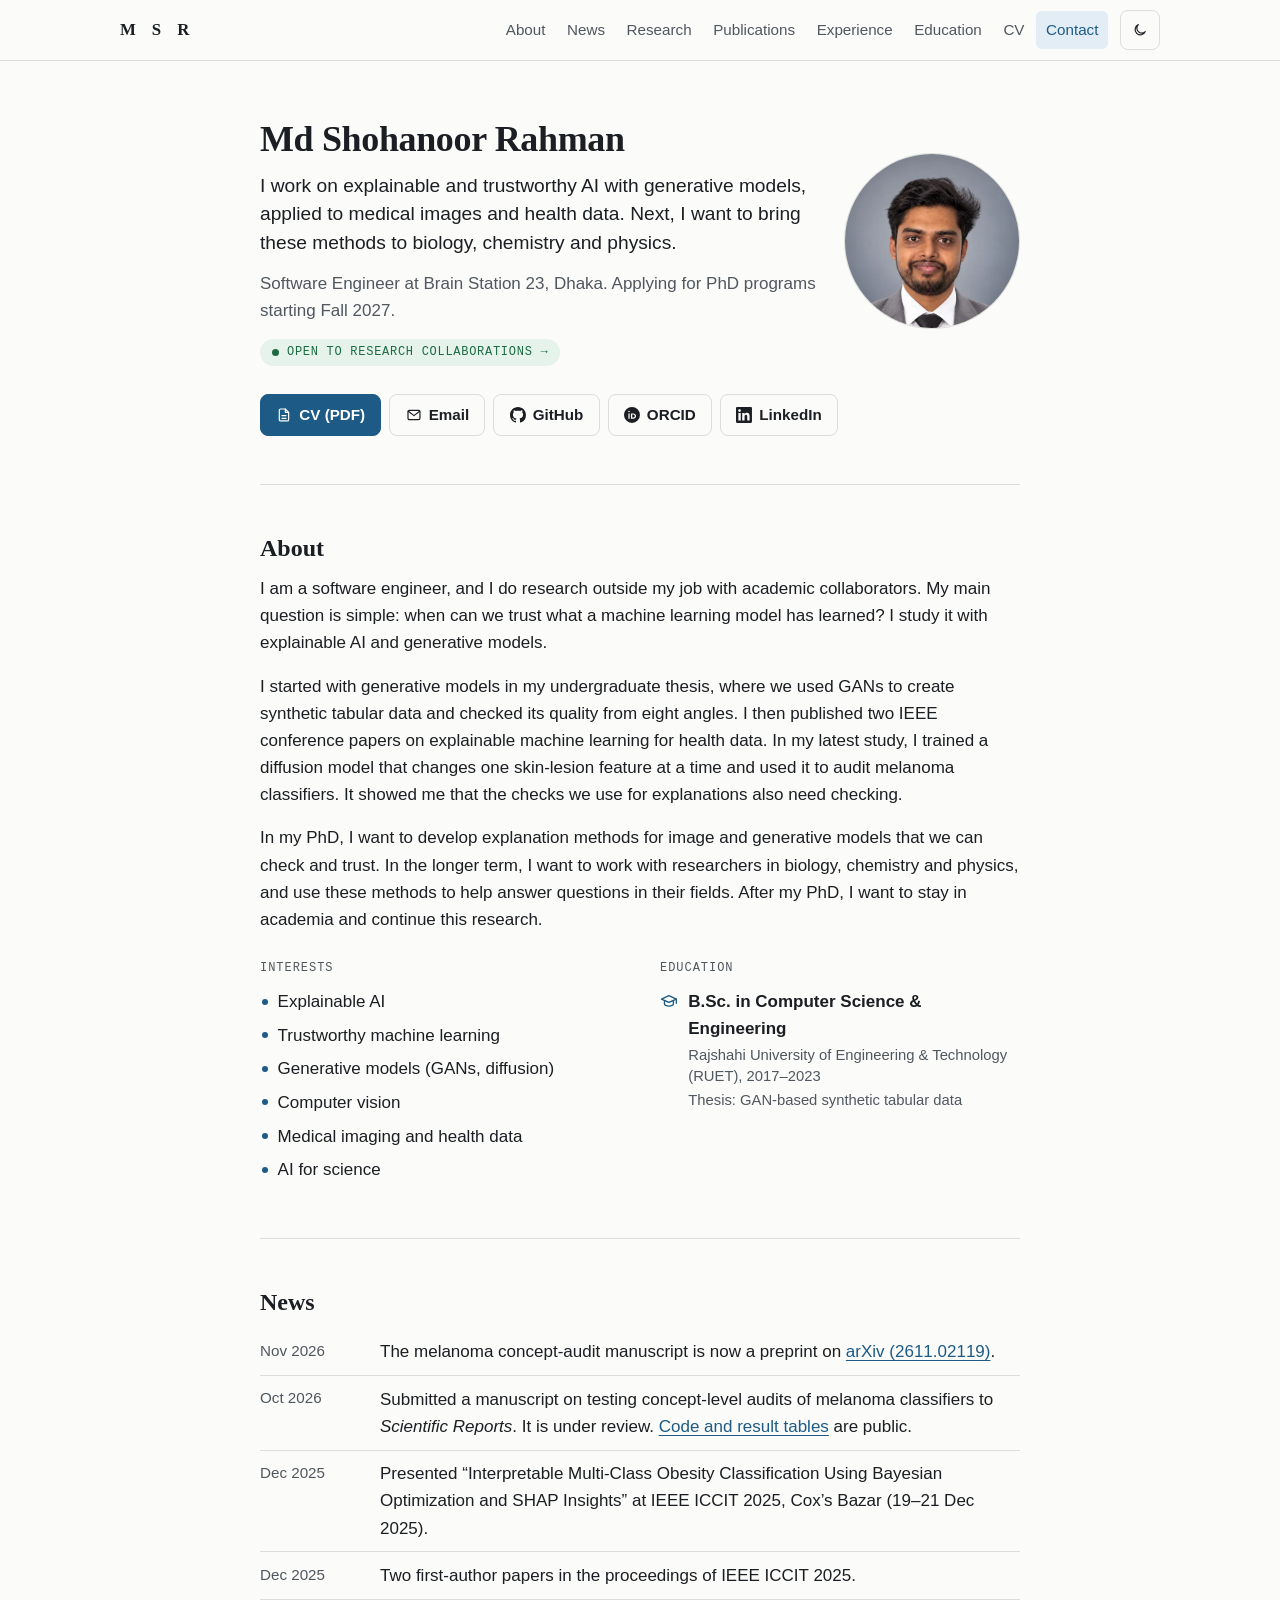
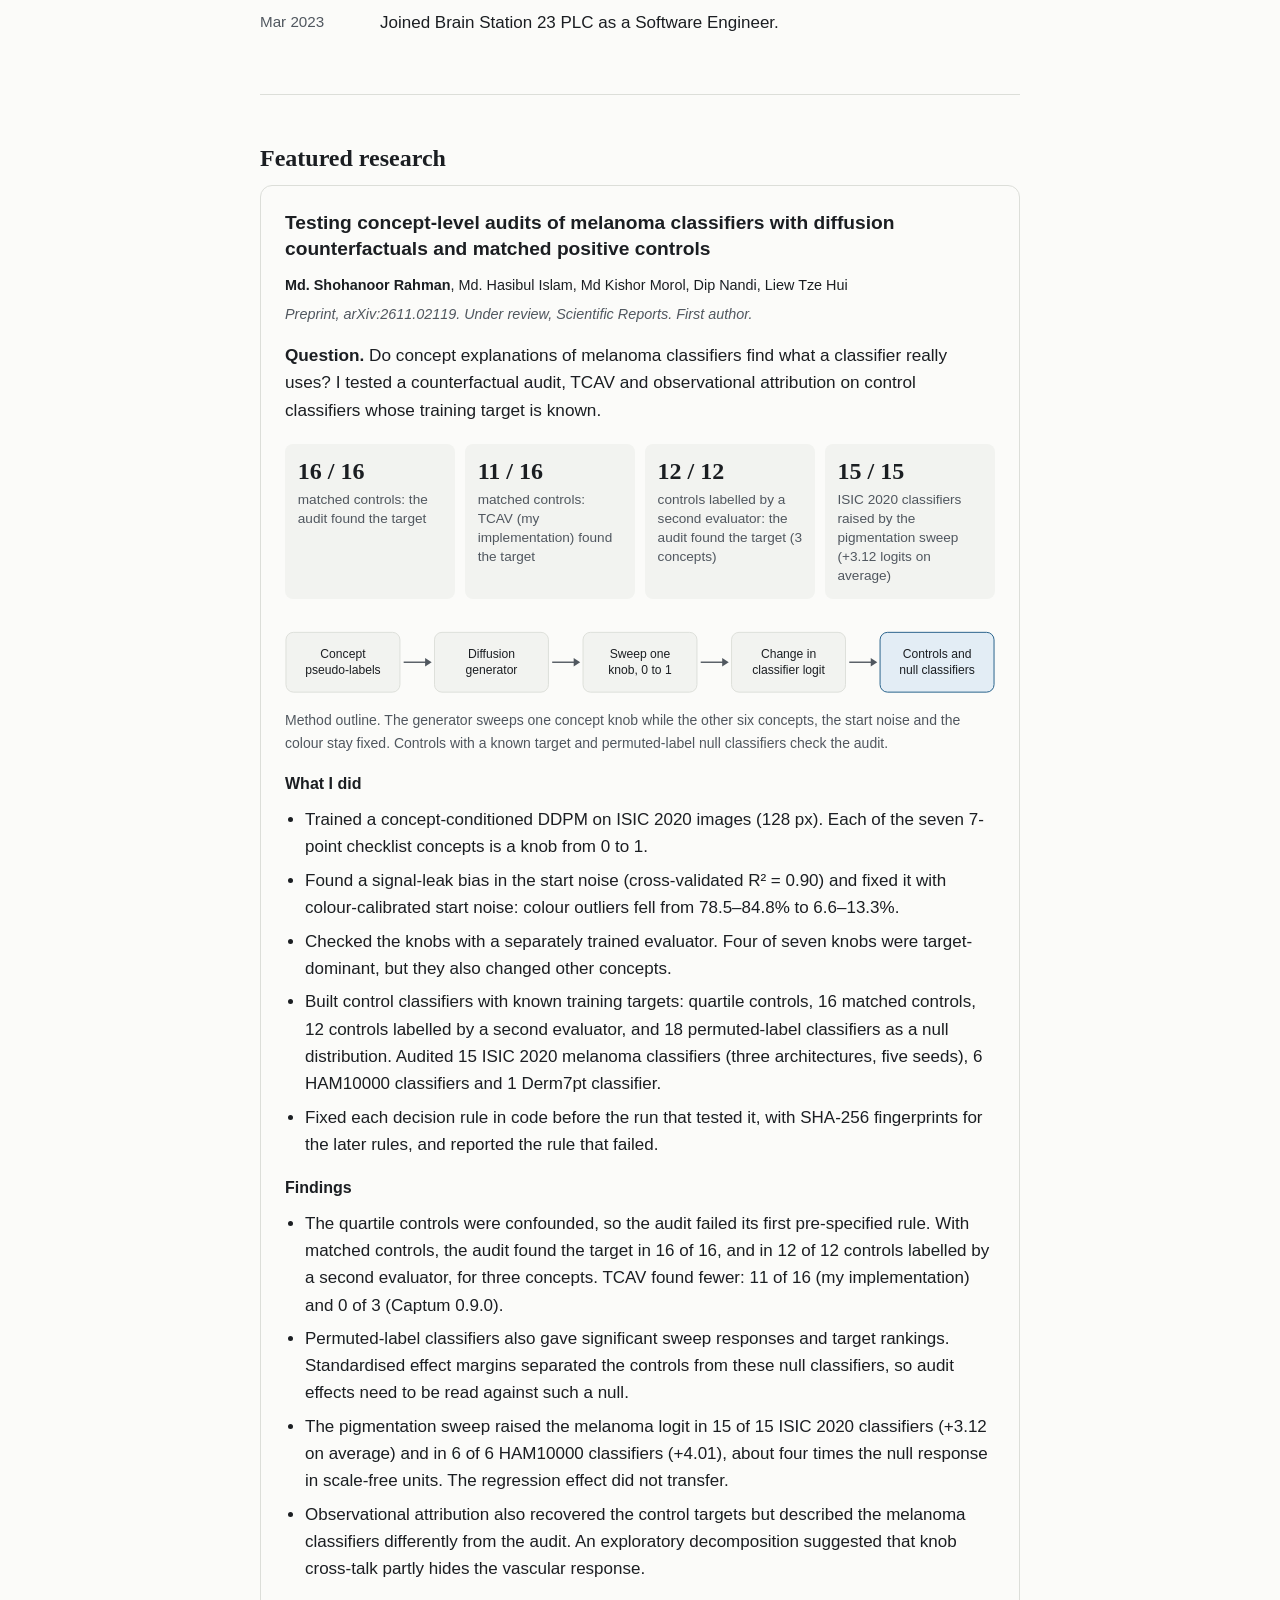
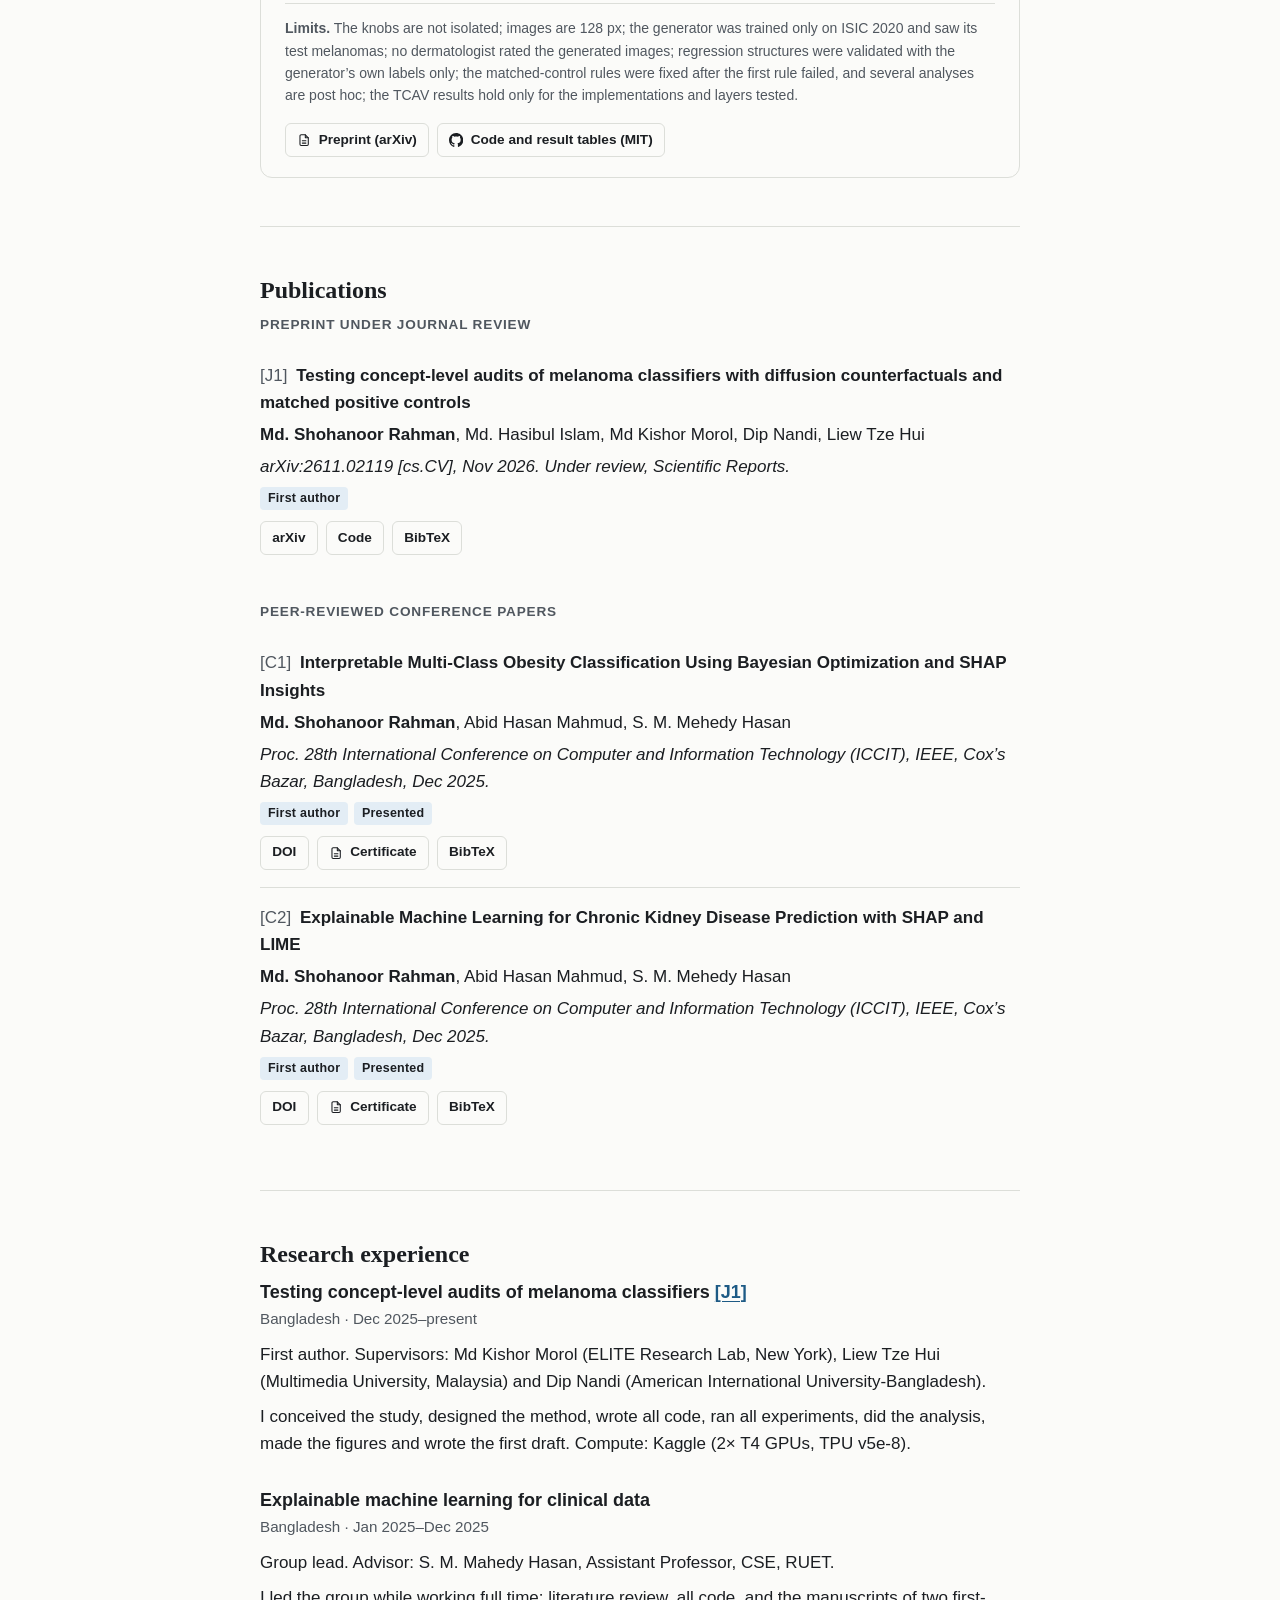
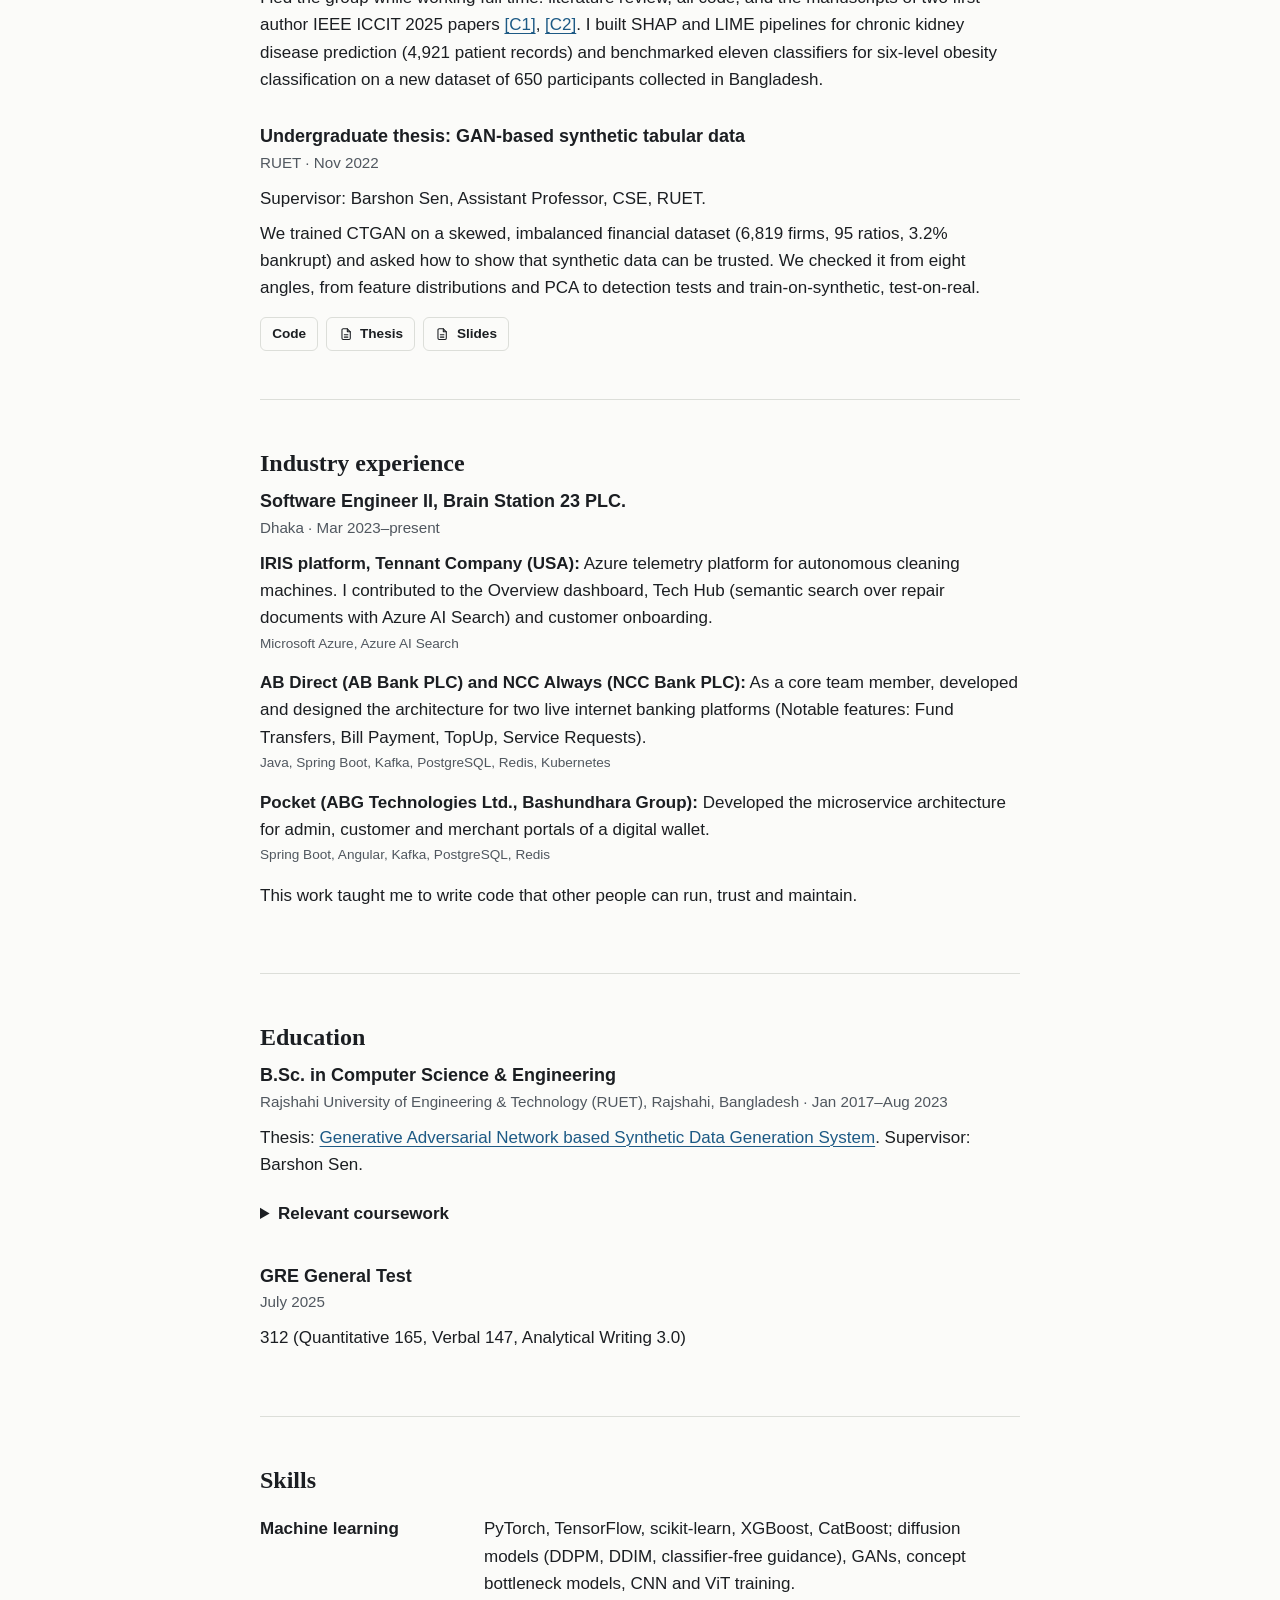
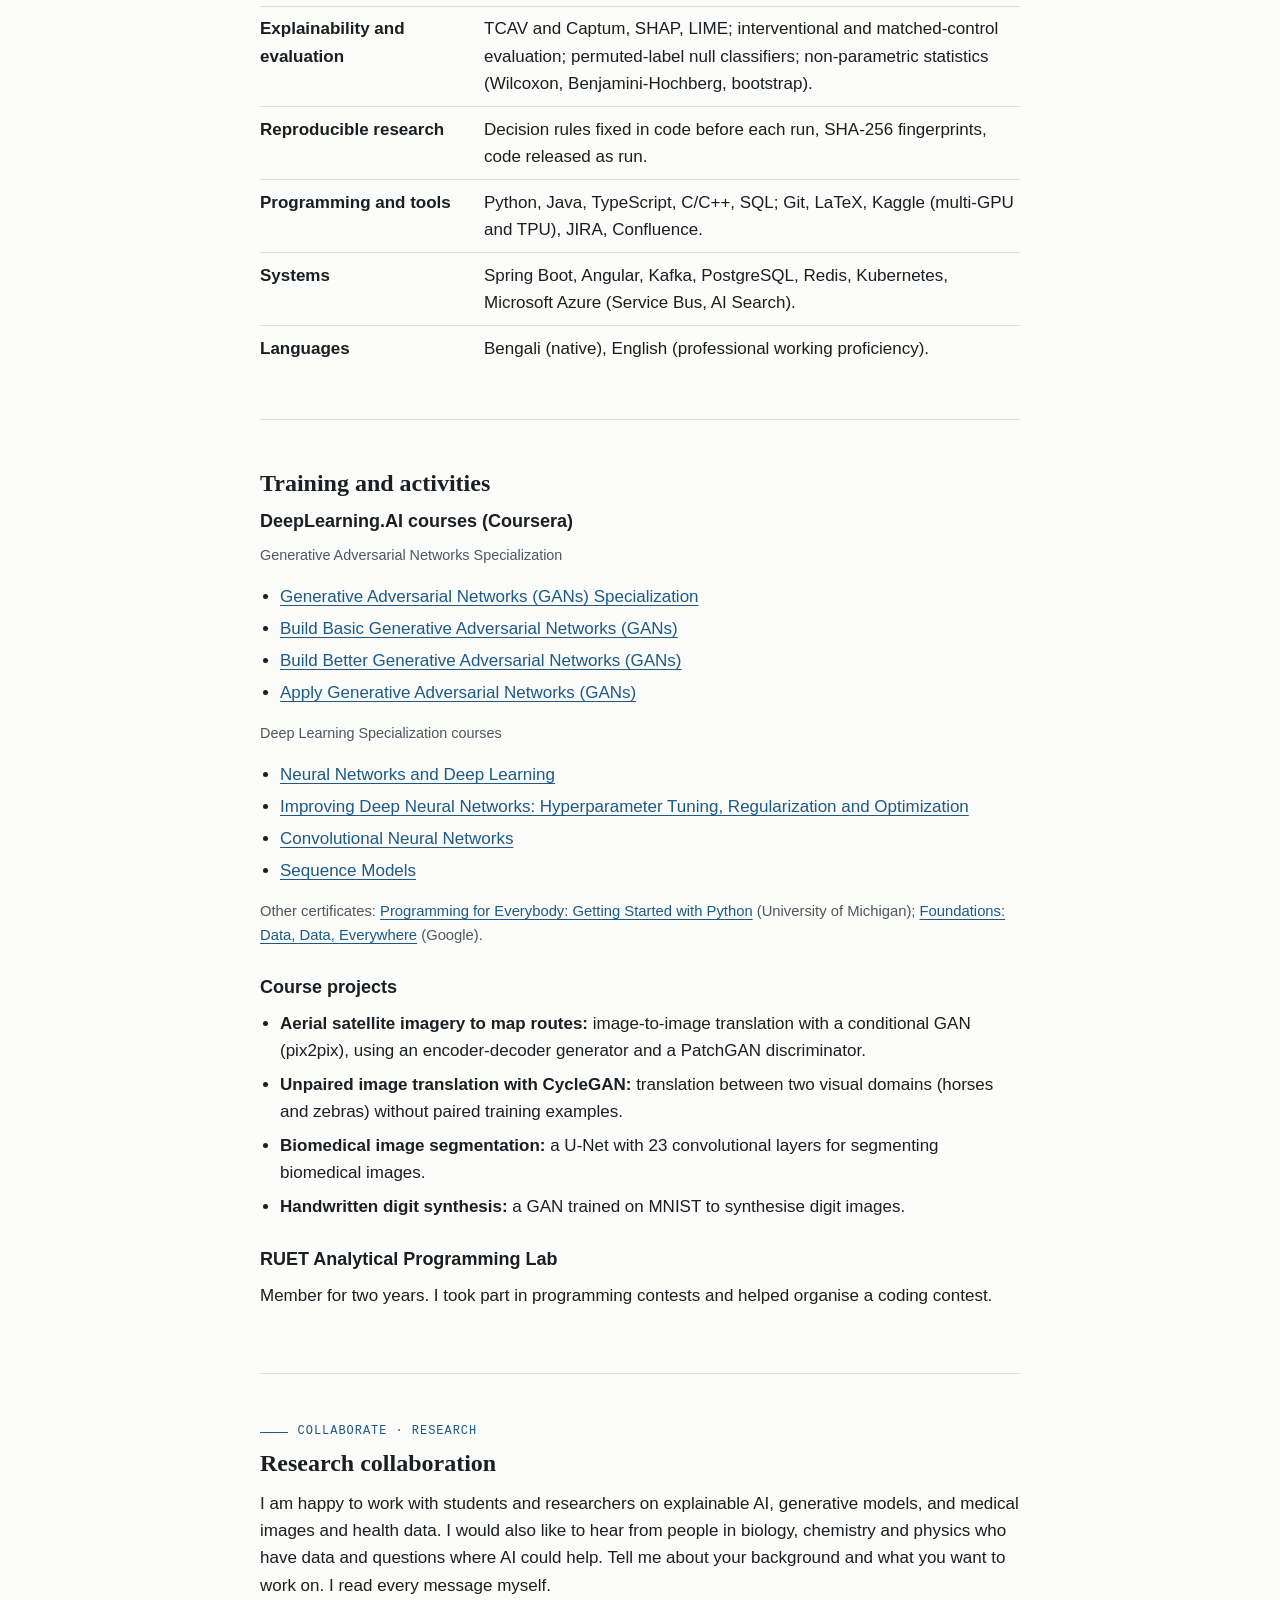
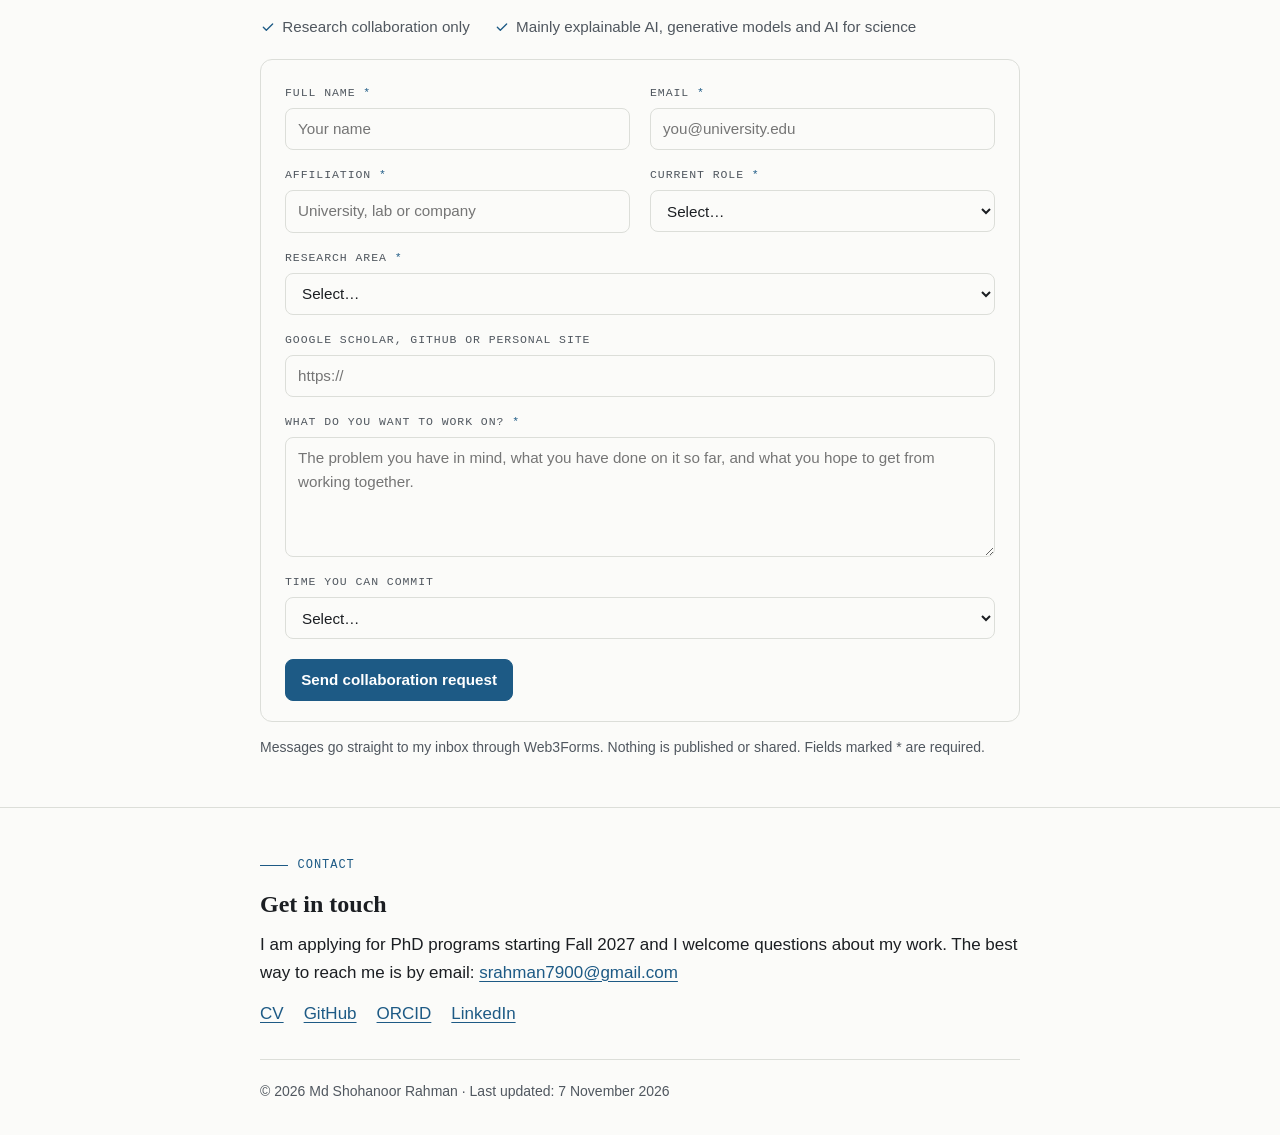
==== commit f84fbd6e: "Send the collaboration form through Web3Forms Co-Authored-By: Claude Sonnet 5.5 <noreply@anthropic.c" ====
--- a/index.html
+++ b/index.html
@@ -537,15 +537,16 @@
       <li><svg class="icon" aria-hidden="true"><use href="#i-check"/></svg>Research collaboration only</li>
       <li><svg class="icon" aria-hidden="true"><use href="#i-check"/></svg>Mainly explainable AI, generative models and AI for science</li>
     </ul>
-    <form class="card collab-form" action="https://formsubmit.co/srahman7900@gmail.com" method="POST" data-ajax="https://formsubmit.co/ajax/srahman7900@gmail.com">
-      <input type="hidden" name="_subject" value="Research collaboration request (srahman7900.github.io)">
-      <input type="hidden" name="_template" value="table">
-      <input type="hidden" name="_next" value="https://srahman7900.github.io/#collaborate">
-      <div class="hp" aria-hidden="true"><label for="f-honey">Leave this empty</label><input type="text" id="f-honey" name="_honey" tabindex="-1" autocomplete="off"></div>
+    <form class="card collab-form" action="https://api.web3forms.com/submit" method="POST" data-ajax="https://api.web3forms.com/submit" data-mailto="srahman7900@gmail.com">
+      <input type="hidden" name="access_key" value="c63453a3-fab6-46e1-a827-c9db4f153292">
+      <input type="hidden" name="subject" value="Research collaboration request (srahman7900.github.io)">
+      <input type="hidden" name="from_name" value="srahman7900.github.io">
+      <input type="hidden" name="redirect" value="https://srahman7900.github.io/#collaborate">
+      <div class="hp" aria-hidden="true"><label for="f-honey">Leave this unchecked</label><input type="checkbox" id="f-honey" name="botcheck" tabindex="-1"></div>
       <div class="form-grid">
         <div class="field">
           <label for="f-name">Full name <span class="req" aria-hidden="true">*</span></label>
-          <input id="f-name" name="Name" type="text" autocomplete="name" required placeholder="Your name">
+          <input id="f-name" name="name" type="text" autocomplete="name" required placeholder="Your name">
         </div>
         <div class="field">
           <label for="f-email">Email <span class="req" aria-hidden="true">*</span></label>
@@ -586,7 +587,7 @@
         </div>
         <div class="field full">
           <label for="f-msg">What do you want to work on? <span class="req" aria-hidden="true">*</span></label>
-          <textarea id="f-msg" name="Message" required placeholder="The problem you have in mind, what you have done on it so far, and what you hope to get from working together."></textarea>
+          <textarea id="f-msg" name="message" required placeholder="The problem you have in mind, what you have done on it so far, and what you hope to get from working together."></textarea>
         </div>
         <div class="field full">
           <label for="f-time">Time you can commit</label>
@@ -604,7 +605,7 @@
         <p class="form-status" role="status" aria-live="polite"></p>
       </div>
     </form>
-    <p class="form-note">Messages go straight to my inbox through FormSubmit. Nothing is published or shared. Fields marked * are required.</p>
+    <p class="form-note">Messages go straight to my inbox through Web3Forms. Nothing is published or shared. Fields marked * are required.</p>
   </section>
 
 </main>
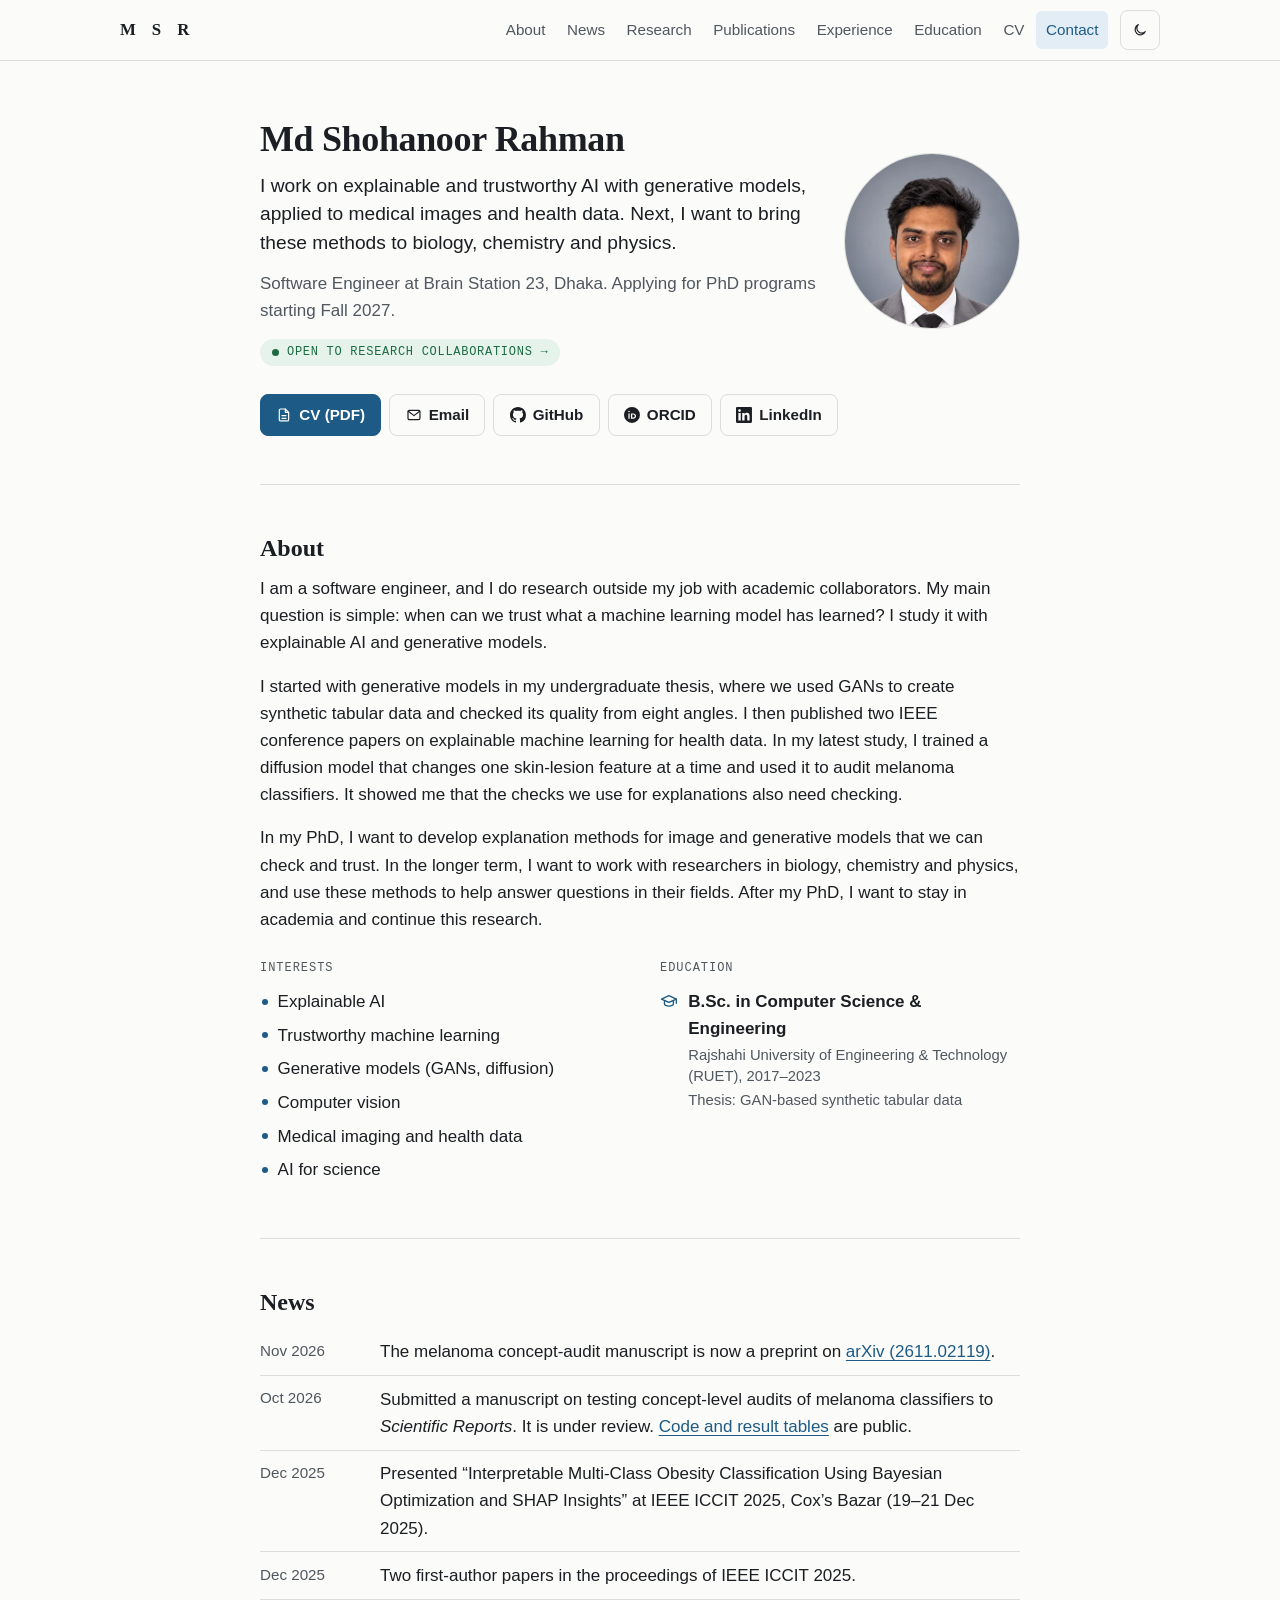
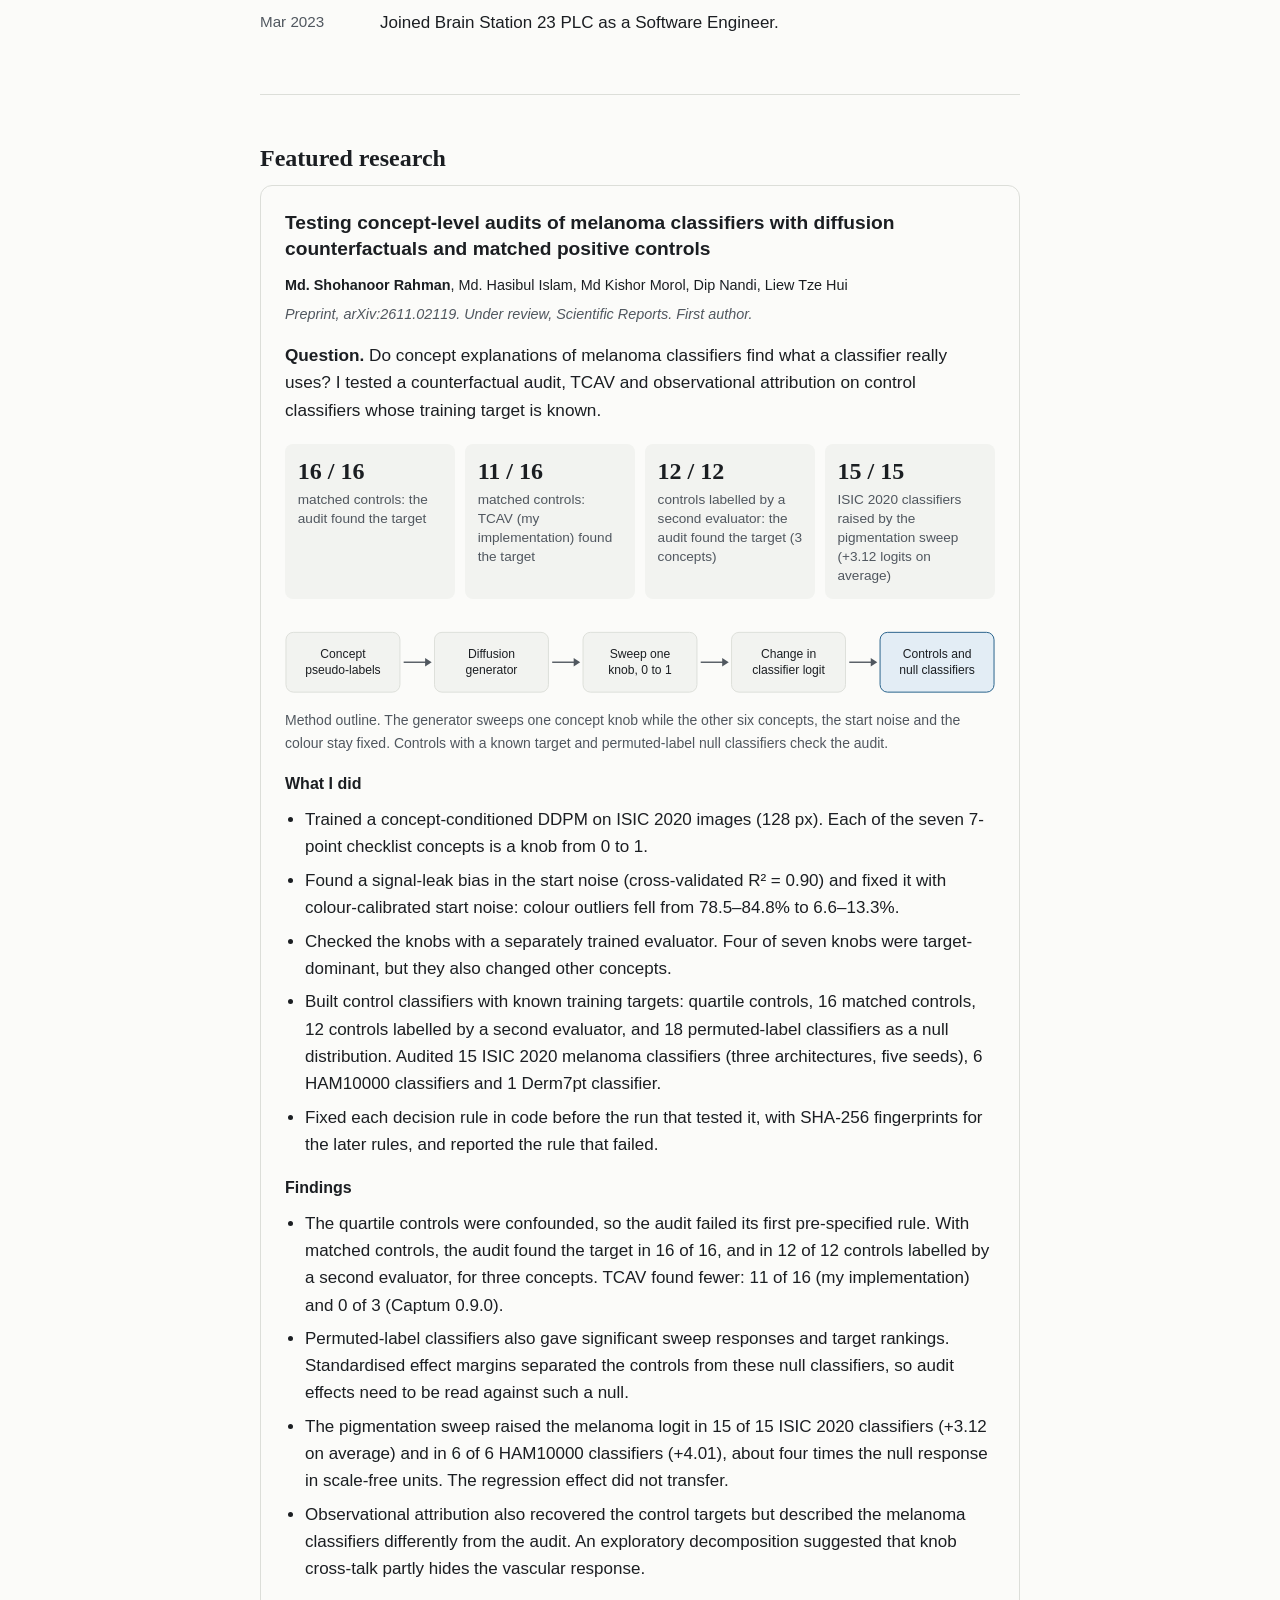
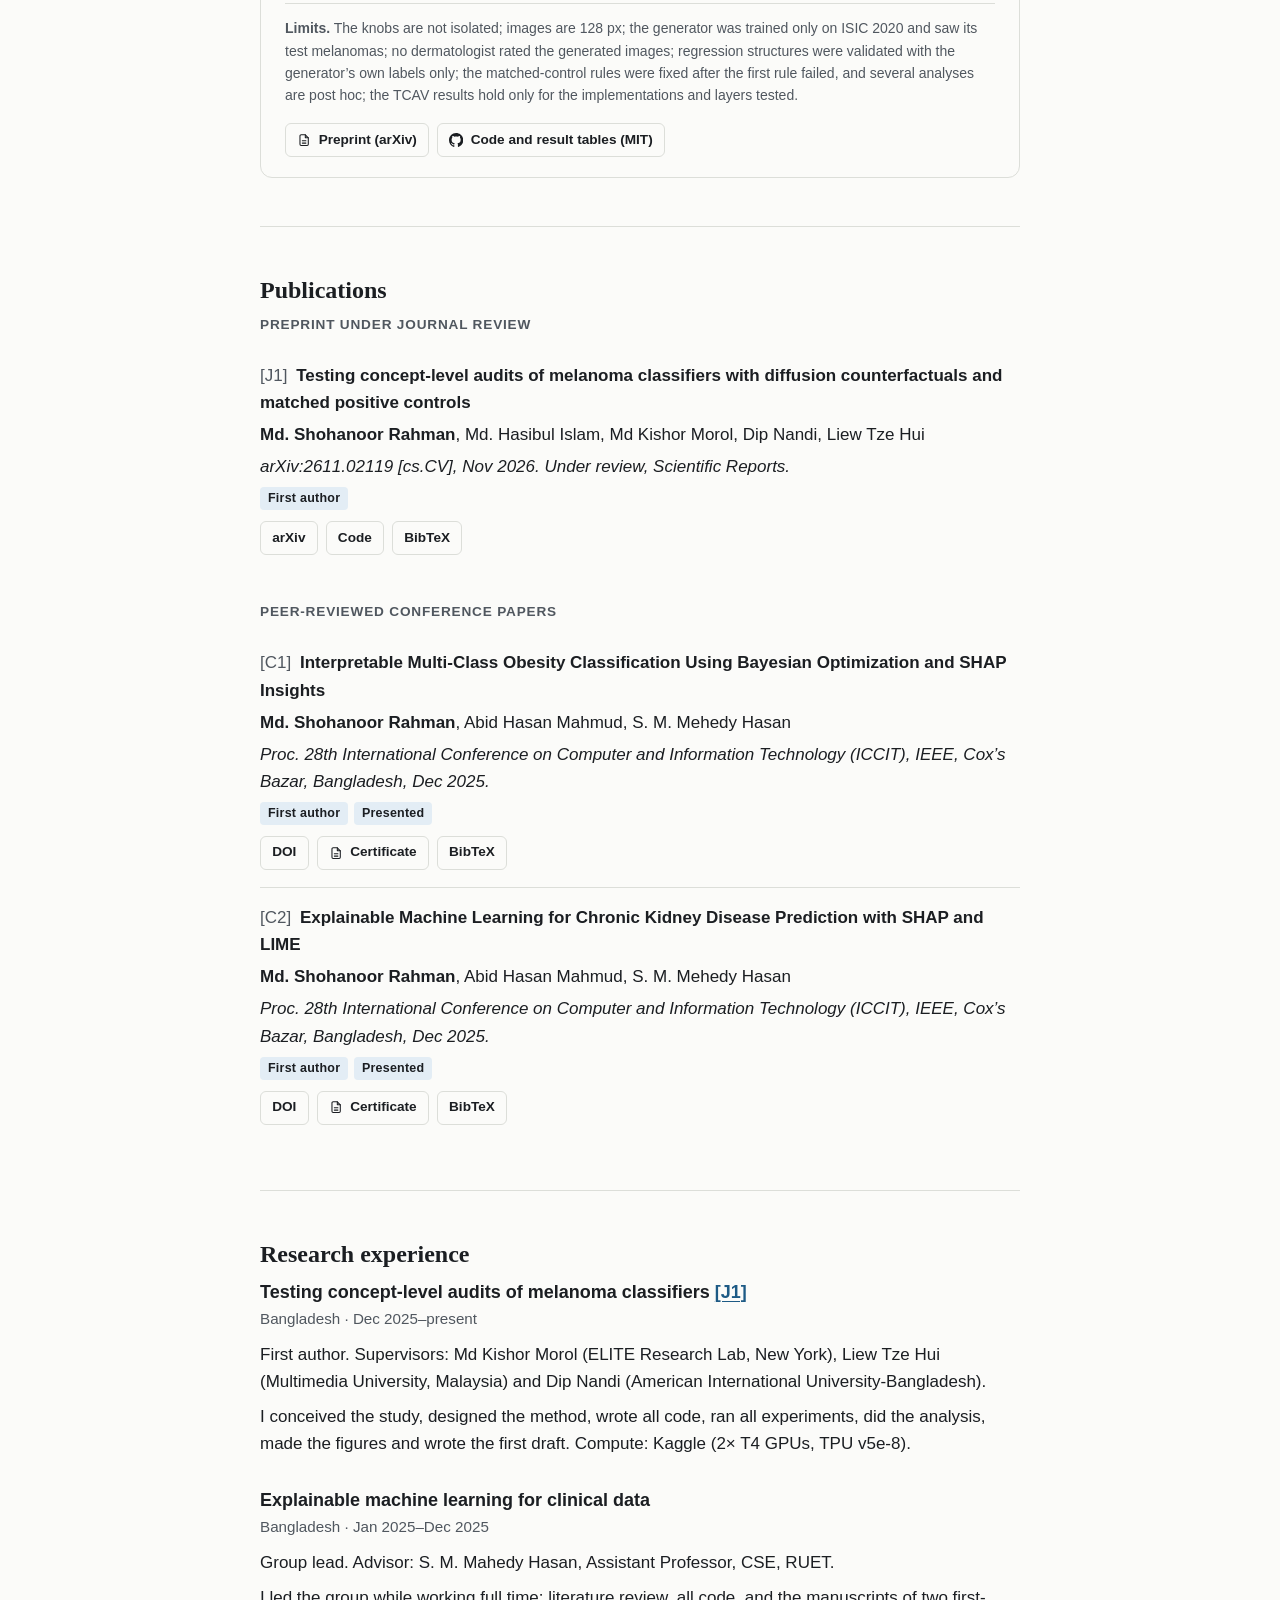
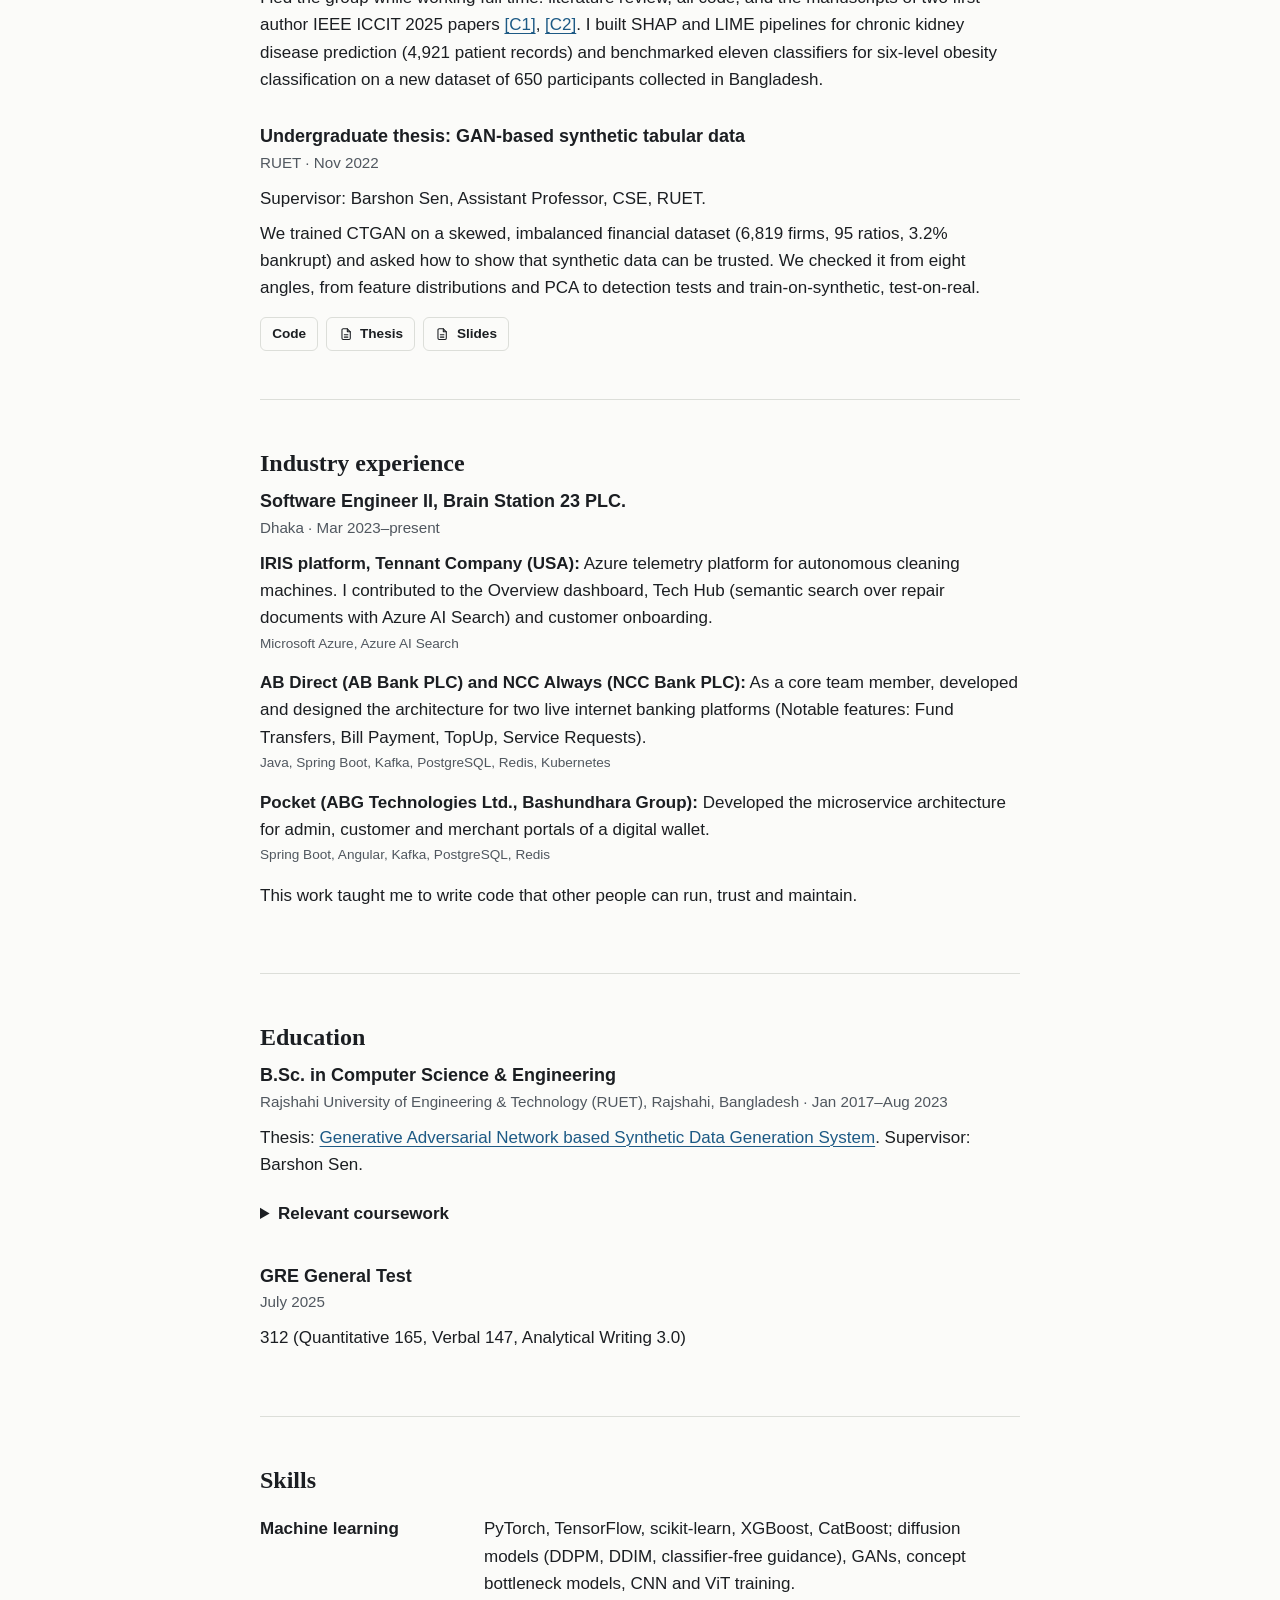
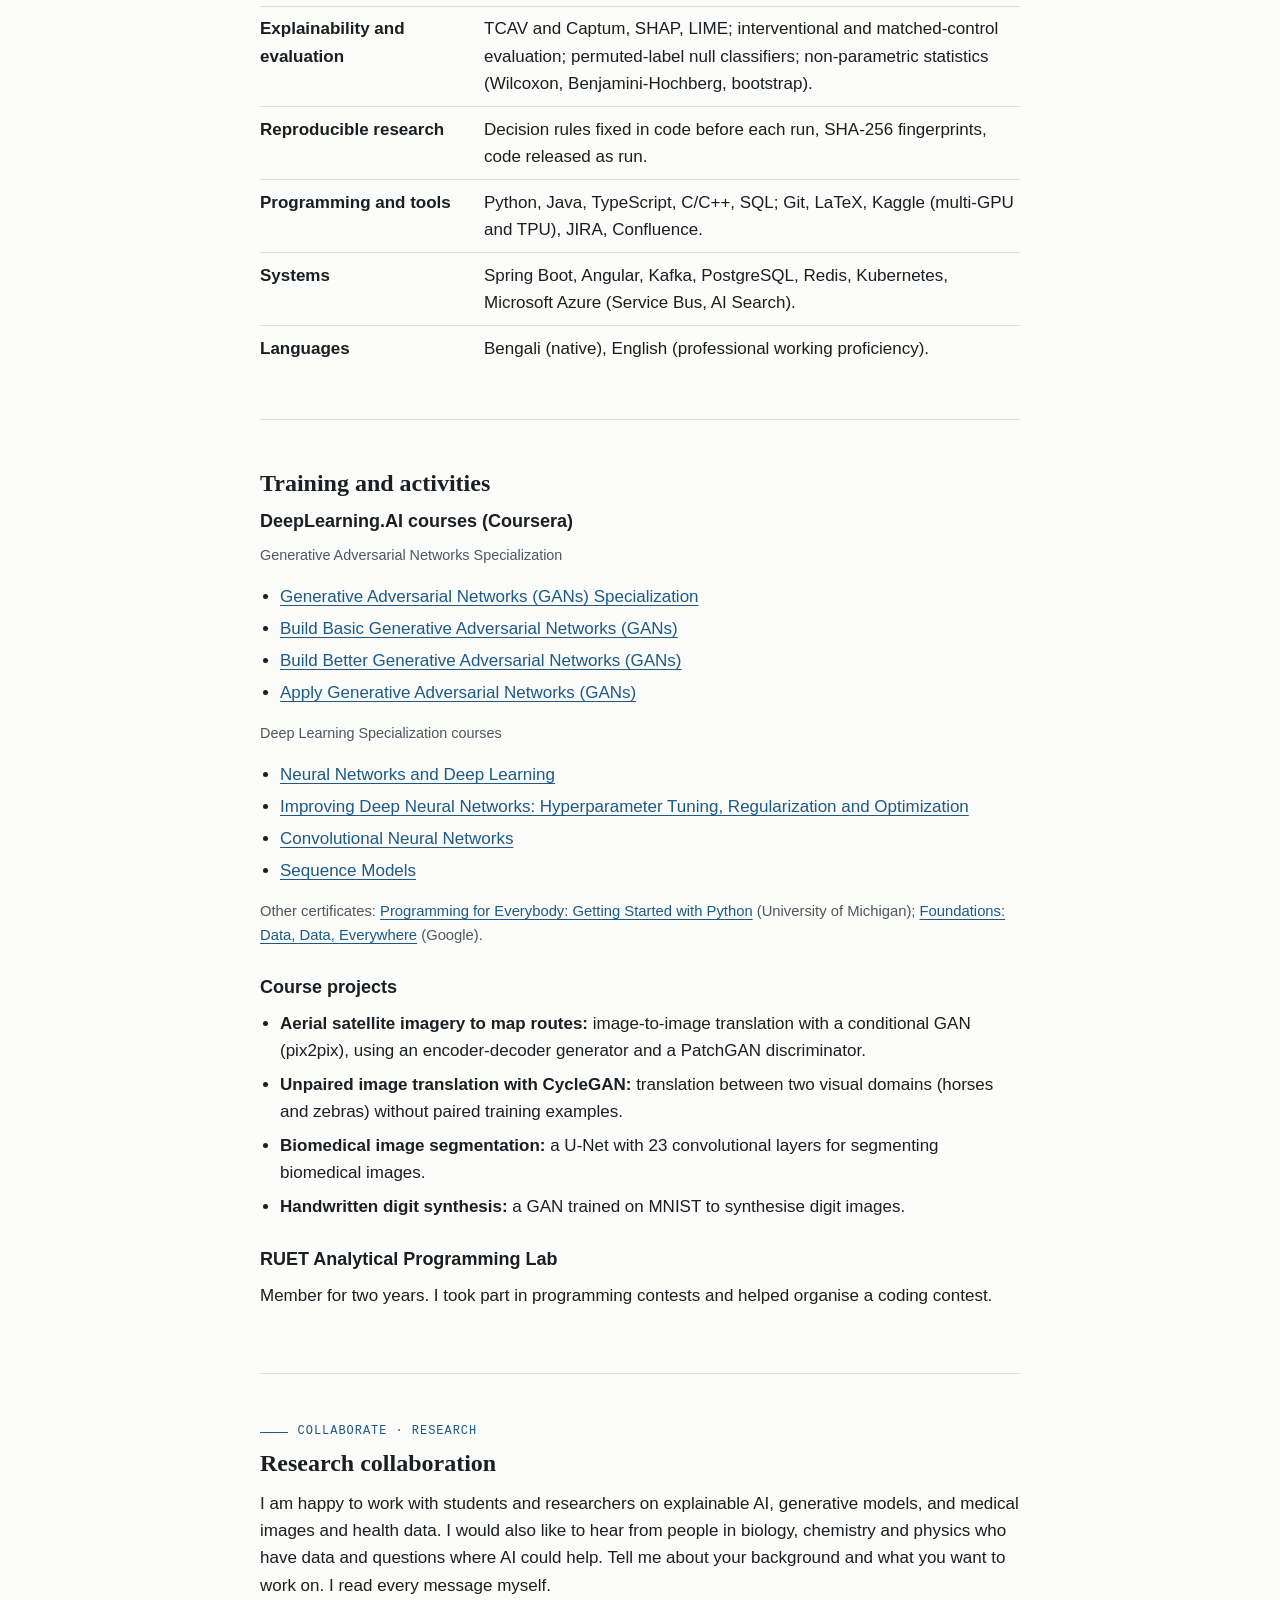
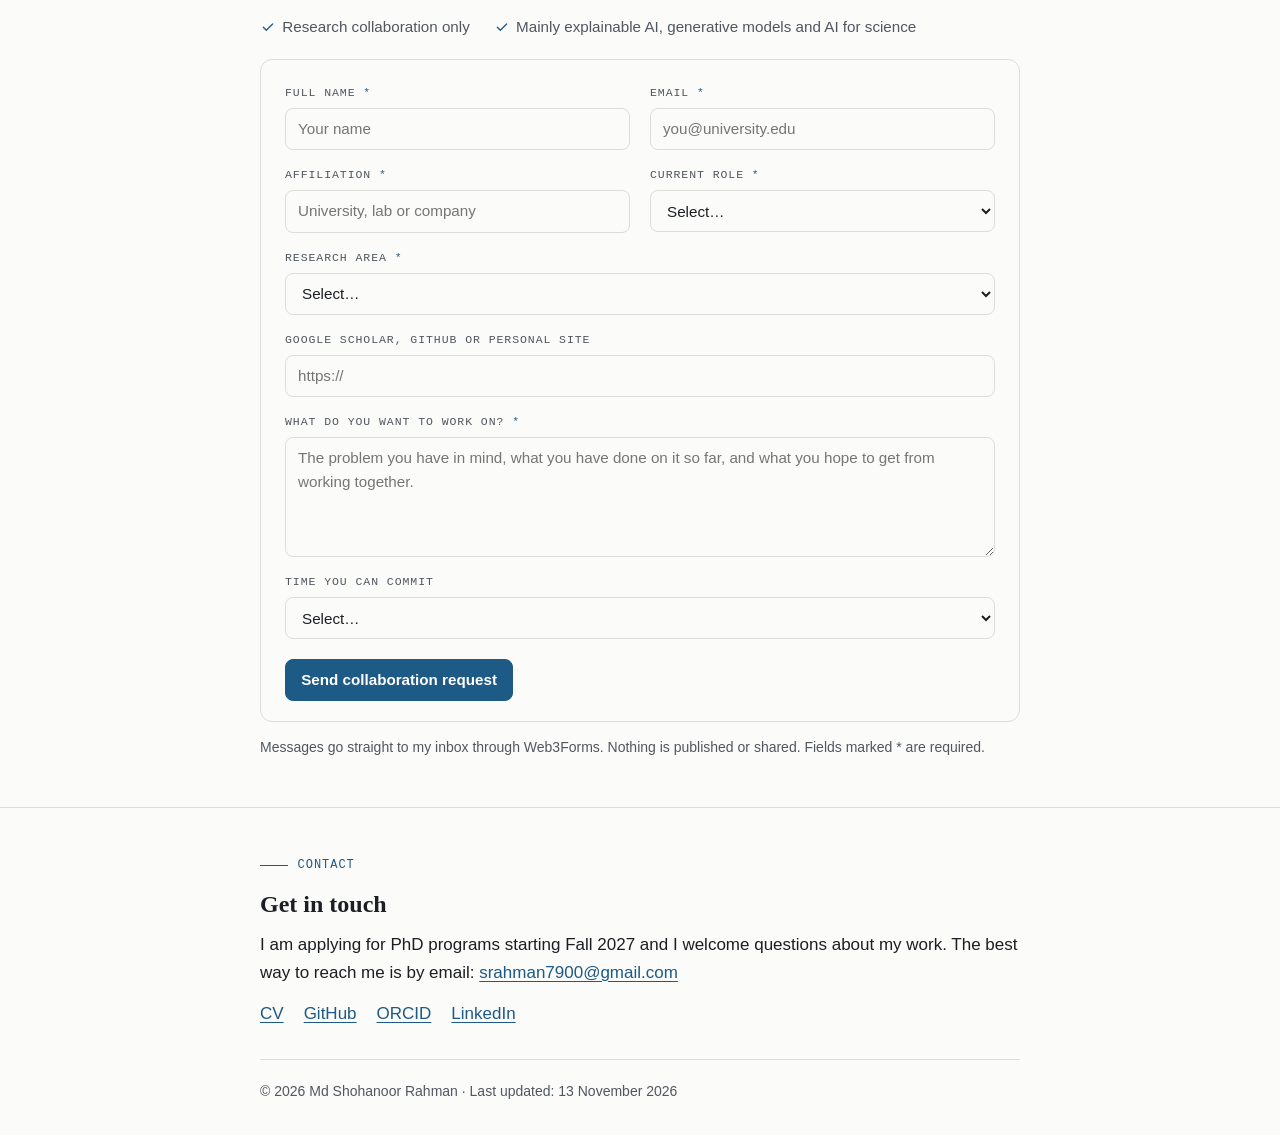
==== commit 66250522: "Remove GoatCounter and the view counter The site now loads no third-party code and contacts no other" ====
--- a/index.html
+++ b/index.html
@@ -26,7 +26,6 @@
 <script>document.documentElement.classList.add('js');try{var t=localStorage.getItem('theme');if(t==='light'||t==='dark')document.documentElement.setAttribute('data-theme',t)}catch(e){}</script>
 <link rel="stylesheet" href="assets/css/style.css">
 <script src="assets/js/main.js" defer></script>
-<script data-goatcounter="https://srahman7900.goatcounter.com/count" async src="https://gc.zgo.at/count.js"></script>
 
 <script type="application/ld+json">
 {
@@ -624,8 +623,7 @@
       </ul>
     </section>
     <div class="footer-bottom">
-      <p>&copy; 2026 Md Shohanoor Rahman · Last updated: 7 November 2026</p>
-      <p class="view-count" data-src="https://raw.githubusercontent.com/srahman7900/srahman7900.github.io/stats/country-stats.json" hidden></p>
+      <p>&copy; 2026 Md Shohanoor Rahman · Last updated: 13 November 2026</p>
     </div>
   </div>
 </footer>
--- a/assets/css/style.css
+++ b/assets/css/style.css
@@ -408,7 +408,7 @@
   .form-grid { grid-template-columns: 1fr; }
 }
 
-/* ---------- Footer: contact, views, date ---------- */
+/* ---------- Footer: contact and date ---------- */
 .site-footer { border-top: 1px solid var(--rule); padding: 0 0 2rem; }
 .site-footer p { margin: 0; }
 .contact { padding: 3rem 0 2rem; }
@@ -420,16 +420,6 @@
   padding-top: 1.25rem; border-top: 1px solid var(--rule);
   color: var(--muted); font-size: 0.875rem;
 }
-.view-count {
-  display: inline-flex; flex-wrap: wrap; align-items: center; gap: 0.4rem;
-  padding: 0.25rem 0.8rem; border: 1px solid var(--rule); border-radius: 999px;
-  background: var(--surface); font-family: var(--mono); font-size: 0.75rem; letter-spacing: 0.04em;
-}
-.view-count::before { content: ""; width: 7px; height: 7px; border-radius: 50%; background: var(--ok); }
-.view-count b { color: var(--text); font-weight: 600; }
-.view-count .lbl { text-transform: uppercase; }
-.view-count img { display: inline-block; width: 18px; height: 13.5px; border-radius: 2px; object-fit: cover; }
-.view-count .country { display: inline-flex; align-items: center; gap: 0.3rem; }
 
 /* ---------- CV page ---------- */
 .cv-head { padding: 2.5rem 0 1.25rem; }
@@ -457,8 +447,7 @@
     --accent: #000; --accent-soft: #fff; --accent-text: #000;
   }
   body { font-size: 10.5pt; line-height: 1.45; }
-  .site-header, .skip-link, .btn-row, .theme-btn, .pill-link, #collaborate, .view-count, .bib, .actions, .method, .portrait, picture, .cv-frame { display: none !important; }
-  main section { padding: 1rem 0; break-inside: auto; }
+  .site-header, .skip-link, .btn-row, .theme-btn, .pill-link, #collaborate,   main section { padding: 1rem 0; break-inside: auto; }
   .hero { display: block; padding: 0 0 0.5rem; }
   h2, h3 { break-after: avoid; }
   .entry, .pub, .tiles li { break-inside: avoid; }
